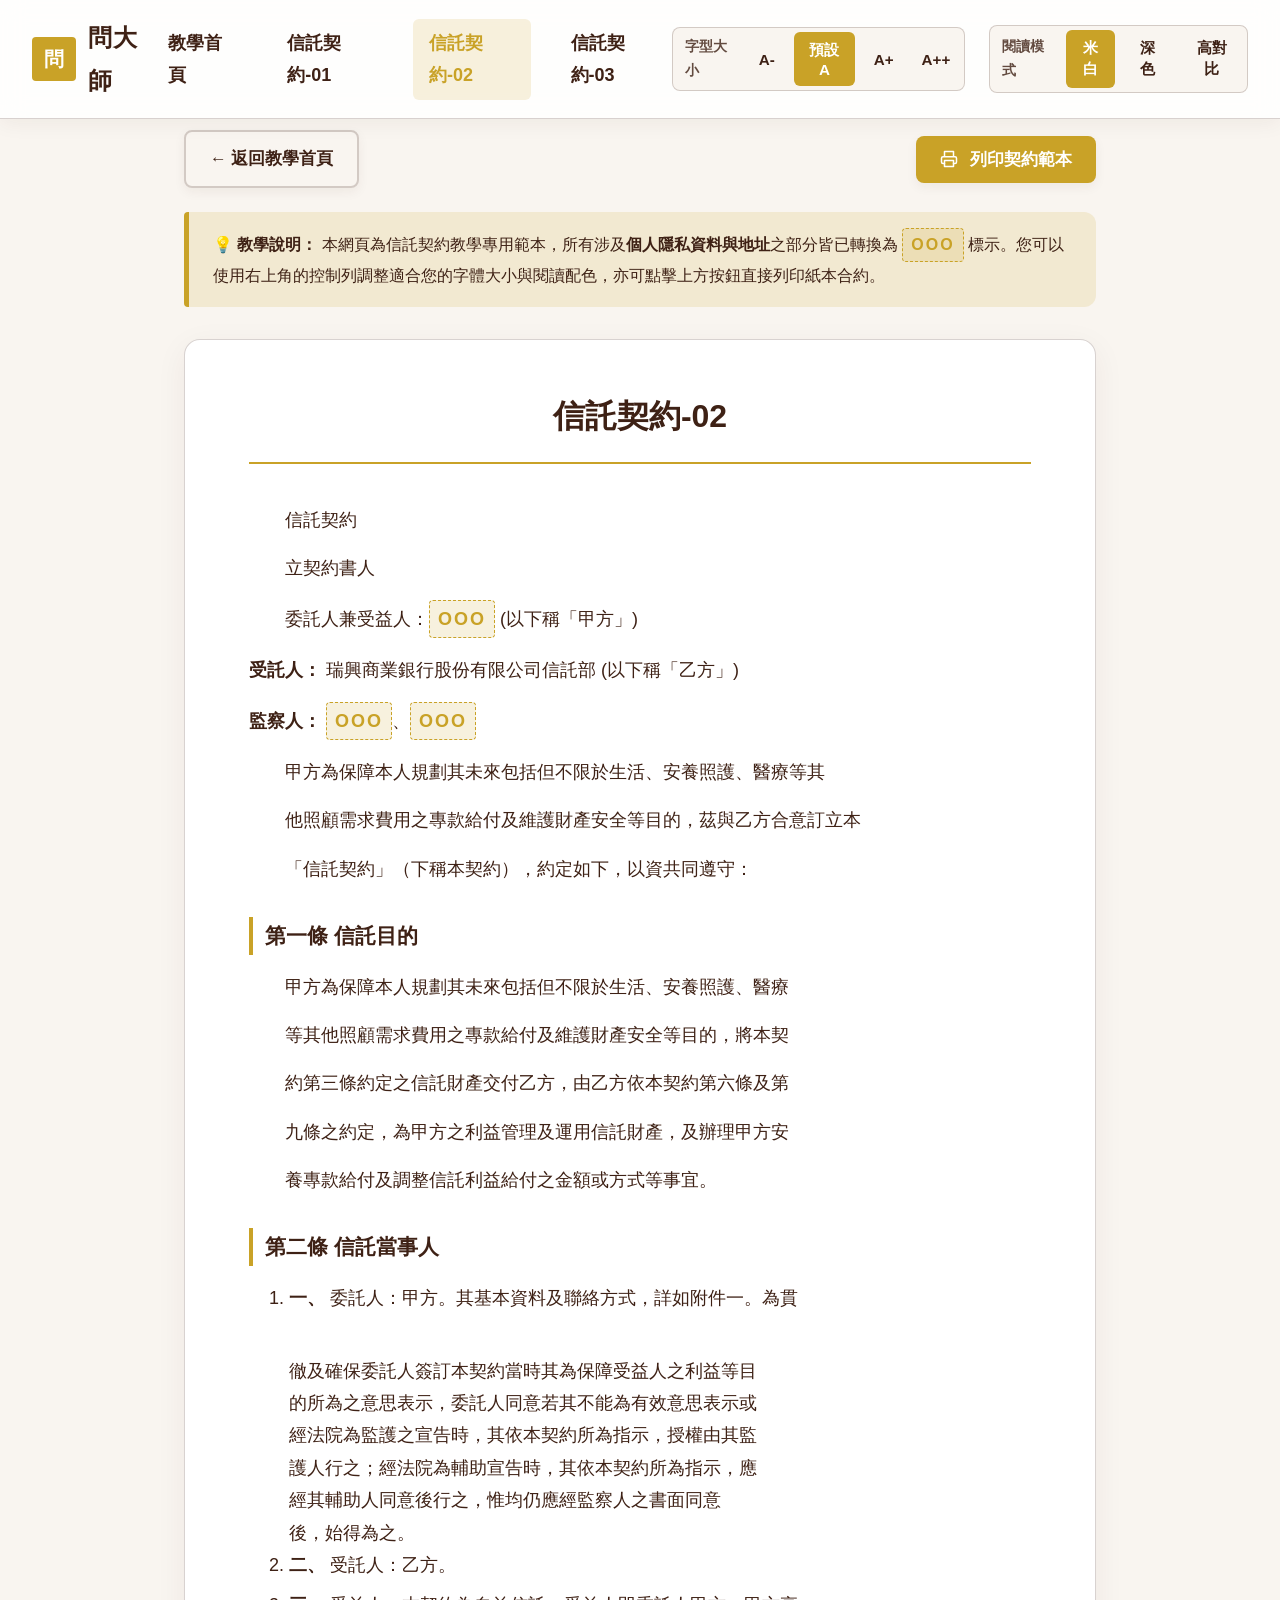
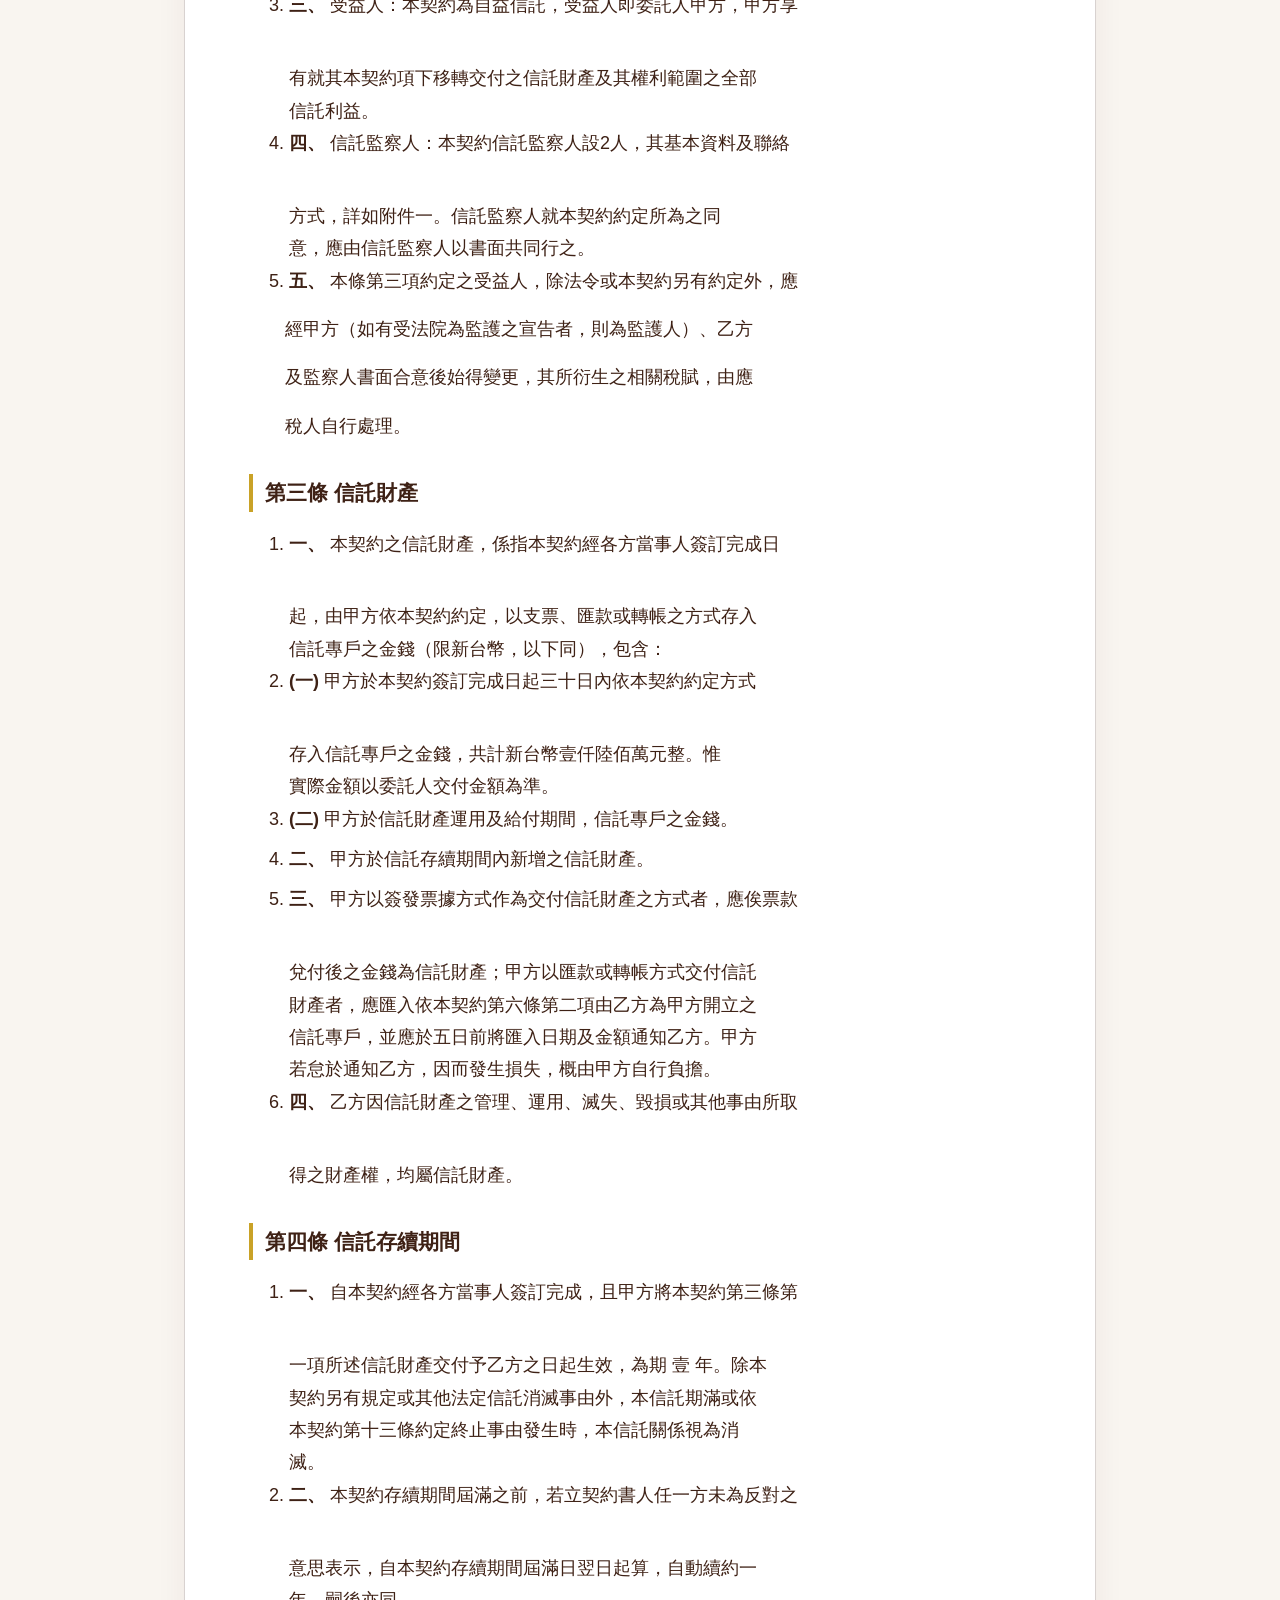
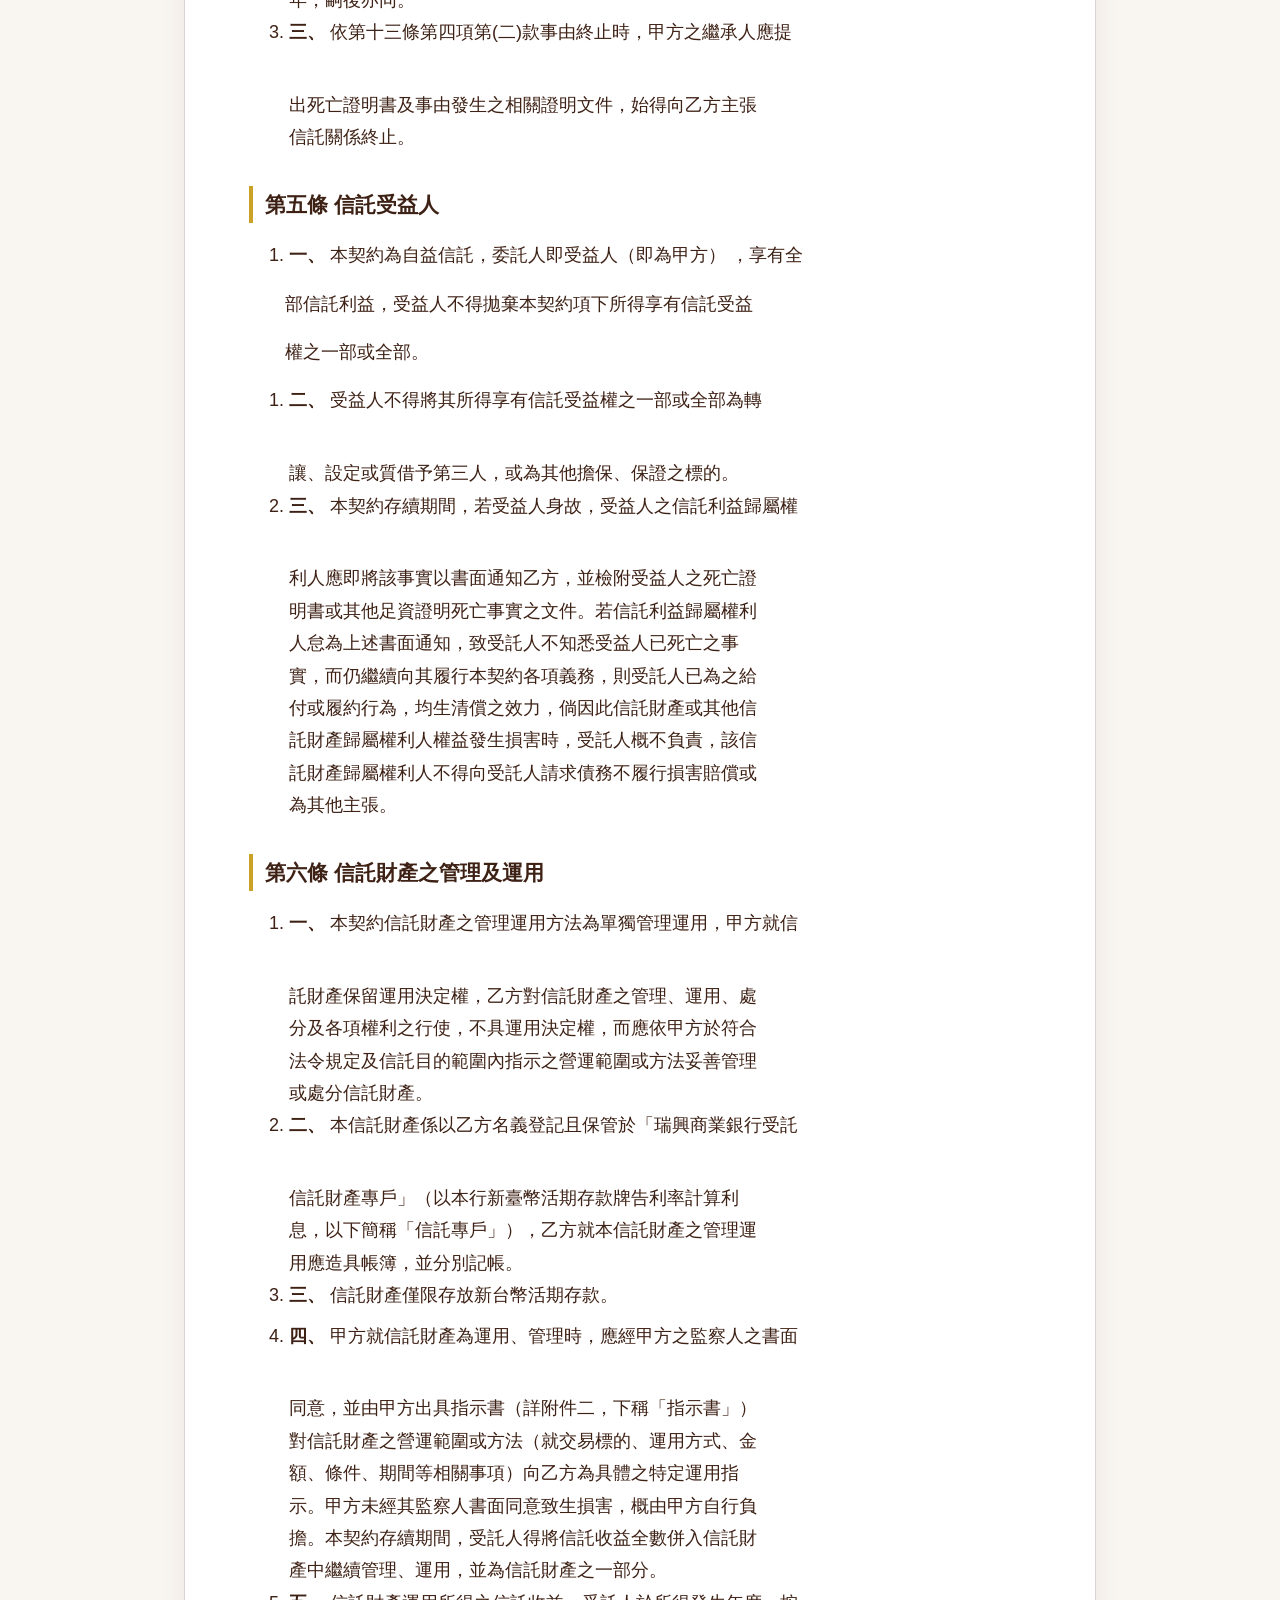
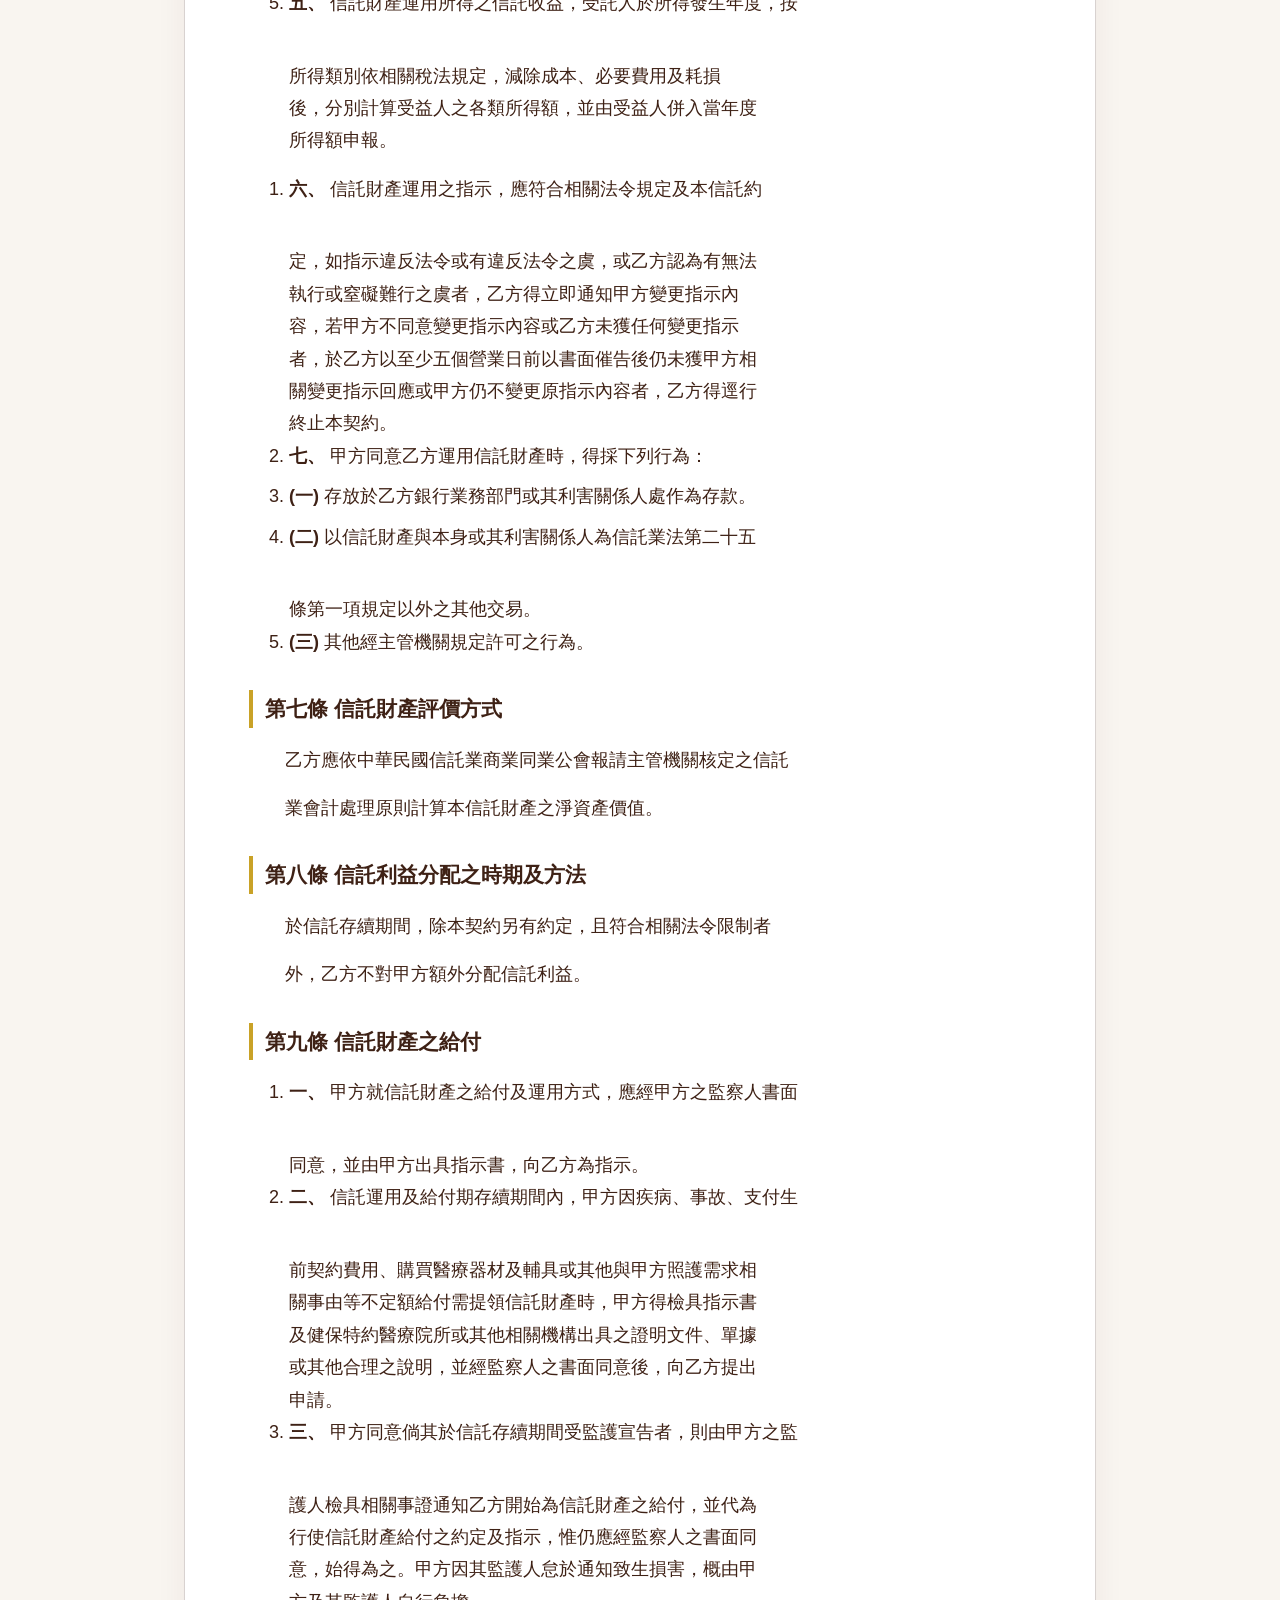
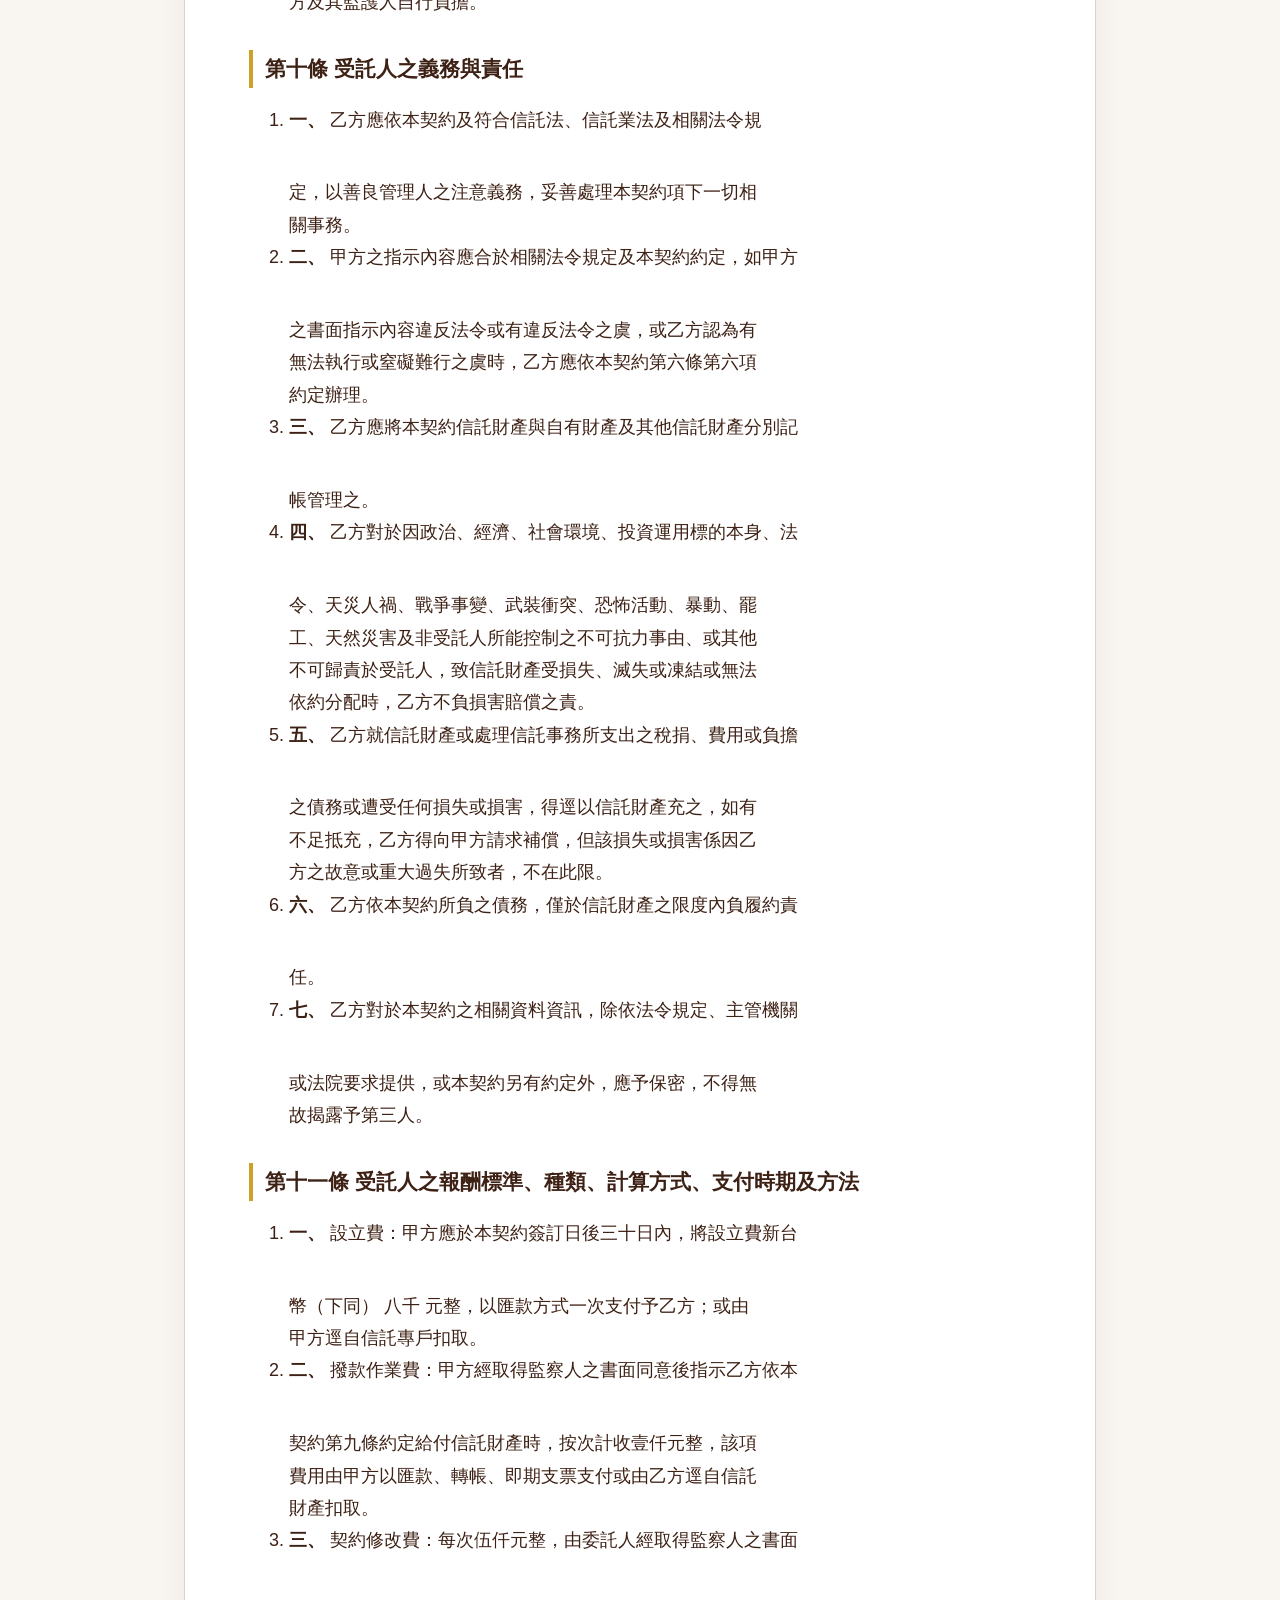
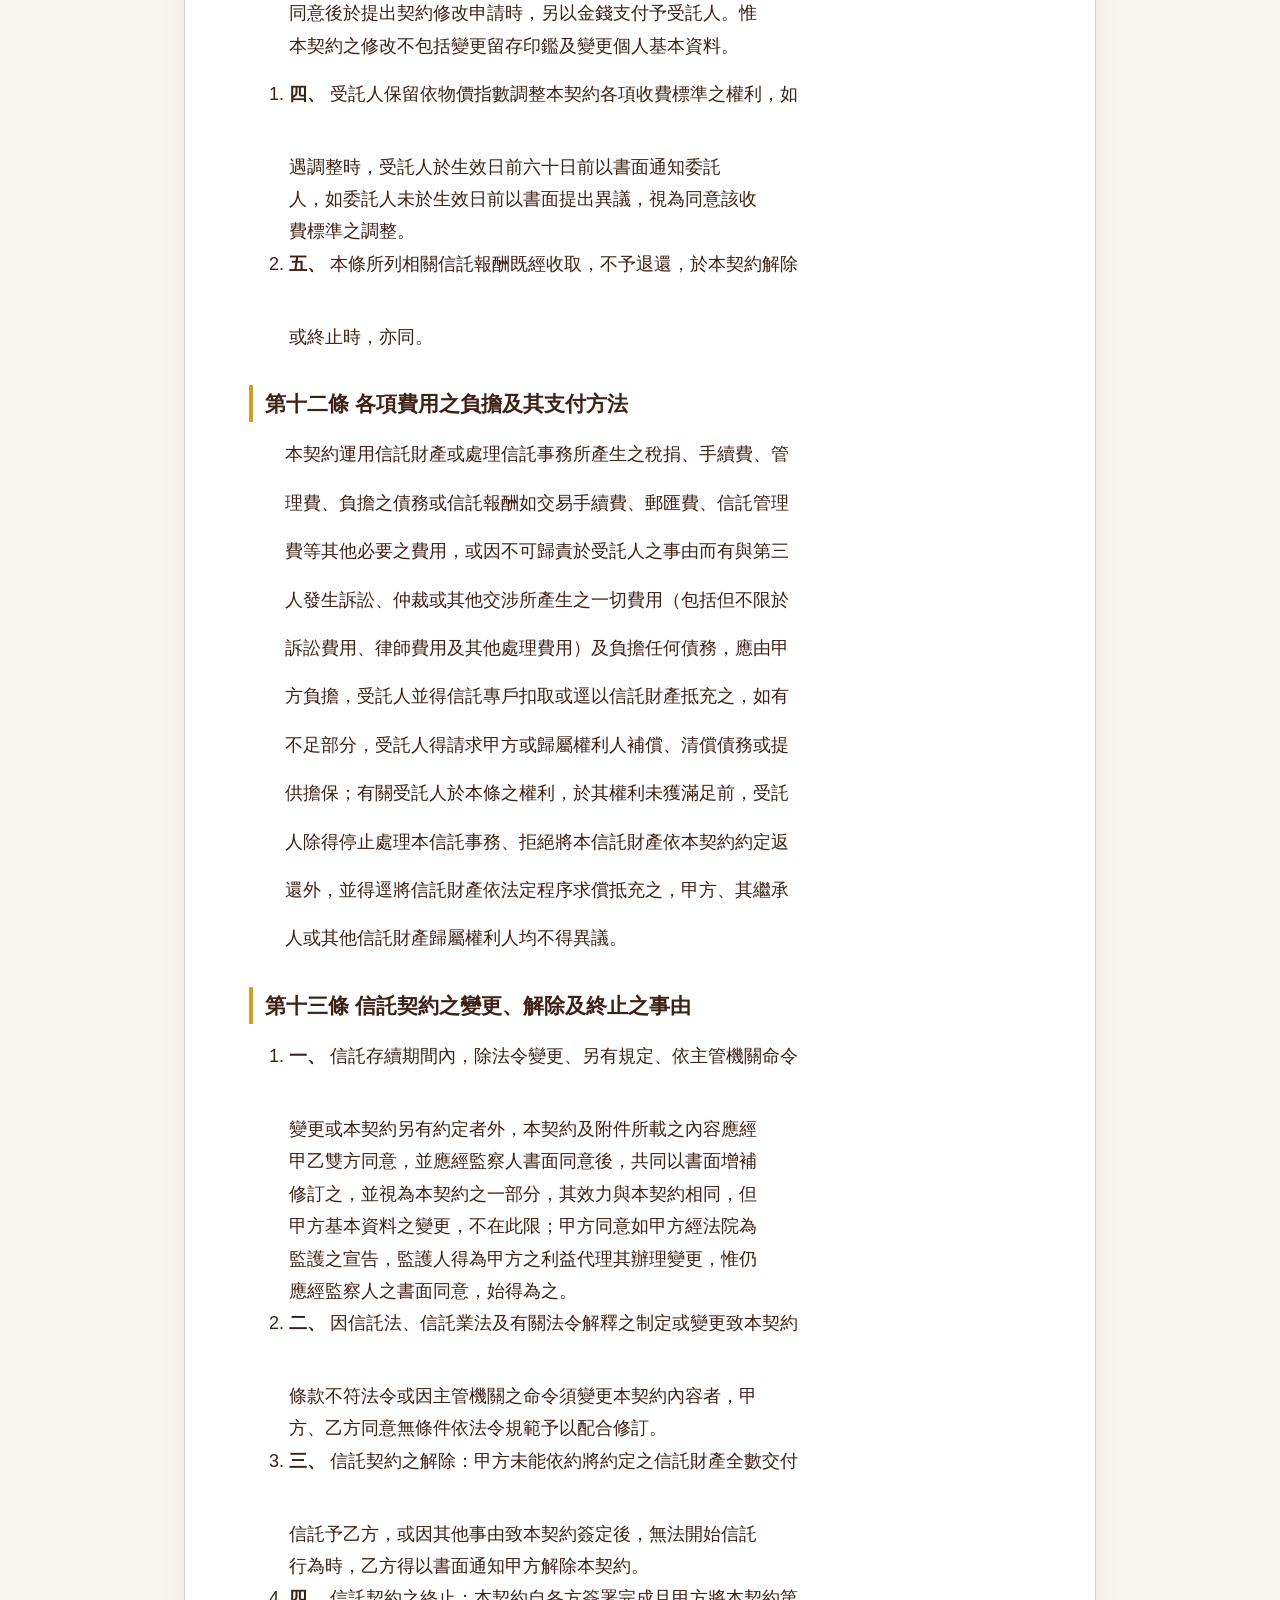
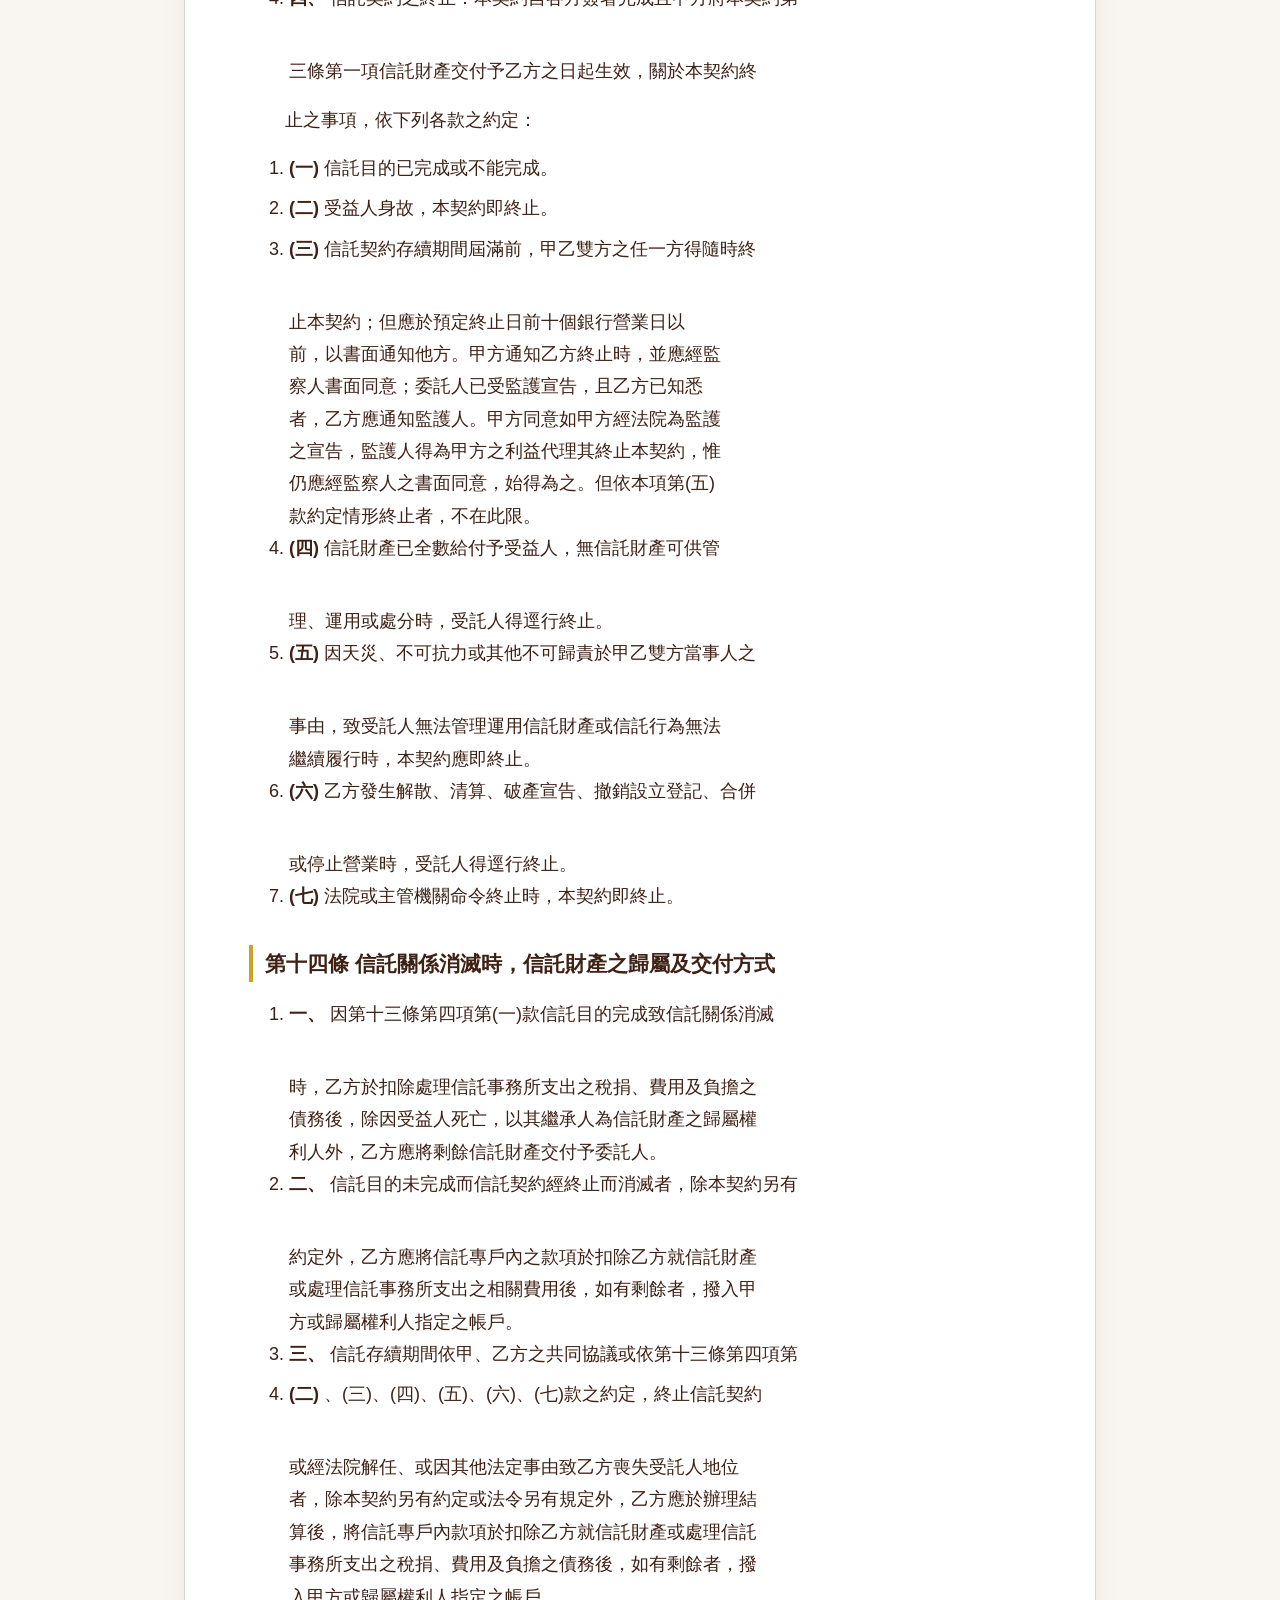
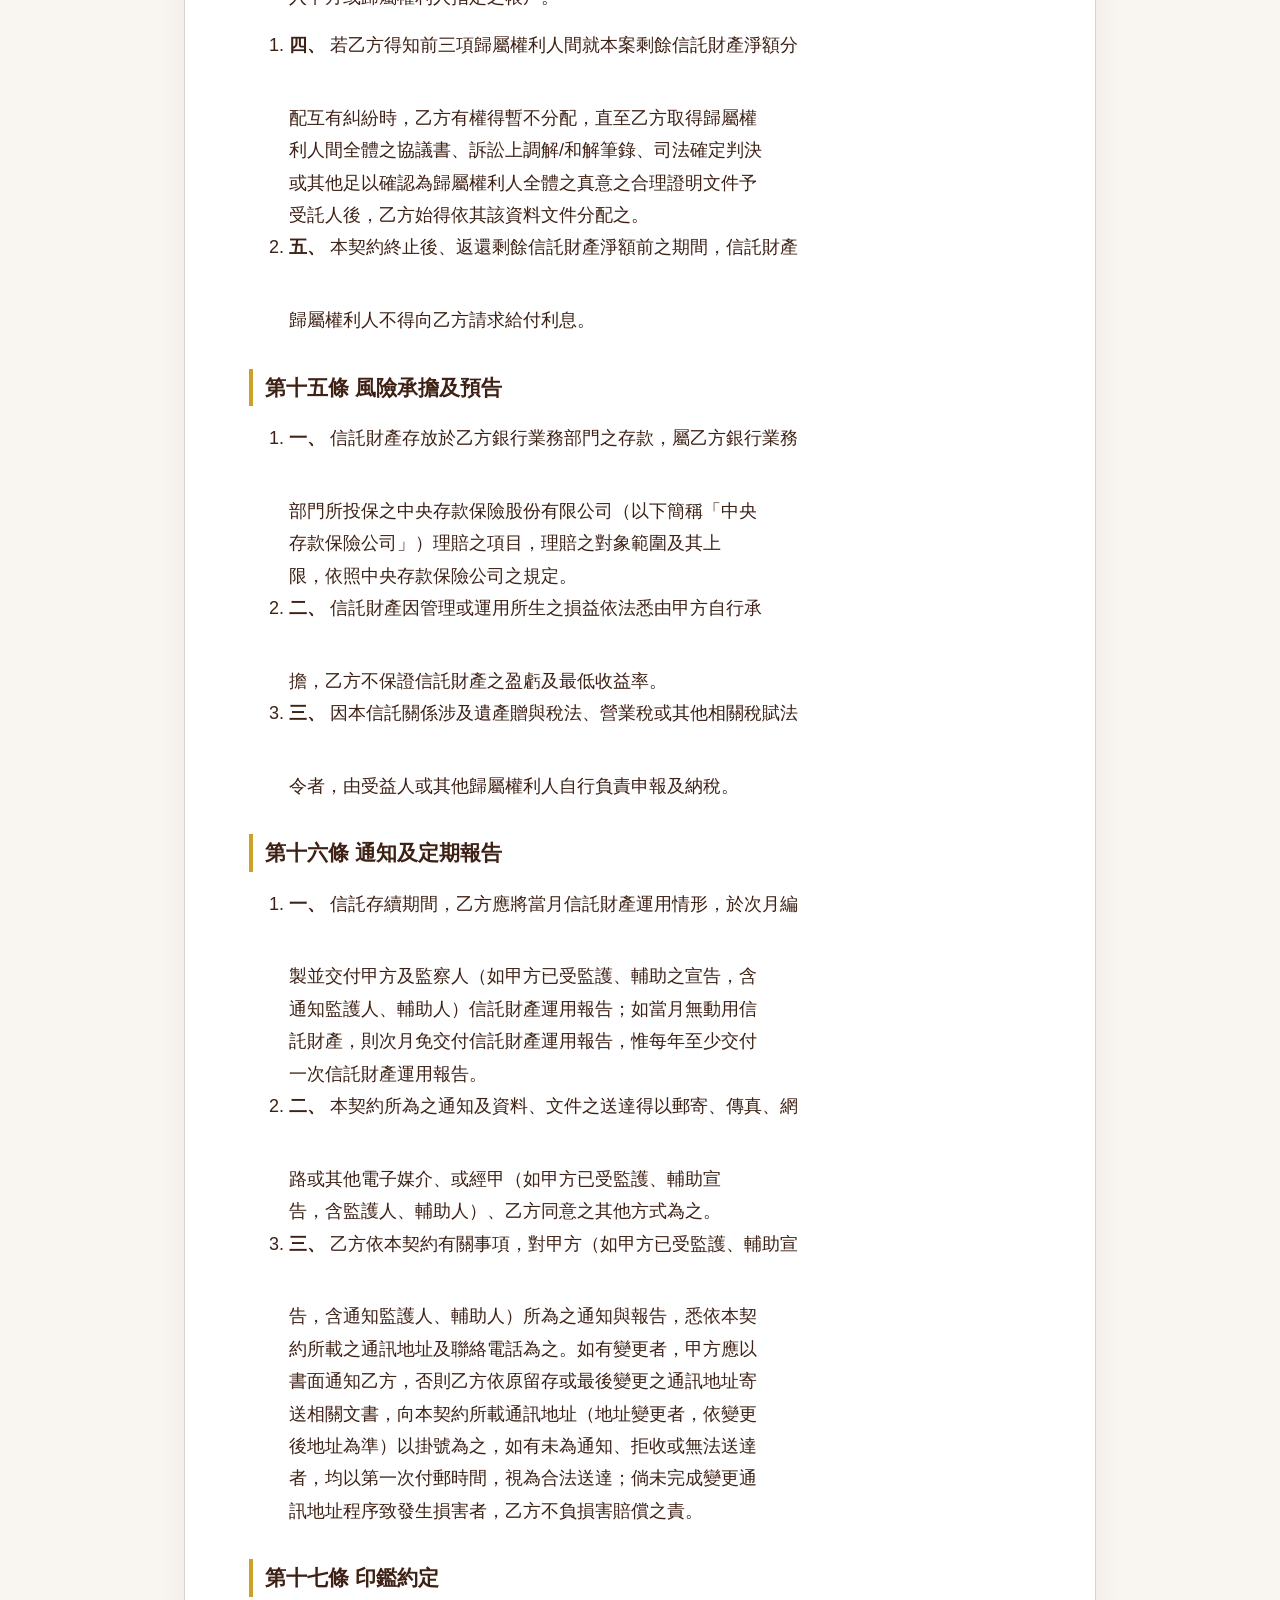
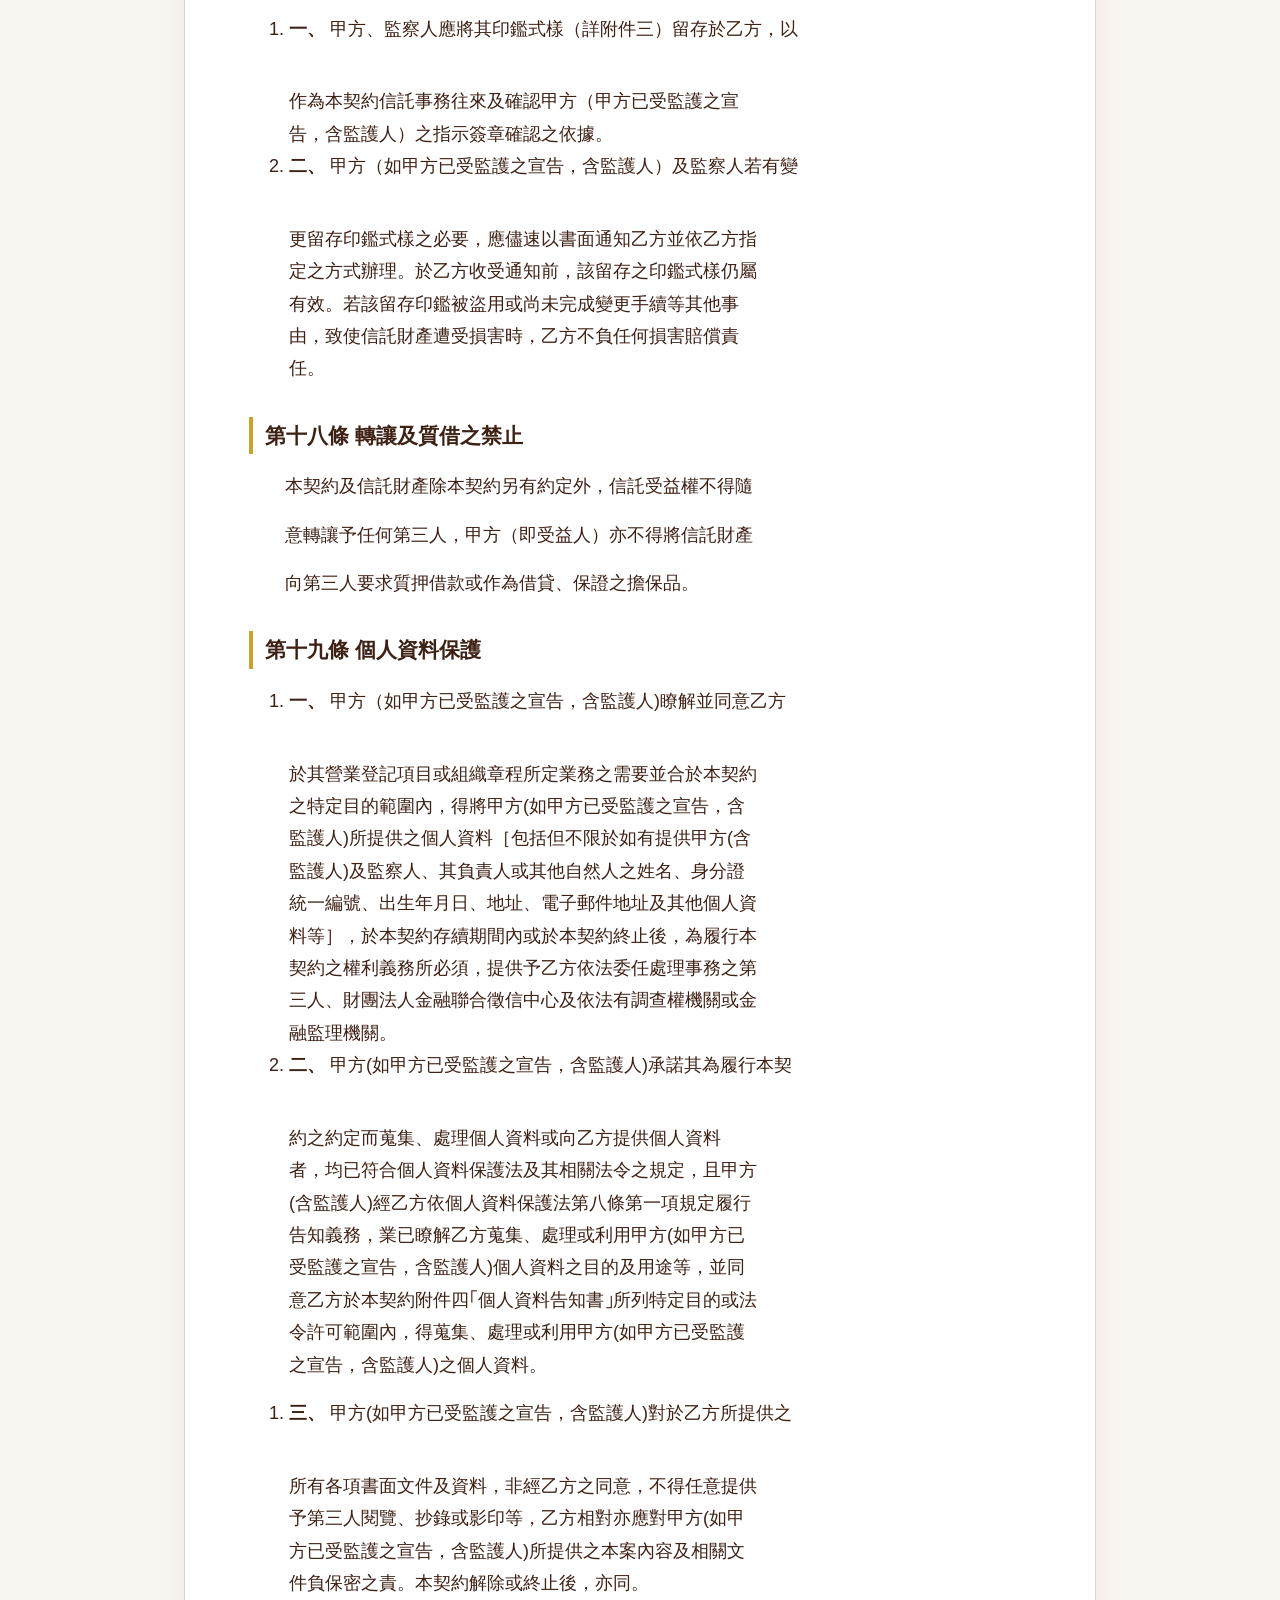
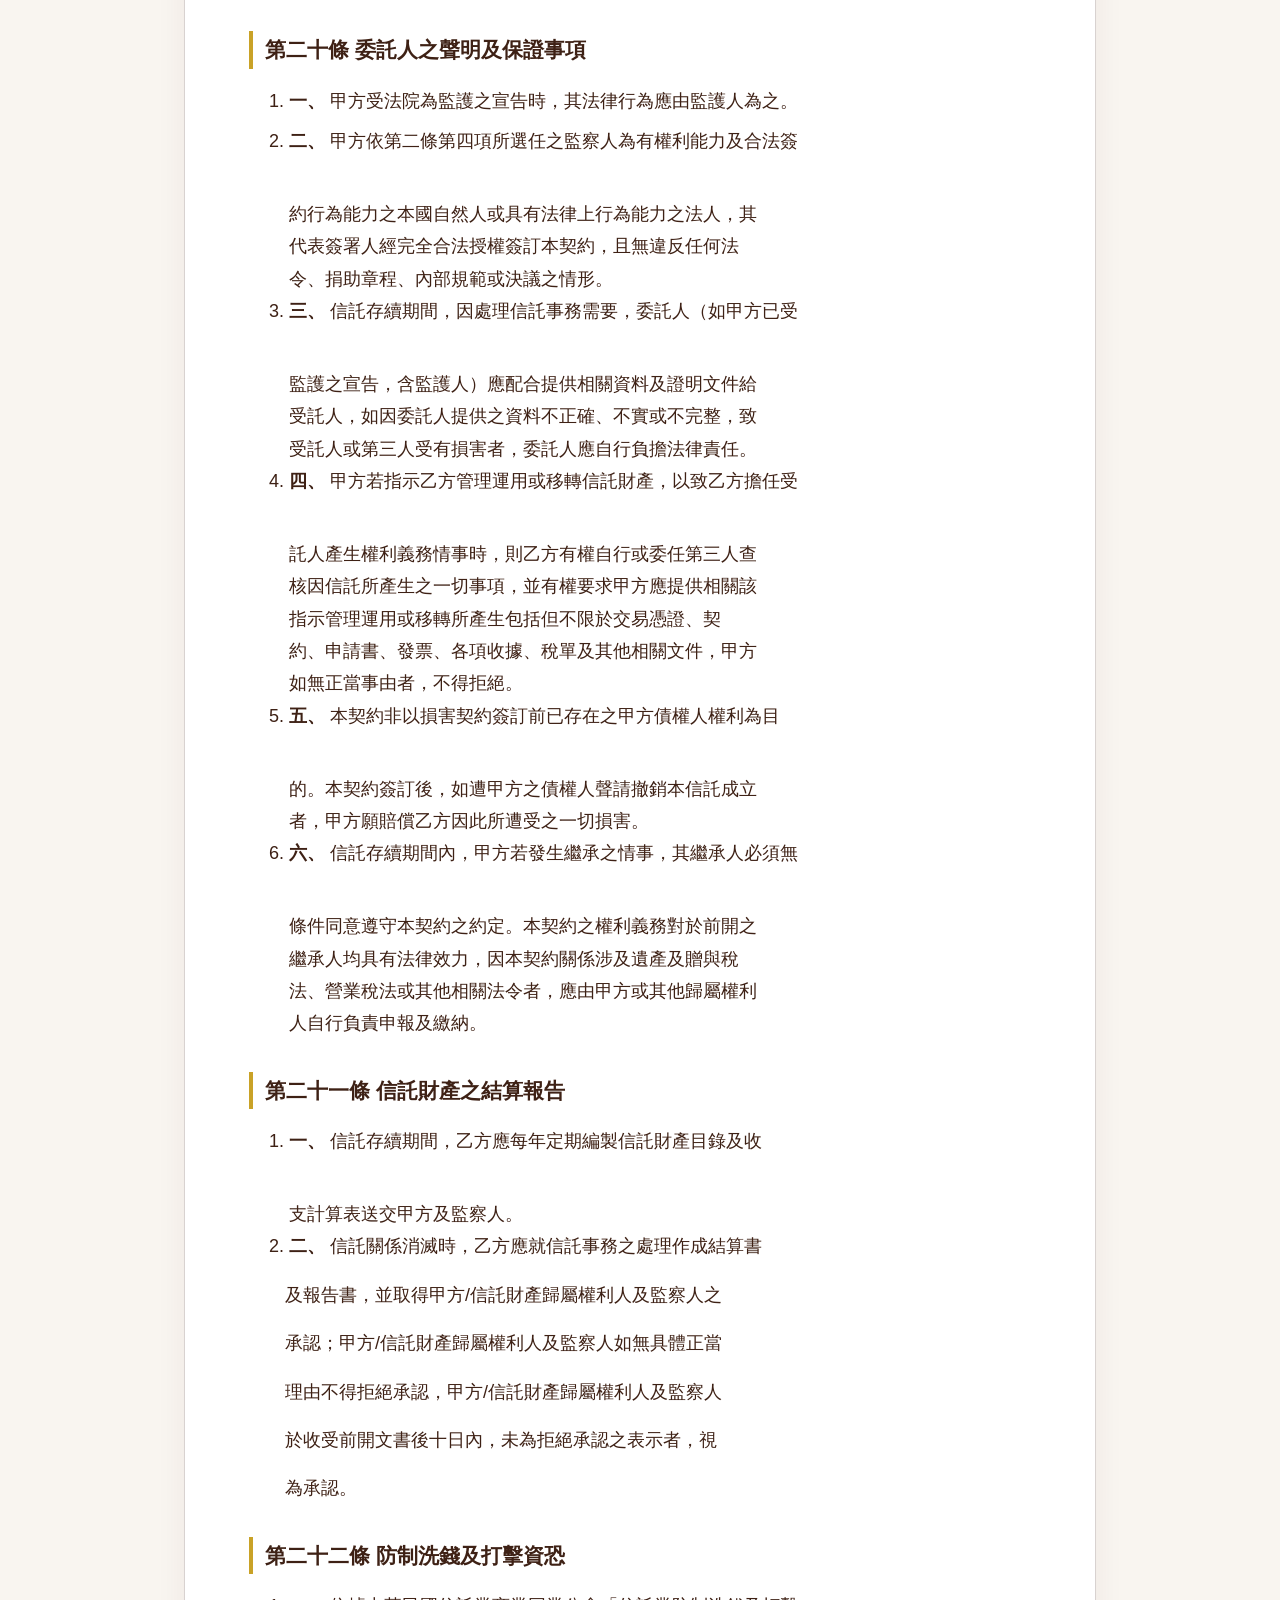
==== 信託契約-02.html @ 3332a733 "feat: initial commit of trust contract templates for teaching" ====
<!DOCTYPE html>
<html lang="zh-TW">
<head>
  <meta charset="UTF-8">
  <meta name="viewport" content="width=device-width, initial-scale=1.0">
  <title>信託契約-02 - 問大師信託契約教學網</title>
  <meta name="description" content="提供最清晰、無障礙的信託契約範本教學，專為熟齡及高齡學生設計，字型加大、對比清晰、支援列印。">
  <link rel="stylesheet" href="style.css">
</head>
<body>

  <!-- 頂部無障礙導覽列 -->
  <header class="top-bar">
    <a href="index.html" class="brand">
      <span class="brand-logo">問</span>
      <span class="brand-name">問大師</span>
    </a>
    <nav class="nav-links">
      <a href="index.html" id="nav-home" class="">教學首頁</a>
      <a href="信託契約-01.html" id="nav-c1" class="">信託契約-01</a>
      <a href="信託契約-02.html" id="nav-c2" class="active">信託契約-02</a>
      <a href="信託契約-03.html" id="nav-c3" class="">信託契約-03</a>
    </nav>
    <div class="accessibility-bar">
      <div class="control-group" id="font-controls">
        <span class="control-label">字型大小</span>
        <button class="btn-acc" id="btn-font-sm" title="小字級">A-</button>
        <button class="btn-acc" id="btn-font-md" title="預設字級">預設 A</button>
        <button class="btn-acc" id="btn-font-lg" title="大字級">A+</button>
        <button class="btn-acc" id="btn-font-xl" title="超大字級">A++</button>
      </div>
      <div class="control-group" id="theme-controls">
        <span class="control-label">閱讀模式</span>
        <button class="btn-acc" id="btn-theme-cream" title="護眼米白">米白</button>
        <button class="btn-acc" id="btn-theme-dark" title="護眼深色">深色</button>
        <button class="btn-acc" id="btn-theme-contrast" title="高對比度">高對比</button>
      </div>
    </div>
  </header>

  <main class="container">
    <div class="action-bar">
      <a href="index.html" class="btn-action btn-secondary">&larr; 返回教學首頁</a>
      <button class="btn-action" id="btn-print">
        <svg width="18" height="18" viewBox="0 0 24 24" fill="none" stroke="currentColor" stroke-width="2" stroke-linecap="round" stroke-linejoin="round" style="margin-right: 4px;"><path d="M6 9V2h12v7M6 18H4a2 2 0 0 1-2-2v-5a2 2 0 0 1 2-2h16a2 2 0 0 1 2 2v5a2 2 0 0 1-2 2h-2"/><path d="M6 14h12v8H6z"/></svg>
        列印契約範本
      </button>
    </div>

    <div class="info-alert">
      <strong>💡 教學說明：</strong> 本網頁為信託契約教學專用範本，所有涉及<strong>個人隱私資料與地址</strong>之部分皆已轉換為 <span class="redacted">OOO</span> 標示。您可以使用右上角的控制列調整適合您的字體大小與閱讀配色，亦可點擊上方按鈕直接列印紙本合約。
    </div>

    <article class="contract-paper">
      <h1 class="contract-title">信託契約-02</h1>
      <p class="contract-p">信託契約</p>
<p class="contract-p">立契約書人</p>
<p class="contract-p">委託人兼受益人：<span class="redacted">OOO</span>                                                (以下稱「甲方」)</p>
<p class="contract-p no-indent"><strong>受託人：</strong> 瑞興商業銀行股份有限公司信託部               (以下稱「乙方」)</p>
<p class="contract-p no-indent"><strong>監察人：</strong> <span class="redacted">OOO</span>、<span class="redacted">OOO</span></p>
<p class="contract-p">甲方為保障本人規劃其未來包括但不限於生活、安養照護、醫療等其</p>
<p class="contract-p">他照顧需求費用之專款給付及維護財產安全等目的，茲與乙方合意訂立本</p>
<p class="contract-p">「信託契約」（下稱本契約），約定如下，以資共同遵守：</p>
<div class="contract-section"><h3>第一條 信託目的</h3></div>
<p class="contract-p">甲方為保障本人規劃其未來包括但不限於生活、安養照護、醫療</p>
<p class="contract-p">等其他照顧需求費用之專款給付及維護財產安全等目的，將本契</p>
<p class="contract-p">約第三條約定之信託財產交付乙方，由乙方依本契約第六條及第</p>
<p class="contract-p">九條之約定，為甲方之利益管理及運用信託財產，及辦理甲方安</p>
<p class="contract-p">養專款給付及調整信託利益給付之金額或方式等事宜。</p>
<div class="contract-section"><h3>第二條 信託當事人</h3></div>
<ol class="contract-list"><li><strong>一、</strong> 委託人：甲方。其基本資料及聯絡方式，詳如附件一。為貫</li><br>徹及確保委託人簽訂本契約當時其為保障受益人之利益等目<br>的所為之意思表示，委託人同意若其不能為有效意思表示或<br>經法院為監護之宣告時，其依本契約所為指示，授權由其監<br>護人行之；經法院為輔助宣告時，其依本契約所為指示，應<br>經其輔助人同意後行之，惟均仍應經監察人之書面同意<br>後，始得為之。<li><strong>二、</strong> 受託人：乙方。</li><li><strong>三、</strong> 受益人：本契約為自益信託，受益人即委託人甲方，甲方享</li><br>有就其本契約項下移轉交付之信託財產及其權利範圍之全部<br>信託利益。<li><strong>四、</strong> 信託監察人：本契約信託監察人設2人，其基本資料及聯絡</li><br>方式，詳如附件一。信託監察人就本契約約定所為之同<br>意，應由信託監察人以書面共同行之。<li><strong>五、</strong> 本條第三項約定之受益人，除法令或本契約另有約定外，應</li></ol>
<p class="contract-p">經甲方（如有受法院為監護之宣告者，則為監護人）、乙方</p>
<p class="contract-p">及監察人書面合意後始得變更，其所衍生之相關稅賦，由應</p>
<p class="contract-p">稅人自行處理。</p>
<div class="contract-section"><h3>第三條 信託財產</h3></div>
<ol class="contract-list"><li><strong>一、</strong> 本契約之信託財產，係指本契約經各方當事人簽訂完成日</li><br>起，由甲方依本契約約定，以支票、匯款或轉帳之方式存入<br>信託專戶之金錢（限新台幣，以下同），包含：<li><strong>(一)</strong> 甲方於本契約簽訂完成日起三十日內依本契約約定方式</li><br>存入信託專戶之金錢，共計新台幣壹仟陸佰萬元整。惟<br>實際金額以委託人交付金額為準。<li><strong>(二)</strong> 甲方於信託財產運用及給付期間，信託專戶之金錢。</li><li><strong>二、</strong> 甲方於信託存續期間內新增之信託財產。</li><li><strong>三、</strong> 甲方以簽發票據方式作為交付信託財產之方式者，應俟票款</li><br>兌付後之金錢為信託財產；甲方以匯款或轉帳方式交付信託<br>財產者，應匯入依本契約第六條第二項由乙方為甲方開立之<br>信託專戶，並應於五日前將匯入日期及金額通知乙方。甲方<br>若怠於通知乙方，因而發生損失，概由甲方自行負擔。<li><strong>四、</strong> 乙方因信託財產之管理、運用、滅失、毀損或其他事由所取</li><br>得之財產權，均屬信託財產。</ol>
<div class="contract-section"><h3>第四條 信託存續期間</h3></div>
<ol class="contract-list"><li><strong>一、</strong> 自本契約經各方當事人簽訂完成，且甲方將本契約第三條第</li><br>一項所述信託財產交付予乙方之日起生效，為期 壹 年。除本<br>契約另有規定或其他法定信託消滅事由外，本信託期滿或依<br>本契約第十三條約定終止事由發生時，本信託關係視為消<br>滅。<li><strong>二、</strong> 本契約存續期間屆滿之前，若立契約書人任一方未為反對之</li><br>意思表示，自本契約存續期間屆滿日翌日起算，自動續約一<br>年，嗣後亦同。<li><strong>三、</strong> 依第十三條第四項第(二)款事由終止時，甲方之繼承人應提</li><br>出死亡證明書及事由發生之相關證明文件，始得向乙方主張<br>信託關係終止。</ol>
<div class="contract-section"><h3>第五條 信託受益人</h3></div>
<ol class="contract-list"><li><strong>一、</strong> 本契約為自益信託，委託人即受益人（即為甲方） ，享有全</li></ol>
<p class="contract-p">部信託利益，受益人不得拋棄本契約項下所得享有信託受益</p>
<p class="contract-p">權之一部或全部。</p>
<ol class="contract-list"><li><strong>二、</strong> 受益人不得將其所得享有信託受益權之一部或全部為轉</li><br>讓、設定或質借予第三人，或為其他擔保、保證之標的。<li><strong>三、</strong> 本契約存續期間，若受益人身故，受益人之信託利益歸屬權</li><br>利人應即將該事實以書面通知乙方，並檢附受益人之死亡證<br>明書或其他足資證明死亡事實之文件。若信託利益歸屬權利<br>人怠為上述書面通知，致受託人不知悉受益人已死亡之事<br>實，而仍繼續向其履行本契約各項義務，則受託人已為之給<br>付或履約行為，均生清償之效力，倘因此信託財產或其他信<br>託財產歸屬權利人權益發生損害時，受託人概不負責，該信<br>託財產歸屬權利人不得向受託人請求債務不履行損害賠償或<br>為其他主張。</ol>
<div class="contract-section"><h3>第六條 信託財產之管理及運用</h3></div>
<ol class="contract-list"><li><strong>一、</strong> 本契約信託財產之管理運用方法為單獨管理運用，甲方就信</li><br>託財產保留運用決定權，乙方對信託財產之管理、運用、處<br>分及各項權利之行使，不具運用決定權，而應依甲方於符合<br>法令規定及信託目的範圍內指示之營運範圍或方法妥善管理<br>或處分信託財產。<li><strong>二、</strong> 本信託財產係以乙方名義登記且保管於「瑞興商業銀行受託</li><br>信託財產專戶」（以本行新臺幣活期存款牌告利率計算利<br>息，以下簡稱「信託專戶」），乙方就本信託財產之管理運<br>用應造具帳簿，並分別記帳。<li><strong>三、</strong> 信託財產僅限存放新台幣活期存款。</li><li><strong>四、</strong> 甲方就信託財產為運用、管理時，應經甲方之監察人之書面</li><br>同意，並由甲方出具指示書（詳附件二，下稱「指示書」）<br>對信託財產之營運範圍或方法（就交易標的、運用方式、金<br>額、條件、期間等相關事項）向乙方為具體之特定運用指<br>示。甲方未經其監察人書面同意致生損害，概由甲方自行負<br>擔。本契約存續期間，受託人得將信託收益全數併入信託財<br>產中繼續管理、運用，並為信託財產之一部分。<li><strong>五、</strong> 信託財產運用所得之信託收益，受託人於所得發生年度，按</li><br>所得類別依相關稅法規定，減除成本、必要費用及耗損<br>後，分別計算受益人之各類所得額，並由受益人併入當年度<br>所得額申報。</ol>
<ol class="contract-list"><li><strong>六、</strong> 信託財產運用之指示，應符合相關法令規定及本信託約</li><br>定，如指示違反法令或有違反法令之虞，或乙方認為有無法<br>執行或窒礙難行之虞者，乙方得立即通知甲方變更指示內<br>容，若甲方不同意變更指示內容或乙方未獲任何變更指示<br>者，於乙方以至少五個營業日前以書面催告後仍未獲甲方相<br>關變更指示回應或甲方仍不變更原指示內容者，乙方得逕行<br>終止本契約。<li><strong>七、</strong> 甲方同意乙方運用信託財產時，得採下列行為：</li><li><strong>(一)</strong> 存放於乙方銀行業務部門或其利害關係人處作為存款。</li><li><strong>(二)</strong> 以信託財產與本身或其利害關係人為信託業法第二十五</li><br>條第一項規定以外之其他交易。<li><strong>(三)</strong> 其他經主管機關規定許可之行為。</li></ol>
<div class="contract-section"><h3>第七條 信託財產評價方式</h3></div>
<p class="contract-p">乙方應依中華民國信託業商業同業公會報請主管機關核定之信託</p>
<p class="contract-p">業會計處理原則計算本信託財產之淨資產價值。</p>
<div class="contract-section"><h3>第八條 信託利益分配之時期及方法</h3></div>
<p class="contract-p">於信託存續期間，除本契約另有約定，且符合相關法令限制者</p>
<p class="contract-p">外，乙方不對甲方額外分配信託利益。</p>
<div class="contract-section"><h3>第九條 信託財產之給付</h3></div>
<ol class="contract-list"><li><strong>一、</strong> 甲方就信託財產之給付及運用方式，應經甲方之監察人書面</li><br>同意，並由甲方出具指示書，向乙方為指示。<li><strong>二、</strong> 信託運用及給付期存續期間內，甲方因疾病、事故、支付生</li><br>前契約費用、購買醫療器材及輔具或其他與甲方照護需求相<br>關事由等不定額給付需提領信託財產時，甲方得檢具指示書<br>及健保特約醫療院所或其他相關機構出具之證明文件、單據<br>或其他合理之說明，並經監察人之書面同意後，向乙方提出<br>申請。<li><strong>三、</strong> 甲方同意倘其於信託存續期間受監護宣告者，則由甲方之監</li><br>護人檢具相關事證通知乙方開始為信託財產之給付，並代為<br>行使信託財產給付之約定及指示，惟仍應經監察人之書面同<br>意，始得為之。甲方因其監護人怠於通知致生損害，概由甲<br>方及其監護人自行負擔。</ol>
<div class="contract-section"><h3>第十條 受託人之義務與責任</h3></div>
<ol class="contract-list"><li><strong>一、</strong> 乙方應依本契約及符合信託法、信託業法及相關法令規</li><br>定，以善良管理人之注意義務，妥善處理本契約項下一切相<br>關事務。<li><strong>二、</strong> 甲方之指示內容應合於相關法令規定及本契約約定，如甲方</li><br>之書面指示內容違反法令或有違反法令之虞，或乙方認為有<br>無法執行或窒礙難行之虞時，乙方應依本契約第六條第六項<br>約定辦理。<li><strong>三、</strong> 乙方應將本契約信託財產與自有財產及其他信託財產分別記</li><br>帳管理之。<li><strong>四、</strong> 乙方對於因政治、經濟、社會環境、投資運用標的本身、法</li><br>令、天災人禍、戰爭事變、武裝衝突、恐怖活動、暴動、罷<br>工、天然災害及非受託人所能控制之不可抗力事由、或其他<br>不可歸責於受託人，致信託財產受損失、滅失或凍結或無法<br>依約分配時，乙方不負損害賠償之責。<li><strong>五、</strong> 乙方就信託財產或處理信託事務所支出之稅捐、費用或負擔</li><br>之債務或遭受任何損失或損害，得逕以信託財產充之，如有<br>不足抵充，乙方得向甲方請求補償，但該損失或損害係因乙<br>方之故意或重大過失所致者，不在此限。<li><strong>六、</strong> 乙方依本契約所負之債務，僅於信託財產之限度內負履約責</li><br>任。<li><strong>七、</strong> 乙方對於本契約之相關資料資訊，除依法令規定、主管機關</li><br>或法院要求提供，或本契約另有約定外，應予保密，不得無<br>故揭露予第三人。</ol>
<div class="contract-section"><h3>第十一條 受託人之報酬標準、種類、計算方式、支付時期及方法</h3></div>
<ol class="contract-list"><li><strong>一、</strong> 設立費：甲方應於本契約簽訂日後三十日內，將設立費新台</li><br>幣（下同） 八千  元整，以匯款方式一次支付予乙方；或由<br>甲方逕自信託專戶扣取。<li><strong>二、</strong> 撥款作業費：甲方經取得監察人之書面同意後指示乙方依本</li><br>契約第九條約定給付信託財產時，按次計收壹仟元整，該項<br>費用由甲方以匯款、轉帳、即期支票支付或由乙方逕自信託<br>財產扣取。<li><strong>三、</strong> 契約修改費：每次伍仟元整，由委託人經取得監察人之書面</li><br>同意後於提出契約修改申請時，另以金錢支付予受託人。惟<br>本契約之修改不包括變更留存印鑑及變更個人基本資料。</ol>
<ol class="contract-list"><li><strong>四、</strong> 受託人保留依物價指數調整本契約各項收費標準之權利，如</li><br>遇調整時，受託人於生效日前六十日前以書面通知委託<br>人，如委託人未於生效日前以書面提出異議，視為同意該收<br>費標準之調整。<li><strong>五、</strong> 本條所列相關信託報酬既經收取，不予退還，於本契約解除</li><br>或終止時，亦同。</ol>
<div class="contract-section"><h3>第十二條 各項費用之負擔及其支付方法</h3></div>
<p class="contract-p">本契約運用信託財產或處理信託事務所產生之稅捐、手續費、管</p>
<p class="contract-p">理費、負擔之債務或信託報酬如交易手續費、郵匯費、信託管理</p>
<p class="contract-p">費等其他必要之費用，或因不可歸責於受託人之事由而有與第三</p>
<p class="contract-p">人發生訴訟、仲裁或其他交涉所產生之一切費用（包括但不限於</p>
<p class="contract-p">訴訟費用、律師費用及其他處理費用）及負擔任何債務，應由甲</p>
<p class="contract-p">方負擔，受託人並得信託專戶扣取或逕以信託財產抵充之，如有</p>
<p class="contract-p">不足部分，受託人得請求甲方或歸屬權利人補償、清償債務或提</p>
<p class="contract-p">供擔保；有關受託人於本條之權利，於其權利未獲滿足前，受託</p>
<p class="contract-p">人除得停止處理本信託事務、拒絕將本信託財產依本契約約定返</p>
<p class="contract-p">還外，並得逕將信託財產依法定程序求償抵充之，甲方、其繼承</p>
<p class="contract-p">人或其他信託財產歸屬權利人均不得異議。</p>
<div class="contract-section"><h3>第十三條 信託契約之變更、解除及終止之事由</h3></div>
<ol class="contract-list"><li><strong>一、</strong> 信託存續期間內，除法令變更、另有規定、依主管機關命令</li><br>變更或本契約另有約定者外，本契約及附件所載之內容應經<br>甲乙雙方同意，並應經監察人書面同意後，共同以書面增補<br>修訂之，並視為本契約之一部分，其效力與本契約相同，但<br>甲方基本資料之變更，不在此限；甲方同意如甲方經法院為<br>監護之宣告，監護人得為甲方之利益代理其辦理變更，惟仍<br>應經監察人之書面同意，始得為之。<li><strong>二、</strong> 因信託法、信託業法及有關法令解釋之制定或變更致本契約</li><br>條款不符法令或因主管機關之命令須變更本契約內容者，甲<br>方、乙方同意無條件依法令規範予以配合修訂。<li><strong>三、</strong> 信託契約之解除：甲方未能依約將約定之信託財產全數交付</li><br>信託予乙方，或因其他事由致本契約簽定後，無法開始信託<br>行為時，乙方得以書面通知甲方解除本契約。<li><strong>四、</strong> 信託契約之終止：本契約自各方簽署完成且甲方將本契約第</li><br>三條第一項信託財產交付予乙方之日起生效，關於本契約終</ol>
<p class="contract-p">止之事項，依下列各款之約定：</p>
<ol class="contract-list"><li><strong>(一)</strong> 信託目的已完成或不能完成。</li><li><strong>(二)</strong> 受益人身故，本契約即終止。</li><li><strong>(三)</strong> 信託契約存續期間屆滿前，甲乙雙方之任一方得隨時終</li><br>止本契約；但應於預定終止日前十個銀行營業日以<br>前，以書面通知他方。甲方通知乙方終止時，並應經監<br>察人書面同意；委託人已受監護宣告，且乙方已知悉<br>者，乙方應通知監護人。甲方同意如甲方經法院為監護<br>之宣告，監護人得為甲方之利益代理其終止本契約，惟<br>仍應經監察人之書面同意，始得為之。但依本項第(五)<br>款約定情形終止者，不在此限。<li><strong>(四)</strong> 信託財產已全數給付予受益人，無信託財產可供管</li><br>理、運用或處分時，受託人得逕行終止。<li><strong>(五)</strong> 因天災、不可抗力或其他不可歸責於甲乙雙方當事人之</li><br>事由，致受託人無法管理運用信託財產或信託行為無法<br>繼續履行時，本契約應即終止。<li><strong>(六)</strong> 乙方發生解散、清算、破產宣告、撤銷設立登記、合併</li><br>或停止營業時，受託人得逕行終止。<li><strong>(七)</strong> 法院或主管機關命令終止時，本契約即終止。</li></ol>
<div class="contract-section"><h3>第十四條 信託關係消滅時，信託財產之歸屬及交付方式</h3></div>
<ol class="contract-list"><li><strong>一、</strong> 因第十三條第四項第(一)款信託目的完成致信託關係消滅</li><br>時，乙方於扣除處理信託事務所支出之稅捐、費用及負擔之<br>債務後，除因受益人死亡，以其繼承人為信託財產之歸屬權<br>利人外，乙方應將剩餘信託財產交付予委託人。<li><strong>二、</strong> 信託目的未完成而信託契約經終止而消滅者，除本契約另有</li><br>約定外，乙方應將信託專戶內之款項於扣除乙方就信託財產<br>或處理信託事務所支出之相關費用後，如有剩餘者，撥入甲<br>方或歸屬權利人指定之帳戶。<li><strong>三、</strong> 信託存續期間依甲、乙方之共同協議或依第十三條第四項第</li><li><strong>(二)</strong> 、(三)、(四)、(五)、(六)、(七)款之約定，終止信託契約</li><br>或經法院解任、或因其他法定事由致乙方喪失受託人地位<br>者，除本契約另有約定或法令另有規定外，乙方應於辦理結<br>算後，將信託專戶內款項於扣除乙方就信託財產或處理信託<br>事務所支出之稅捐、費用及負擔之債務後，如有剩餘者，撥<br>入甲方或歸屬權利人指定之帳戶。</ol>
<ol class="contract-list"><li><strong>四、</strong> 若乙方得知前三項歸屬權利人間就本案剩餘信託財產淨額分</li><br>配互有糾紛時，乙方有權得暫不分配，直至乙方取得歸屬權<br>利人間全體之協議書、訴訟上調解/和解筆錄、司法確定判決<br>或其他足以確認為歸屬權利人全體之真意之合理證明文件予<br>受託人後，乙方始得依其該資料文件分配之。<li><strong>五、</strong> 本契約終止後、返還剩餘信託財產淨額前之期間，信託財產</li><br>歸屬權利人不得向乙方請求給付利息。</ol>
<div class="contract-section"><h3>第十五條 風險承擔及預告</h3></div>
<ol class="contract-list"><li><strong>一、</strong> 信託財產存放於乙方銀行業務部門之存款，屬乙方銀行業務</li><br>部門所投保之中央存款保險股份有限公司（以下簡稱「中央<br>存款保險公司」）理賠之項目，理賠之對象範圍及其上<br>限，依照中央存款保險公司之規定。<li><strong>二、</strong> 信託財產因管理或運用所生之損益依法悉由甲方自行承</li><br>擔，乙方不保證信託財產之盈虧及最低收益率。<li><strong>三、</strong> 因本信託關係涉及遺產贈與稅法、營業稅或其他相關稅賦法</li><br>令者，由受益人或其他歸屬權利人自行負責申報及納稅。</ol>
<div class="contract-section"><h3>第十六條 通知及定期報告</h3></div>
<ol class="contract-list"><li><strong>一、</strong> 信託存續期間，乙方應將當月信託財產運用情形，於次月編</li><br>製並交付甲方及監察人（如甲方已受監護、輔助之宣告，含<br>通知監護人、輔助人）信託財產運用報告；如當月無動用信<br>託財產，則次月免交付信託財產運用報告，惟每年至少交付<br>一次信託財產運用報告。<li><strong>二、</strong> 本契約所為之通知及資料、文件之送達得以郵寄、傳真、網</li><br>路或其他電子媒介、或經甲（如甲方已受監護、輔助宣<br>告，含監護人、輔助人）、乙方同意之其他方式為之。<li><strong>三、</strong> 乙方依本契約有關事項，對甲方（如甲方已受監護、輔助宣</li><br>告，含通知監護人、輔助人）所為之通知與報告，悉依本契<br>約所載之通訊地址及聯絡電話為之。如有變更者，甲方應以<br>書面通知乙方，否則乙方依原留存或最後變更之通訊地址寄<br>送相關文書，向本契約所載通訊地址（地址變更者，依變更<br>後地址為準）以掛號為之，如有未為通知、拒收或無法送達<br>者，均以第一次付郵時間，視為合法送達；倘未完成變更通<br>訊地址程序致發生損害者，乙方不負損害賠償之責。</ol>
<div class="contract-section"><h3>第十七條 印鑑約定</h3></div>
<ol class="contract-list"><li><strong>一、</strong> 甲方、監察人應將其印鑑式樣（詳附件三）留存於乙方，以</li><br>作為本契約信託事務往來及確認甲方（甲方已受監護之宣<br>告，含監護人）之指示簽章確認之依據。<li><strong>二、</strong> 甲方（如甲方已受監護之宣告，含監護人）及監察人若有變</li><br>更留存印鑑式樣之必要，應儘速以書面通知乙方並依乙方指<br>定之方式辦理。於乙方收受通知前，該留存之印鑑式樣仍屬<br>有效。若該留存印鑑被盜用或尚未完成變更手續等其他事<br>由，致使信託財產遭受損害時，乙方不負任何損害賠償責<br>任。</ol>
<div class="contract-section"><h3>第十八條 轉讓及質借之禁止</h3></div>
<p class="contract-p">本契約及信託財產除本契約另有約定外，信託受益權不得隨</p>
<p class="contract-p">意轉讓予任何第三人，甲方（即受益人）亦不得將信託財產</p>
<p class="contract-p">向第三人要求質押借款或作為借貸、保證之擔保品。</p>
<div class="contract-section"><h3>第十九條 個人資料保護</h3></div>
<ol class="contract-list"><li><strong>一、</strong> 甲方（如甲方已受監護之宣告，含監護人)瞭解並同意乙方</li><br>於其營業登記項目或組織章程所定業務之需要並合於本契約<br>之特定目的範圍內，得將甲方(如甲方已受監護之宣告，含<br>監護人)所提供之個人資料［包括但不限於如有提供甲方(含<br>監護人)及監察人、其負責人或其他自然人之姓名、身分證<br>統一編號、出生年月日、地址、電子郵件地址及其他個人資<br>料等］，於本契約存續期間內或於本契約終止後，為履行本<br>契約之權利義務所必須，提供予乙方依法委任處理事務之第<br>三人、財團法人金融聯合徵信中心及依法有調查權機關或金<br>融監理機關。<li><strong>二、</strong> 甲方(如甲方已受監護之宣告，含監護人)承諾其為履行本契</li><br>約之約定而蒐集、處理個人資料或向乙方提供個人資料<br>者，均已符合個人資料保護法及其相關法令之規定，且甲方<br>(含監護人)經乙方依個人資料保護法第八條第一項規定履行<br>告知義務，業已瞭解乙方蒐集、處理或利用甲方(如甲方已<br>受監護之宣告，含監護人)個人資料之目的及用途等，並同<br>意乙方於本契約附件四｢個人資料告知書｣所列特定目的或法<br>令許可範圍內，得蒐集、處理或利用甲方(如甲方已受監護<br>之宣告，含監護人)之個人資料。</ol>
<ol class="contract-list"><li><strong>三、</strong> 甲方(如甲方已受監護之宣告，含監護人)對於乙方所提供之</li><br>所有各項書面文件及資料，非經乙方之同意，不得任意提供<br>予第三人閱覽、抄錄或影印等，乙方相對亦應對甲方(如甲<br>方已受監護之宣告，含監護人)所提供之本案內容及相關文<br>件負保密之責。本契約解除或終止後，亦同。</ol>
<div class="contract-section"><h3>第二十條 委託人之聲明及保證事項</h3></div>
<ol class="contract-list"><li><strong>一、</strong> 甲方受法院為監護之宣告時，其法律行為應由監護人為之。</li><li><strong>二、</strong> 甲方依第二條第四項所選任之監察人為有權利能力及合法簽</li><br>約行為能力之本國自然人或具有法律上行為能力之法人，其<br>代表簽署人經完全合法授權簽訂本契約，且無違反任何法<br>令、捐助章程、內部規範或決議之情形。<li><strong>三、</strong> 信託存續期間，因處理信託事務需要，委託人（如甲方已受</li><br>監護之宣告，含監護人）應配合提供相關資料及證明文件給<br>受託人，如因委託人提供之資料不正確、不實或不完整，致<br>受託人或第三人受有損害者，委託人應自行負擔法律責任。<li><strong>四、</strong> 甲方若指示乙方管理運用或移轉信託財產，以致乙方擔任受</li><br>託人產生權利義務情事時，則乙方有權自行或委任第三人查<br>核因信託所產生之一切事項，並有權要求甲方應提供相關該<br>指示管理運用或移轉所產生包括但不限於交易憑證、契<br>約、申請書、發票、各項收據、稅單及其他相關文件，甲方<br>如無正當事由者，不得拒絕。<li><strong>五、</strong> 本契約非以損害契約簽訂前已存在之甲方債權人權利為目</li><br>的。本契約簽訂後，如遭甲方之債權人聲請撤銷本信託成立<br>者，甲方願賠償乙方因此所遭受之一切損害。<li><strong>六、</strong> 信託存續期間內，甲方若發生繼承之情事，其繼承人必須無</li><br>條件同意遵守本契約之約定。本契約之權利義務對於前開之<br>繼承人均具有法律效力，因本契約關係涉及遺產及贈與稅<br>法、營業稅法或其他相關法令者，應由甲方或其他歸屬權利<br>人自行負責申報及繳納。</ol>
<div class="contract-section"><h3>第二十一條 信託財產之結算報告</h3></div>
<ol class="contract-list"><li><strong>一、</strong> 信託存續期間，乙方應每年定期編製信託財產目錄及收</li><br>支計算表送交甲方及監察人。<li><strong>二、</strong> 信託關係消滅時，乙方應就信託事務之處理作成結算書</li></ol>
<p class="contract-p">及報告書，並取得甲方/信託財產歸屬權利人及監察人之</p>
<p class="contract-p">承認；甲方/信託財產歸屬權利人及監察人如無具體正當</p>
<p class="contract-p">理由不得拒絕承認，甲方/信託財產歸屬權利人及監察人</p>
<p class="contract-p">於收受前開文書後十日內，未為拒絕承認之表示者，視</p>
<p class="contract-p">為承認。</p>
<div class="contract-section"><h3>第二十二條 防制洗錢及打擊資恐</h3></div>
<ol class="contract-list"><li><strong>一、</strong> 依據中華民國信託業商業同業公會「信託業防制洗錢及打擊</li><br>資恐注意事項範本」規定，委託人同意受託人為控管風<br>險，執行洗錢防制作業及配合全球打擊犯罪之目的，委託人<br>如有下列情事發生時，委託人同意受託人得依法令（包括但<br>不限於「洗錢防制法」、「資恐防制法」、「金融機構防制<br>洗錢辦法」、「銀行業及其他經金融監督管理委員會指定之<br>金融機構防制洗錢及打擊資恐內部控制與稽核制度實施辦<br>法」、「中華民國銀行公會銀行防制洗錢及打擊資恐注意事<br>項範本」、「信託業防制洗錢及打擊資恐注意事項範本」等<br>相關規定）、本契約條款或受託人規範進行以下措施，受託<br>人依本條辦理，若致委託人因此發生任何損失、損害或任何<br>不利益者，均應由委託人自行承擔，受託人不負賠償或補償<br>之責：<li><strong>(一)</strong> 為配合聯合國決議或國際合作有必要時，金融監督管理</li><br>委員會會同中央銀行報請行政院核定後，得對危害國際<br>安全之國家、地區或恐怖組織相關之個人、法人，於委<br>託人之帳戶為禁止提款、轉帳付款、交付、轉讓或其他<br>必要處置。<li><strong>(二)</strong> 受託人受理開立帳戶程序，得請委託人提供審查所須之</li><br>資料，若委託人拒絕提供，受託人得拒絕建立業務關<br>係。<li><strong>(三)</strong> 受託人發現委託人為資恐防制法指定制裁之個人、法人</li><br>或團體，以及外國政府或國際洗錢防制組織認定或追查<br>之恐怖份子或團體者，受託人得拒絕業務往來或逕行終<br>止業務關係（但依資恐防制法第六條第一項第一款至第<br>三款所為支付，不在此限）。<li><strong>(四)</strong> 信託期間，受託人於定期審查委託人身分作業或認為必</li><br>要時（包括但不限於懷疑委託人涉及非法活動、懷疑洗<br>錢、資助恐怖主義活動或媒體報導涉及違法之特殊案件</ol>
<p class="contract-p">等），得要求委託人於接獲受託人通知後30天內提供</p>
<p class="contract-p">審查所需之必要個人、公司、實質受益人或對委託人行</p>
<p class="contract-p">使控制權之人等資料、或對交易性質與目的或資金來源</p>
<p class="contract-p">進行說明，委託人不願配合說明或不同意或拒絕提供前</p>
<p class="contract-p">開必要之資料者，受託人得暫時停止、終止本契約或各</p>
<p class="contract-p">項業務與交易（包含設定帳戶為止付或凍結），並調整</p>
<p class="contract-p">帳戶或逕行關戶。</p>
<ol class="contract-list"><li><strong>(五)</strong> 本契約經解除或終止時，應依本契約之相關規定辦理。</li></ol>
<div class="contract-section"><h3>第二十三條 FATCA法案遵循事項及我國「金融機構執行共同申報及盡職</h3></div>
<p class="contract-p">審查作業辦法」遵循事項</p>
<ol class="contract-list"><li><strong>一、</strong> 甲方瞭解並同意，受託人因遵循國內外稅收法令，包含但不</li><br>限於美國「海外帳戶稅收遵從法」（Foreign Account Tax<br>Compliance Act，以下簡稱「FATCA法案」）、與美國所簽<br>署之相關協議（以下簡稱「協議」）及中華民國主管機關所<br>簽署之跨政府協議（Intergovernmental Agreement,以下簡稱<br>「IGA」）之相關規定，或受美國國稅局或其他主管機關要<br>求，須提供受託人客戶中屬於美國公民、綠卡持有人或其他<br>美國稅法定義之稅務居民之相關資訊，包含但不限於姓<br>名、地址、美國稅籍編號、美國實質股東資訊、帳號、帳戶<br>餘額及交易明細等資訊時，甲方依受託人之請求，有義務立<br>即向受託人提供相關資訊及文件。<li><strong>二、</strong> 甲方瞭解並同意就其FATCA法案身分類別應主動據實告知</li><br>並提供或依受託人要求提供其FATCA法案身分類別之相關<br>文件及資訊予受託人。嗣後甲方之FATCA法案身分類別倘<br>有變更，應主動於30天內以書面告知並提供變更後之資料<br>及證明文件予受託人。<li><strong>三、</strong> 甲方未履行前二項約定之據實告知義務或未配合提供代表甲</li><br>方身分類別之相關文件，甲方同意受託人得依FATCA法<br>案、協議或IGA之相關規定辦理採取必要之措施。其包括<br>但不限於依FATCA及其相關規定，得自甲方扣繳百分之三<br>十（30%）之美國稅捐或逕自終止服務。<li><strong>四、</strong> 甲方拒絕提供表示其FATCA法案身分類別之相關文件或配</li><br>合受託人之FATCA法案規定申報而被列為FATCA法案<br>「不合作帳戶」時，甲方同意受託人得依FATCA法案、協<br>議或IGA規定採取必要之措施。</ol>
<ol class="contract-list"><li><strong>五、</strong> 本約定條款如有未盡事宜，悉依FATCA法案、協議、IGA</li><br>相關規定及相關法令辦理。<li><strong>六、</strong> 乙方依我國「金融機構執行共同申報及盡職審查作業辦法」</li><br>（Common Standard on Reporting and Due Diligence for<br>Financial Account Information,下稱「CRS」），應蒐集及申<br>報有關委託人稅務居住者身分之特定資訊，並進行相關措施<br>以符合CRS(CRS相關資訊，請詳財政部網站專區［首頁><br>服務園地>國際財政服務資訊>稅務用途資訊交換］。如對<br>判定委託人稅務居民身分有任何疑問，請瀏覽OECD網站<br>(www.oecd.org/tax/automatic-Exchange)或諮詢稅務顧問。為<br>遵循CRS，受託人得請委託人提供必要之個人、公司、實<br>質受益人或對委託人行使控制權之人等資料(如「FATCA聲<br>明/CRS自我聲明書暨個資申報同意書【個人戶】、FATCA<br>聲明/CRS自我聲明書暨個資申報同意書【實體(法人)<br>戶】、「自我證明表-具控制權之人」），以辨識委託人是<br>否為其他國家之稅務居民身分，以作自動交換金融帳戶資訊<br>用途。若委託人屬應申報國家稅務居民身分，受託人將依我<br>國主管機關之要求，將委託人相關資訊轉交予我國主管機<br>關，我國主管機關會將資料轉交至委託人所屬稅務居民國之<br>稅務機關。</ol>
<div class="contract-section"><h3>第二十四條 違約及損害賠償</h3></div>
<ol class="contract-list"><li><strong>一、</strong> 委託人或受託人之任一方違反本契約之約定且未於他方</li><br>以書面通知期限內補正時，應賠償他方所受之損害。<li><strong>二、</strong> 如因委託人之行為致生受託人受損害或第三人向受託人</li><br>請求損害賠償時，委託人應賠償受託人之一切損害。</ol>
<div class="contract-section"><h3>第二十五條 爭議處理及法律約定事項</h3></div>
<ol class="contract-list"><li><strong>一、</strong> 如有因本契約發生爭議無法協議解決時，各方同意以臺灣臺</li><br>北地方法院為第一審管轄法院。<li><strong>二、</strong> 如對本契約之內容有任何疑問或就受託人辦理信託財產之管</li><br>理運用有任何紛爭或爭議時，可洽詢受託人(電話：02-<br>77293900)或洽受託人申訴電話<span class="redacted">OOO</span>；傳真：02-<br>23895650 ； 電 子 信 箱 ： ebank.service<br>@taipeistarbank.com.tw或依受託人公告於營業場所或網站<br>(https://www.taipeistarbank.com.tw/)之信託業務紛爭受理方</ol>
<p class="contract-p">式與處理流程向受託人提出申訴，上述資訊如有變更，以受</p>
<p class="contract-p">託人之營業場所或網站公告為準。</p>
<ol class="contract-list"><li><strong>三、</strong> 本契約如有未盡事宜，悉依中華民國法令及國內外金融慣</li><br>例，由甲、乙方本於誠信原則協議之。</ol>
<div class="contract-section"><h3>第二十六條 其他約定事項</h3></div>
<ol class="contract-list"><li><strong>一、</strong> 甲方欲就乙方處理本契約所訂信託事務及其結果或報告，刊</li><br>載或揭示於任何廣告媒體時，應事先徵得乙方之書面同<br>意，尚未取得乙方同意之文義刊載，甲方應負一切法律責<br>任。<li><strong>二、</strong> 本契約各立契約人若有更名之行為，將不影響本契約之效</li><br>力，更名後之主體仍沿承原更名前主體所應負之權利義務。<li><strong>三、</strong> 本契約之附表、附件及修、增訂條款以及其他指示、協</li><br>議、確認、同意等文書，均為本契約之一部分，與本契約之<br>約定具有同一效力。但與本契約內容衝突者，以本契約為<br>準。<li><strong>四、</strong> 本契約部分條款依法被認定為無效者，不影響本契約之效</li><br>力，其他條款在合理之最大限度內仍應有效存在。全體立契<br>約書人並同意，應依各方之最大善意修訂本契約。<li><strong>五、</strong> 本契約正本壹式貳份，由甲、乙方各收執正本壹份為憑。</li></ol>
<p class="contract-p">(以下無正文)</p>
<p class="contract-p">(本頁為簽署頁)</p>
<p class="contract-p">立契約書人</p>
<p class="contract-p">委託人兼受益人： <span class="redacted">OOO</span></p>
<p class="contract-p no-indent"><strong>身分證統一編號：</strong> <span class="redacted">OOO</span></p>
<p class="contract-p no-indent"><strong>通訊地址:</strong> <span class="redacted">OOO</span></p>
<p class="contract-p no-indent"><strong>監察人：</strong> <span class="redacted">OOO</span></p>
<p class="contract-p no-indent"><strong>身分證統一編號：</strong> <span class="redacted">OOO</span></p>
<p class="contract-p no-indent"><strong>監察人：</strong> <span class="redacted">OOO</span></p>
<p class="contract-p no-indent"><strong>身分證統一編號：</strong> <span class="redacted">OOO</span></p>
<p class="contract-p no-indent"><strong>受託人：</strong> 瑞興商業銀行股份有限公司信託部</p>
<p class="contract-p no-indent"><strong>負責人：</strong> <span class="redacted">OOO</span></p>
<p class="contract-p no-indent"><strong>統一編號：</strong> <span class="redacted">OOO</span></p>
<p class="contract-p no-indent"><strong>地址：</strong> <span class="redacted">OOO</span></p>
<p class="contract-p no-indent"><strong>電話：</strong> <span class="redacted">OOO</span></p>
<p class="contract-p">核對立約人親簽無誤</p>
<p class="contract-p">中 華 民 國 年 月 日</p>
<p class="contract-p">附件一              委託人、受益人暨信託關係人基本資料</p>
<ol class="contract-list"><li><strong>一、</strong> 委託人基本資料</li><br>姓名 <span class="redacted">OOO</span> 身分證 字號 <span class="redacted">OOO</span> 出生年月日<br>民國72年05月<br>08日<br>戶籍地址 □□□□□  <span class="redacted">OOO</span><br>通訊地址 □□□□□  <span class="redacted">OOO</span><br>連絡電話 <span class="redacted">OOO</span></ol>
<ol class="contract-list"><li><strong>二、</strong> 信託監察人基本資料</li><br>姓名 <span class="redacted">OOO</span> 身分證 字號 <span class="redacted">OOO</span> 出生年月日<br>民國47年03月<br>05日<br>戶籍地址 □□□□□  <span class="redacted">OOO</span><br>通訊地址 同戶籍<br>□□□□□<br>連絡電話 <span class="redacted">OOO</span></ol>
<p class="contract-p">姓名 <span class="redacted">OOO</span> 身分證 字號 <span class="redacted">OOO</span> 出生年月日</p>
<p class="contract-p">民國75年02月</p>
<p class="contract-p">02日</p>
<p class="contract-p">戶籍地址 □□□□□  <span class="redacted">OOO</span></p>
<p class="contract-p">通訊地址 同戶籍</p>
<p class="contract-p">□□□□□</p>
<p class="contract-p">連絡電話 <span class="redacted">OOO</span></p>
<p class="contract-p">附件二                信託財產運用指示書(範本)</p>
<p class="contract-p">本指示書為            （委託人）與瑞興商業銀行股份有限公司信託部（受託</p>
<p class="contract-p">人）於民國   年   月   日所簽訂之「信託契約」，信託編號：    ，現</p>
<p class="contract-p">委託人指示受託人行使下述信託事務運用之書面指示：</p>
<p class="contract-p">信託運用指示說明</p>
<p class="contract-p">內容詳述：</p>
<p class="contract-p">聯絡人姓名：           聯絡電話：</p>
<p class="contract-p">※委託人已充分瞭解，受託人不擔保信託財產之運用績效，委託人或受益人應自負指示內容相關責</p>
<p class="contract-p">任。信託財產經運用於存款以外之標的者，不受存款保險之保障。</p>
<p class="contract-p">※本指示書須依信託契約約定經委託人同意並加蓋｢留存信託印鑑式樣｣(附件三)為之，始生效</p>
<p class="contract-p">力，變更時亦同；但原指示若已執行者，則不得指示變更。若送達時已逾營業時間將於次一營業</p>
<p class="contract-p">日依指示說明作業。</p>
<p class="contract-p">此致</p>
<p class="contract-p">瑞興商業銀行股份有限公司信託部</p>
<p class="contract-p"><span class="redacted">OOO</span></p>
<p class="contract-p">Tel：<span class="redacted">OOO</span>；Fax：<span class="redacted">OOO</span></p>
<p class="contract-p no-indent"><strong>運用指示簽章：</strong> （留存信託印鑑簽章處）</p>
<p class="contract-p">中 華 民 國 年 月 日</p>
<p class="contract-p">銀行信託部經辦:                  主管：</p>
<p class="contract-p">附件三</p>
<p class="contract-p">留存信託印鑑式樣</p>
<p class="contract-p">本留存信託印鑑式樣係甲方及監察人依本契約第十七條之規定交付予乙方，相</p>
<p class="contract-p">關依本契約信託財產之運用、管理及處分之往來指示或用印事項，均以該留存</p>
<p class="contract-p">信託印鑑為之，並不得作為其他用途。</p>
<p class="contract-p">啟用日期：</p>
<p class="contract-p">※任何關於本留存信託印鑑式樣之撤回、變更或修正，於乙方確實收受甲方之正式書</p>
<p class="contract-p">面，始生效力。</p>
<p class="contract-p no-indent"><strong>委託人：</strong> <span class="redacted">OOO</span></p>
<p class="contract-p no-indent"><strong>身分證統一編號：</strong> <span class="redacted">OOO</span></p>
<p class="contract-p">簽 章：</p>
<p class="contract-p no-indent"><strong>監察人：</strong> <span class="redacted">OOO</span></p>
<p class="contract-p no-indent"><strong>身分證統一編號：</strong> <span class="redacted">OOO</span></p>
<p class="contract-p">簽 章：</p>
<p class="contract-p no-indent"><strong>監察人：</strong> <span class="redacted">OOO</span></p>
<p class="contract-p no-indent"><strong>身分證統一編號：</strong> <span class="redacted">OOO</span></p>
<p class="contract-p">簽 章：</p>
<p class="contract-p">中 華 民 國             年             月            日</p>
<p class="contract-p">附件四</p>
<p class="contract-p">個人資料告知書</p>
<p class="contract-p">親愛的客戶您好，由於個人資料之蒐集、處理、利用及國際傳輸，涉及台端隱私權益，為同時符合國內外稅</p>
<p class="contract-p">捐稽徵、洗錢防制、金融機構監理規範及保障您依個人資料保護法（以下稱「個資法」）所享有之權利，瑞</p>
<p class="contract-p">興商業銀行股份有限公司（以下稱「本行」）向台端蒐集個人資料時，依據個資法第8條第1項（如為間接</p>
<p class="contract-p">蒐集之個人資料則為第9條第1項）規定，應明確告知台端下列事項：（一）非公務機關名稱：瑞興商業銀</p>
<p class="contract-p">行股份有限公司；（二）蒐集之目的（三）個人資料之類別（四）個人資料利用之期間、地區、對象及方式</p>
<p class="contract-p">（五）當事人依個資法第三條規定得行使之權利及方式（六）當事人得自由選擇提供個人資料時，不提供將</p>
<p class="contract-p">對其權益之影響。</p>
<ol class="contract-list"><li><strong>一、</strong> 有關本行蒐集台端個人資料之目的、個人資料類別及個人資料利用之期間、地區、對象及方式等內</li><br>容，請台端詳閱如後附表。<li><strong>二、</strong> 個人資料來源：與第三人共同行銷、交互運用客戶資料、合作推廣等關係、或於本行各項業務內所委託</li><br>往來之第三人、個人化資料自主運用（MyData）平臺等。（本項於間接蒐集個資之情形適用，並依台端<br>實際與本行往來之業務情形為限）。<li><strong>三、</strong> 依據個資法第3條規定，台端就本行保有台端之個人資料，得行使下列權利：</li><li><strong>(一)</strong> 除有個資法第10條但書所規定之例外情形外，得向本行查詢、請求閱覽或請求製給複製本，惟本</li><br>行依個資法第14條規定得酌收必要成本費用。<li><strong>(二)</strong> 得向本行請求補充或更正，惟依個資法施行細則第19條規定，台端應適當釋明其原因及事實。</li><li><strong>(三)</strong> 本行如有違反個資法規定蒐集、處理或利用台端之個人資料，依個資法第11條第4項規定，台端</li><br>得向本行請求刪除、停止蒐集、處理或利用。<li><strong>(四)</strong> 依個資法第11條第2項規定，個人資料正確性有爭議者，得向本行請求停止處理或利用台端之個</li><br>人資料。惟本行因執行業務所必須或經台端書面同意，並註明其爭議者，不在此限。<li><strong>(五)</strong> 依個資法第11條第3項規定，個人資料蒐集之特定目的消失或期限屆滿時，得向本行請求刪</li><br>除、停止處理或利用台端之個人資料。惟依該項但書規定，本行因執行業務所必須或經台端書面<br>同意者，不在此限。<li><strong>四、</strong> 台端於申請資料中有向本行提供第三人個人資料之情形時，應向該個資當事人說明所提供之內容係依銀</li><br>行法等法令規定而填報；並應向該個資當事人告知，瑞興銀行於必要時得依相關法令規定，於聯徵中心<br>查詢其個人相關資訊。<li><strong>五、</strong> 台端得自由選擇是否提供相關個人資料及類別，惟台端就提供予本行為遵循國內外法令規範或辦理業務</li><br>所必需之個人資料，有未能提供、拒絕提供、提供不足，或有於嗣後撤回、撤銷同意之情形者，本行將<br>無法進行必要之業務審核及處理作業，致無法提供台端相關服務，本行並得於符合法令規定範圍內採取<br>必要之措施，包含但不限於暫停或提前終止所有與前開規範相關金融商品之契約、帳戶、往來業務關係<br>及所提供之服務，可能影響台端權益，敬請見諒。<li><strong>六、</strong> 台端得隨時透過本行之服務管道（客服專線0800-818-101、書面或親洽往來營業據點等）查詢或要求停</li><br>止對相關個人資料進行行銷。<br>附表<li><strong>一、</strong> 特定目的說明</li><br>業務類別 業務特定目的及代號 共通特定目的及代號<br>（一）存匯業務<br>022 外匯業務<br>036 存款與匯款<br>067 信用卡、現金卡、轉帳卡或電子票證業務<br>082 借款戶與存款戶存借作業綜合管理<br>112 票據交換業務<br>181 其他經營合於營業登記項目或組織章程所定之業務<br>040 行銷<br>059 金融服務業依法令規定<br>及金融監理需要，所為<br>之蒐集處理及利用<br>060 金融爭議處理<br>061 金融監理、管理與檢查<br>063 非公務機關依法定義務</ol>
<p class="contract-p">（二）授信業務</p>
<p class="contract-p">022 外匯業務</p>
<p class="contract-p">067 信用卡、現金卡、轉帳卡或電子票證業務</p>
<p class="contract-p">082 借款戶與存款戶存借作業綜合管理</p>
<p class="contract-p">088 核貸與授信業務</p>
<p class="contract-p">106 授信業務</p>
<p class="contract-p">111 票券業務</p>
<p class="contract-p">126 債權整貼現及收買業務</p>
<p class="contract-p">154 徵信</p>
<p class="contract-p">181 其他經營合於營業登記項目或組織章程所定之業務</p>
<p class="contract-p">所進行個人資料之蒐集</p>
<p class="contract-p">處理及利用</p>
<p class="contract-p">069 契約、類似契約或其他</p>
<p class="contract-p">法律關係管理之事務</p>
<p class="contract-p">090 消費者、客戶管理與服</p>
<p class="contract-p">務</p>
<p class="contract-p">091 消費者保護</p>
<p class="contract-p">098 商業與技術資訊</p>
<p class="contract-p">104 帳務管理及債權交易業</p>
<p class="contract-p">務</p>
<p class="contract-p">136 資(通)訊與資料庫管理</p>
<p class="contract-p">137 資通安全與管理</p>
<p class="contract-p">157 調查、統計與研究分析</p>
<p class="contract-p">182 其他諮詢與顧問服務 （三）外匯業務</p>
<p class="contract-p">022 外匯業務</p>
<p class="contract-p">036 存款與匯款業務</p>
<p class="contract-p">082 借款戶與存款戶存借作業綜合管理</p>
<p class="contract-p">088 核貸與授信業務</p>
<p class="contract-p">106 授信業務</p>
<p class="contract-p">154 徵信</p>
<p class="contract-p">181 其他經營合於營業登記項目或組織章程所定之業務</p>
<p class="contract-p">（四）有價證券業務</p>
<p class="contract-p">044 投資管理</p>
<p class="contract-p">082 借款戶與存款戶存借作業綜合管理</p>
<p class="contract-p">088 核貸與授信業務</p>
<p class="contract-p">106 授信業務</p>
<p class="contract-p">111 票券業務</p>
<p class="contract-p">154 徵信</p>
<p class="contract-p">181 其他經營合於營業登記項目或組織章程所定之業務</p>
<p class="contract-p">（五）財富管理業務</p>
<p class="contract-p">022 外匯業務</p>
<p class="contract-p">036 存款與匯款</p>
<p class="contract-p">044 投資管理</p>
<p class="contract-p">068 信託業務</p>
<p class="contract-p">082 借款戶與存款戶存借作業綜合管理</p>
<p class="contract-p">094 財產管理</p>
<p class="contract-p">166 證券、期貨、證券投資信託及顧問相關業務</p>
<p class="contract-p">181 其他經營合於營業登記項目或組織章程所定之業務</p>
<p class="contract-p">（六）其他經營合於營業登記項目或組織章程所定之業務，或經中央主管機關核准辦理之其他有關業務（例</p>
<p class="contract-p">如：保管箱、黃金存摺、電子金融、代理收付、共同行銷或合作推廣業務等）。</p>
<p class="contract-p">（七）為辨識帳戶持有者之FATCA身分，於必要時須申報美國帳戶持有者之資訊予美國國稅局（註：所稱「美國</p>
<p class="contract-p">帳戶」，係指由一個或多個特定美國人或具實質美國股東之特定外國法人所持有之任何金融帳戶）。</p>
<p class="contract-p">（八）為遵循CRS規範，進行稅務用途金融帳戶資訊交換盡職審查及申報。</p>
<p class="contract-p">（九）為遵循美國洗錢防制法（Anti-Money Laundry Act）第6308條規範，於美國財政部或司法部以傳票命令方式</p>
<p class="contract-p">要求調閱時，提供通匯往來銀行帳戶或在本行之任何帳戶相關紀錄。</p>
<ol class="contract-list"><li><strong>二、</strong> 蒐集之個人資料類</li><br>別<br>姓名、身分證統一編號、性別、出生年月日、出生地、國籍、稅務居民身分、戶籍地<br>址、住址及工作地址、電話號碼、通訊方式、稅籍編號、帳戶號碼及帳戶餘額、帳戶總收<br>益金額、交易明細及其他詳如相關業務申請書或契約書之內容，並以本行與客戶往來之相<br>關業務、帳戶或服務及自客戶或第三人處（例如：財團法人金融聯合徵信中心、財金資訊<br>股份有限公司、往來金融機構等）所實際蒐集之個人資料為準。<li><strong>三、</strong> 個人資料利用之期</li><br>間<br>（ㄧ）特定目的存續期間；或<br>（二）依相關法令所定（例如商業會計法等)或因執行業務所必須之保存期間或依個別契<br>約就資料之保存所定之保存年限。（以期限最長者為準）<li><strong>四、</strong> 個人資料利用之地</li><br>區 下列「個人資料利用之對象」欄位所列之利用對象其國內及國外所在地。<li><strong>五、</strong> 個人資料利用之對</li><br>象<br>（一）本行（含受本行委託處理事務之委外機構）。<br>（二）依法令規定利用之機構。<br>（三）其他業務相關之機構（例如：通匯行、財團法人金融聯合徵信中心、台灣票據交換<br>所、財金資訊股份有限公司、信用保證機構、信用卡國際組織等）。<br>（四）依國內外法令規範之有權機關、金融監理機關、稅務機關或其他主管機關。<br>（五）客戶所同意之對象（例如本行共同行銷或交互運用客戶資料之公司、與本行合作推<br>廣業務之公司等）。<br>（六）環球銀行財務電信協會(swift)。<br>（七）台灣集中保管結算所。<br>（八）未受中央目的事業主管機關限制之國際傳輸個人資料之接收者。<li><strong>六、</strong> 個人資料利用之方</li><br>式<br>（一）符合個人資料保護相關法令以自動化機器或其他非自動化之利用方式。<br>（二）國際傳輸。</ol>
<p class="contract-p">契約重要內容暨風險告知確認書</p>
<p class="contract-p">勾選 重要內容 項目</p>
<p class="contract-p">□</p>
<ol class="contract-list"><li><strong>一、</strong> 金融消費者對該金融商品</li><br>或服務之權利行使、變<br>更、解除及終止之方式及<br>限制</ol>
<div class="contract-section"><h3>第一條 ：信託目的</h3></div>
<div class="contract-section"><h3>第二條 ：信託當事人</h3></div>
<div class="contract-section"><h3>第四條 ：信託存續期間</h3></div>
<div class="contract-section"><h3>第六條 ：信託財產之管理及運用</h3></div>
<div class="contract-section"><h3>第八條 ：信託利益分配之時期及方法</h3></div>
<div class="contract-section"><h3>第九條 ：信託財產之給付</h3></div>
<div class="contract-section"><h3>第十三條 ：信託契約之變更、解除及</h3></div>
<p class="contract-p">終止之事由</p>
<div class="contract-section"><h3>第十八條 ：轉讓及質借之禁止</h3></div>
<div class="contract-section"><h3>第二十六條 ：其他約定事項</h3></div>
<p class="contract-p">□</p>
<ol class="contract-list"><li><strong>二、</strong> 金融服務業對該金融商品</li><br>或服務之重要權利、義務<br>及責任</ol>
<div class="contract-section"><h3>第七條 ：信託財產評價方式</h3></div>
<div class="contract-section"><h3>第十條 ：受託人之義務與責任</h3></div>
<div class="contract-section"><h3>第十四條 ：信託關係消滅時，信託財</h3></div>
<p class="contract-p">產之歸屬及交付方式</p>
<div class="contract-section"><h3>第十六條 ：通知及定期報告</h3></div>
<div class="contract-section"><h3>第十九條 ：個人資料保護</h3></div>
<div class="contract-section"><h3>第二十二條 ：防制洗錢及打擊資恐</h3></div>
<div class="contract-section"><h3>第二十三條 ：FATCA法案遵循事項及</h3></div>
<p class="contract-p">我國「金融機構執行共同申報及盡職</p>
<p class="contract-p">審查作業辦法」遵循事項</p>
<p class="contract-p">□</p>
<ol class="contract-list"><li><strong>三、</strong> 金融消費者應負擔之費用</li><br>及違約金，包括收取時<br>點、計算及收取方式</ol>
<div class="contract-section"><h3>第十一條 ：受託人之報酬標準、種</h3></div>
<p class="contract-p">類、計算方式、支付時期及方法</p>
<div class="contract-section"><h3>第十二條 ：各項費用之負擔及其支付</h3></div>
<p class="contract-p">方法</p>
<p class="contract-p">□</p>
<ol class="contract-list"><li><strong>四、</strong> 金融商品或服務有無受存</li><br>款保險、保險安定基金或<br>其他</ol>
<div class="contract-section"><h3>第十五條 ：風險承擔及預告</h3></div>
<p class="contract-p">勾選 重要內容 項目</p>
<p class="contract-p">□</p>
<ol class="contract-list"><li><strong>五、</strong> 因金融服務業所提充之金</li><br>融商品或服務所生紛爭之<br>處理及申訴管道</ol>
<div class="contract-section"><h3>第二十五條 ：爭議處理及法律約定事</h3></div>
<p class="contract-p">項</p>
<p class="contract-p">如對本契約之內容有任何疑問或就受</p>
<p class="contract-p">託人辦理信託財產之管理運用有任何</p>
<p class="contract-p">紛爭或爭議時，可洽詢受託人(電</p>
<p class="contract-p">話：<span class="redacted">OOO</span>)或洽受託人申訴電話</p>
<p class="contract-p"><span class="redacted">OOO</span>； 傳 真 ：02-</p>
<p class="contract-p">23895650；電子信箱：ebank.service</p>
<p class="contract-p">@taipeistarbank.com.tw或依受託人公</p>
<p class="contract-p">告 於 營 業 場 所 或 網 站</p>
<p class="contract-p">(https://www.taipeistarbank.com.tw/)之</p>
<p class="contract-p">信託業務紛爭受理方式與處理流程向</p>
<p class="contract-p">受託人提出申訴，上述資訊如有變</p>
<p class="contract-p">更，以受託人之營業場所或網站公告</p>
<p class="contract-p">為準。</p>
<p class="contract-p">□ 六、其他法令就各該金融商品</p>
<p class="contract-p">或服務所定應說明之事項</p>
<p class="contract-p"> 審閱期間條款</p>
<p class="contract-p"> 個人資料告知書</p>
<p class="contract-p">□</p>
<ol class="contract-list"><li><strong>七、</strong> 委託人 □同意 □不同意 受託人依原業務約定所蒐集、處理之資</li><br>料，得為行銷之目的利用或提供予受託人其他業務（包括銀行授<br>信、理財、保險等金融服務）共同行銷，惟經委託人為拒絕之通知<br>者，受託人應立即停止為行銷之目的而利用委託人之個人資料。<br>委託人特此聲明，本信託契約業經委託人本人於合理期間（審閱期至少五<br>日）審閱，並已完全明瞭且同意本契約所載各約定條款及其他相關內容；並<br>確認受託人已依「金融消費者保護法」及「金融服務業提供金融商品或服務<br>前說明契約重要內容及揭露風險辦法」規定，業經受託人人員說明上列事<br>項，委託人確已知悉並充分瞭解所有條款內容、相關風險、應負擔之一切費<br>用及其他義務，並同意以此書面確認紀錄為準。</ol>
<p class="contract-p">此致</p>
<p class="contract-p">瑞興商業銀行股份有限公司信託部</p>
<p class="contract-p no-indent"><strong>立約人簽章處：</strong> </p>
    </article>
  </main>

  <footer>
    <p>&copy; 2026 問大師品牌系列簡報 - 信託契約教學網。僅供教學研究使用，正式契約請諮詢專業法律及金融機構。</p>
  </footer>

  <script src="script.js"></script>
</body>
</html>
---- style.css ----
/*
 * 問大師信託契約教學網 - 共用樣式表
 * 專為 50 歲以上中高齡學生設計，注重高對比度、加大字型與無障礙閱讀
 */

/* 變數定義 */
:root {
  --bg-color: #F9F5F0;          /* 問大師米白底色 */
  --text-color: #3E2115;        /* 問大師深褐文字色 */
  --accent-color: #C9A227;      /* 問大師金色 */
  --accent-light: rgba(201, 162, 39, 0.15);
  --border-color: rgba(62, 33, 21, 0.2);
  --card-bg: #FFFFFF;
  --shadow-color: rgba(62, 33, 21, 0.06);
  --button-text: #FFFFFF;
  --topbar-bg: rgba(255, 255, 255, 0.85); /* 米白模式半透明背景 */
  
  /* 預設字型大小 (18px) */
  --base-font-size: 1.125rem;
}

/* 深色模式變數 */
[data-theme="dark"] {
  --bg-color: #1F1510;          /* 深褐黑色 */
  --text-color: #F5EBE6;        /* 淺米色 */
  --accent-color: #E5B830;      /* 亮金色 */
  --accent-light: rgba(229, 184, 48, 0.2);
  --border-color: rgba(245, 235, 230, 0.2);
  --card-bg: #2C1E17;
  --shadow-color: rgba(0, 0, 0, 0.2);
  --button-text: #1F1510;
  --topbar-bg: rgba(44, 30, 23, 0.85);   /* 深色模式半透明背景 */
}

/* 高對比模式變數 */
[data-theme="high-contrast"] {
  --bg-color: #000000;          /* 純黑 */
  --text-color: #FFFFFF;        /* 純白 */
  --accent-color: #FFFF00;      /* 純黃 */
  --accent-light: rgba(255, 255, 0, 0.25);
  --border-color: #FFFFFF;
  --card-bg: #000000;
  --shadow-color: transparent;
  --button-text: #000000;
  --topbar-bg: #000000;                 /* 高對比不透明背景 */
}

/* 基本設定 */
* {
  box-sizing: border-box;
  margin: 0;
  padding: 0;
  transition: background-color 0.3s, color 0.3s, border-color 0.3s;
}

body {
  font-family: -apple-system, BlinkMacSystemFont, "Segoe UI", Roboto, "Helvetica Neue", Arial, "Microsoft JhengHei", sans-serif;
  background-color: var(--bg-color);
  color: var(--text-color);
  line-height: 1.8;
  font-size: var(--base-font-size);
  padding-top: 90px;             /* 預留空間給固定在頂部的標題列 */
  padding-bottom: 4rem;
}

/* 學生字型級別控制 */
body.font-size-sm {
  --base-font-size: 0.95rem; /* ~15px */
}
body.font-size-md {
  --base-font-size: 1.125rem; /* ~18px (預設) */
}
body.font-size-lg {
  --base-font-size: 1.375rem; /* ~22px */
}
body.font-size-xl {
  --base-font-size: 1.625rem; /* ~26px */
}

/* 網頁頂部控制列 */
.top-bar {
  background-color: var(--topbar-bg);
  backdrop-filter: blur(12px);
  -webkit-backdrop-filter: blur(12px);
  border-bottom: 1px solid var(--border-color);
  padding: 1rem 2rem;
  display: flex;
  justify-content: space-between;
  align-items: center;
  position: fixed;
  top: 0;
  left: 0;
  width: 100%;
  z-index: 100;
  box-shadow: 0 4px 20px var(--shadow-color);
  transition: transform 0.3s cubic-bezier(0.4, 0, 0.2, 1), opacity 0.3s ease-in-out;
}

/* 浮動式標題列隱藏狀態 */
.top-bar.hidden {
  transform: translateY(-100%);
  opacity: 0;
  pointer-events: none;
}

.brand {
  display: flex;
  align-items: center;
  gap: 0.75rem;
  text-decoration: none;
}

.brand-logo {
  background-color: var(--accent-color);
  color: var(--button-text);
  font-weight: bold;
  padding: 0.25rem 0.75rem;
  border-radius: 4px;
  font-size: 1.25rem;
}

.brand-name {
  color: var(--text-color);
  font-weight: 800;
  font-size: 1.5rem;
  letter-spacing: 1px;
}

.nav-links {
  display: flex;
  gap: 1.5rem;
  align-items: center;
}

.nav-links a {
  color: var(--text-color);
  text-decoration: none;
  font-weight: 600;
  padding: 0.5rem 1rem;
  border-radius: 6px;
  transition: all 0.2s;
}

.nav-links a:hover, .nav-links a.active {
  background-color: var(--accent-light);
  color: var(--accent-color);
}

/* 無障礙工具列 */
.accessibility-bar {
  display: flex;
  gap: 1.5rem;
  align-items: center;
}

.control-group {
  display: flex;
  align-items: center;
  gap: 0.5rem;
  background-color: var(--bg-color);
  padding: 0.25rem;
  border-radius: 8px;
  border: 1px solid var(--border-color);
}

.control-label {
  font-size: 0.85rem;
  padding: 0 0.5rem;
  font-weight: 600;
  opacity: 0.8;
}

.btn-acc {
  background: transparent;
  border: none;
  color: var(--text-color);
  padding: 0.5rem 0.75rem;
  font-size: 0.95rem;
  font-weight: bold;
  border-radius: 6px;
  cursor: pointer;
  transition: all 0.2s;
  min-width: 32px;
  display: inline-flex;
  justify-content: center;
  align-items: center;
}

.btn-acc:hover, .btn-acc.active {
  background-color: var(--accent-color);
  color: var(--button-text);
}

/* 網頁主容器 */
.container {
  max-width: 960px;
  margin: 2.5rem auto;
  padding: 0 1.5rem;
}

/* 首頁英雄區 */
.hero-section {
  text-align: center;
  padding: 3rem 1.5rem;
  background: linear-gradient(135deg, var(--card-bg) 0%, var(--bg-color) 100%);
  border-radius: 16px;
  border: 1px solid var(--border-color);
  margin-bottom: 3rem;
  box-shadow: 0 8px 30px var(--shadow-color);
}

.hero-section h1 {
  font-size: 2.25rem;
  margin-bottom: 1rem;
  color: var(--text-color);
  font-weight: 800;
}

.hero-section p {
  font-size: 1.2rem;
  max-width: 700px;
  margin: 0 auto 1.5rem;
  opacity: 0.85;
}

/* 契約卡片列表 */
.card-grid {
  display: grid;
  grid-template-columns: repeat(auto-fit, minmax(280px, 1fr));
  gap: 2rem;
  margin-top: 1.5rem;
}

.contract-card {
  background-color: var(--card-bg);
  border: 1px solid var(--border-color);
  border-radius: 14px;
  padding: 2rem;
  display: flex;
  flex-direction: column;
  box-shadow: 0 6px 18px var(--shadow-color);
  transition: transform 0.2s, box-shadow 0.2s;
  text-decoration: none;
  color: var(--text-color);
}

.contract-card:hover {
  transform: translateY(-4px);
  box-shadow: 0 12px 28px rgba(62, 33, 21, 0.12);
  border-color: var(--accent-color);
}

.card-tag {
  background-color: var(--accent-light);
  color: var(--accent-color);
  padding: 0.25rem 0.75rem;
  border-radius: 4px;
  font-weight: bold;
  font-size: 0.85rem;
  align-self: flex-start;
  margin-bottom: 1rem;
}

.contract-card h2 {
  font-size: 1.5rem;
  margin-bottom: 0.75rem;
  font-weight: 700;
}

.contract-card p {
  font-size: 1rem;
  opacity: 0.8;
  margin-bottom: 1.5rem;
  flex-grow: 1;
}

.card-link {
  color: var(--accent-color);
  font-weight: bold;
  display: flex;
  align-items: center;
  gap: 0.5rem;
  margin-top: auto;
}

/* 契約內容區 */
.contract-paper {
  background-color: var(--card-bg);
  border: 1px solid var(--border-color);
  border-radius: 16px;
  padding: 3rem 4rem;
  box-shadow: 0 8px 32px var(--shadow-color);
  margin-top: 2rem;
}

.contract-title {
  text-align: center;
  font-size: 2rem;
  margin-bottom: 2.5rem;
  color: var(--text-color);
  border-bottom: 2px solid var(--accent-color);
  padding-bottom: 1rem;
  font-weight: 800;
}

.contract-section {
  margin-top: 2rem;
}

.contract-section h3 {
  font-size: 1.3rem;
  margin-bottom: 1rem;
  color: var(--text-color);
  border-left: 4px solid var(--accent-color);
  padding-left: 0.75rem;
  font-weight: 700;
}

.contract-p {
  margin-bottom: 1rem;
  text-indent: 2em;
  text-align: justify;
}

.contract-p.no-indent {
  text-indent: 0;
}

.contract-list {
  margin-left: 2.5rem;
  margin-bottom: 1rem;
}

.contract-list li {
  margin-bottom: 0.5rem;
  text-align: justify;
}

/* 個資去識別化標示 */
.redacted {
  background-color: var(--accent-light);
  border: 1px dashed var(--accent-color);
  color: var(--accent-color);
  padding: 0.1rem 0.5rem;
  border-radius: 4px;
  font-weight: bold;
  letter-spacing: 2px;
  display: inline-block;
  text-indent: 0 !important;
}

/* 契約表格 */
.contract-table {
  width: 100%;
  border-collapse: collapse;
  margin: 1.5rem 0;
  font-size: 0.95em;
}

.contract-table th, .contract-table td {
  border: 1px solid var(--text-color);
  padding: 0.75rem 1rem;
  text-align: left;
}

.contract-table th {
  background-color: var(--accent-light);
  font-weight: bold;
}

/* 列印及操作按鈕 */
.action-bar {
  display: flex;
  justify-content: space-between;
  align-items: center;
  margin-bottom: 1.5rem;
}

.btn-action {
  background-color: var(--accent-color);
  color: var(--button-text);
  border: none;
  padding: 0.75rem 1.5rem;
  border-radius: 8px;
  font-weight: bold;
  font-size: 1.05rem;
  cursor: pointer;
  display: inline-flex;
  align-items: center;
  gap: 0.5rem;
  text-decoration: none;
  box-shadow: 0 4px 12px var(--shadow-color);
  transition: all 0.2s;
}

.btn-action:hover {
  transform: translateY(-2px);
  box-shadow: 0 6px 16px rgba(201, 162, 39, 0.3);
  opacity: 0.9;
}

.btn-secondary {
  background-color: transparent;
  color: var(--text-color);
  border: 2px solid var(--border-color);
}

.btn-secondary:hover {
  background-color: var(--accent-light);
  border-color: var(--accent-color);
  color: var(--accent-color);
}

/* 提示卡片 */
.info-alert {
  background-color: var(--accent-light);
  border-left: 5px solid var(--accent-color);
  padding: 1rem 1.5rem;
  border-radius: 4px 12px 12px 4px;
  margin-bottom: 2rem;
  font-size: 1rem;
}

/* 頁尾 */
footer {
  text-align: center;
  padding: 3rem 1.5rem;
  font-size: 0.9rem;
  opacity: 0.7;
  border-top: 1px solid var(--border-color);
  margin-top: 4rem;
}

/* RWD 響應式調整 */
@media (max-width: 768px) {
  body {
    padding-top: 195px;          /* 手機版標題列折行，增加頂部間距 */
  }
  .top-bar {
    flex-direction: column;
    gap: 1rem;
    padding: 1rem;
  }
  .nav-links {
    flex-wrap: wrap;
    justify-content: center;
  }
  .contract-paper {
    padding: 2rem;
  }
  .accessibility-bar {
    flex-direction: column;
    width: 100%;
    gap: 0.75rem;
  }
  .control-group {
    width: 100%;
    justify-content: space-between;
  }
}

/* 列印專用樣式 */
@media print {
  body {
    background-color: #FFFFFF !important;
    color: #000000 !important;
    font-size: 12pt !important;
  }
  
  .top-bar, .accessibility-bar, .action-bar, footer, .info-alert {
    display: none !important;
  }
  
  .container {
    max-width: 100% !important;
    margin: 0 !important;
    padding: 0 !important;
  }
  
  .contract-paper {
    border: none !important;
    box-shadow: none !important;
    padding: 0 !important;
    background-color: transparent !important;
  }
  
  .contract-title {
    border-bottom: 2px solid #000000 !important;
    color: #000000 !important;
  }
  
  .redacted {
    background-color: transparent !important;
    border: 1px solid #000000 !important;
    color: #000000 !important;
  }
  
  .contract-table th {
    background-color: #F0F0F0 !important;
    color: #000000 !important;
  }
  
  .contract-table th, .contract-table td {
    border: 1px solid #000000 !important;
  }
}
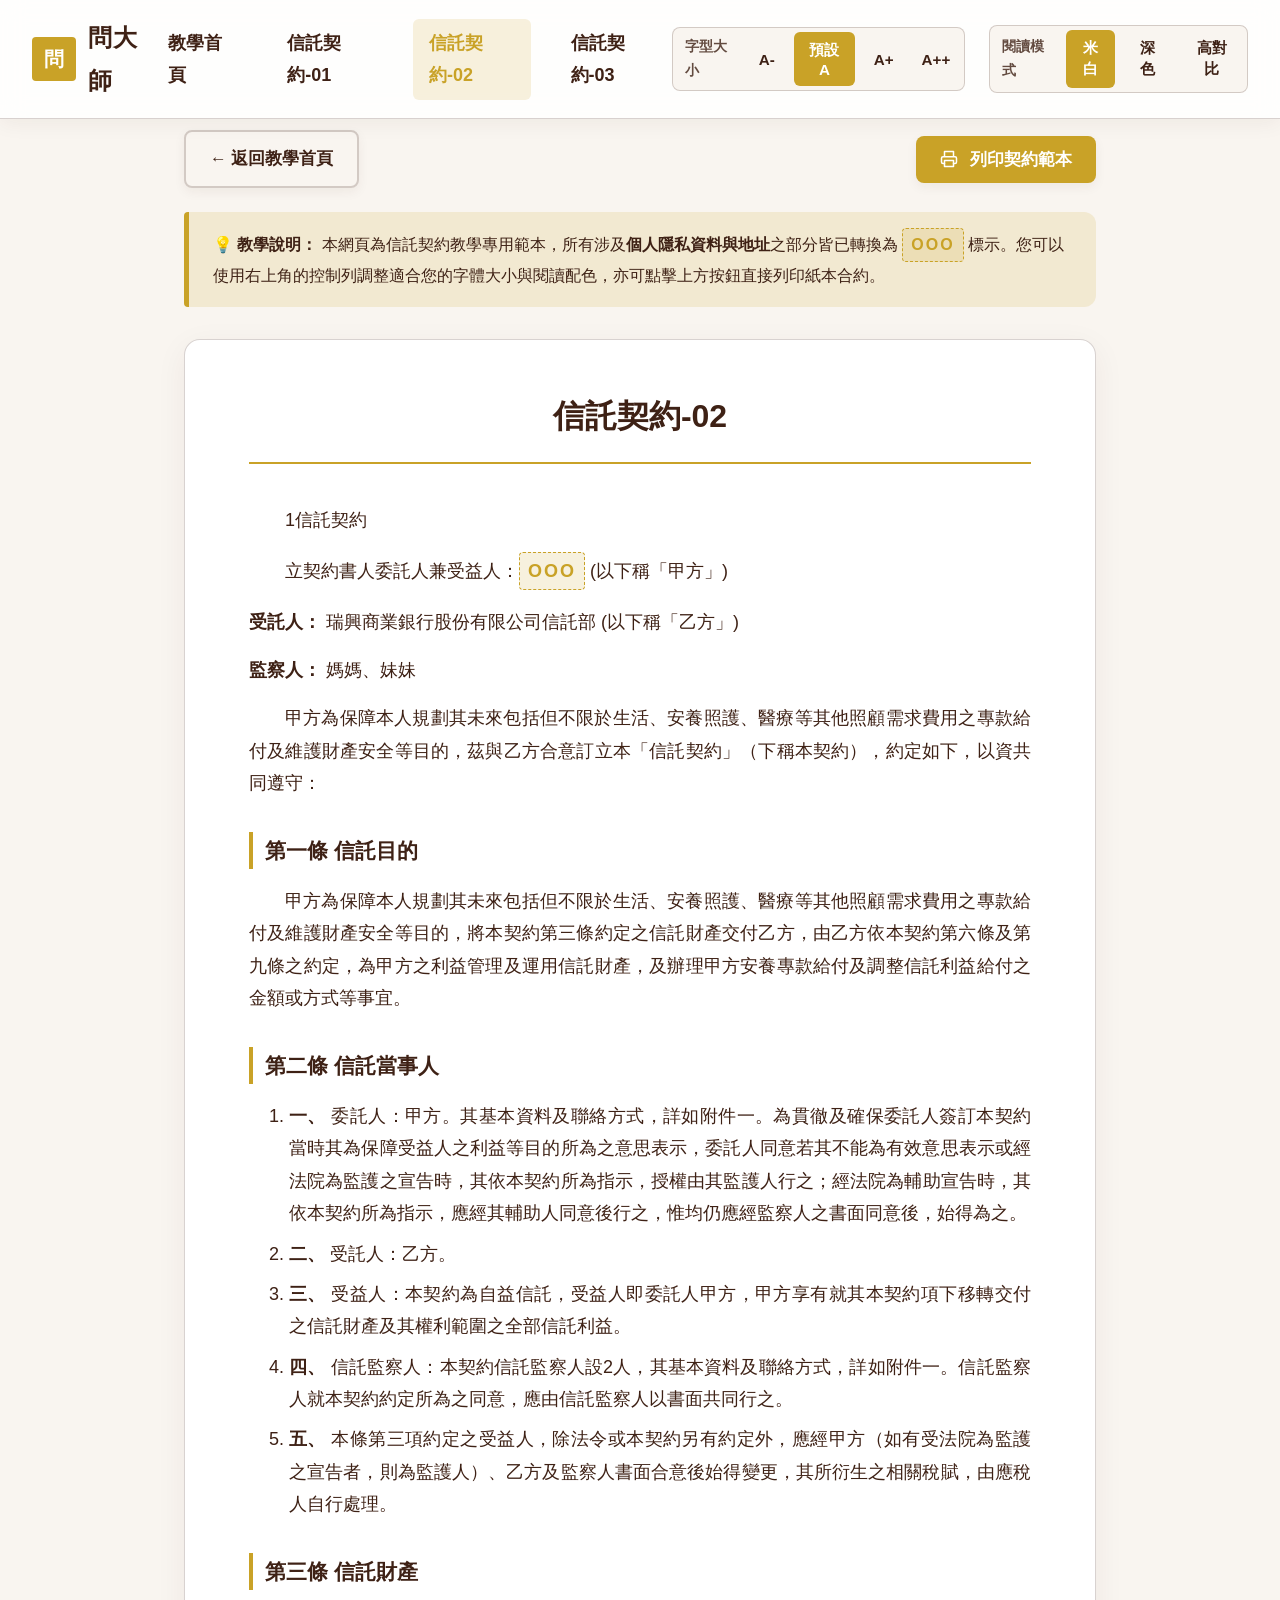
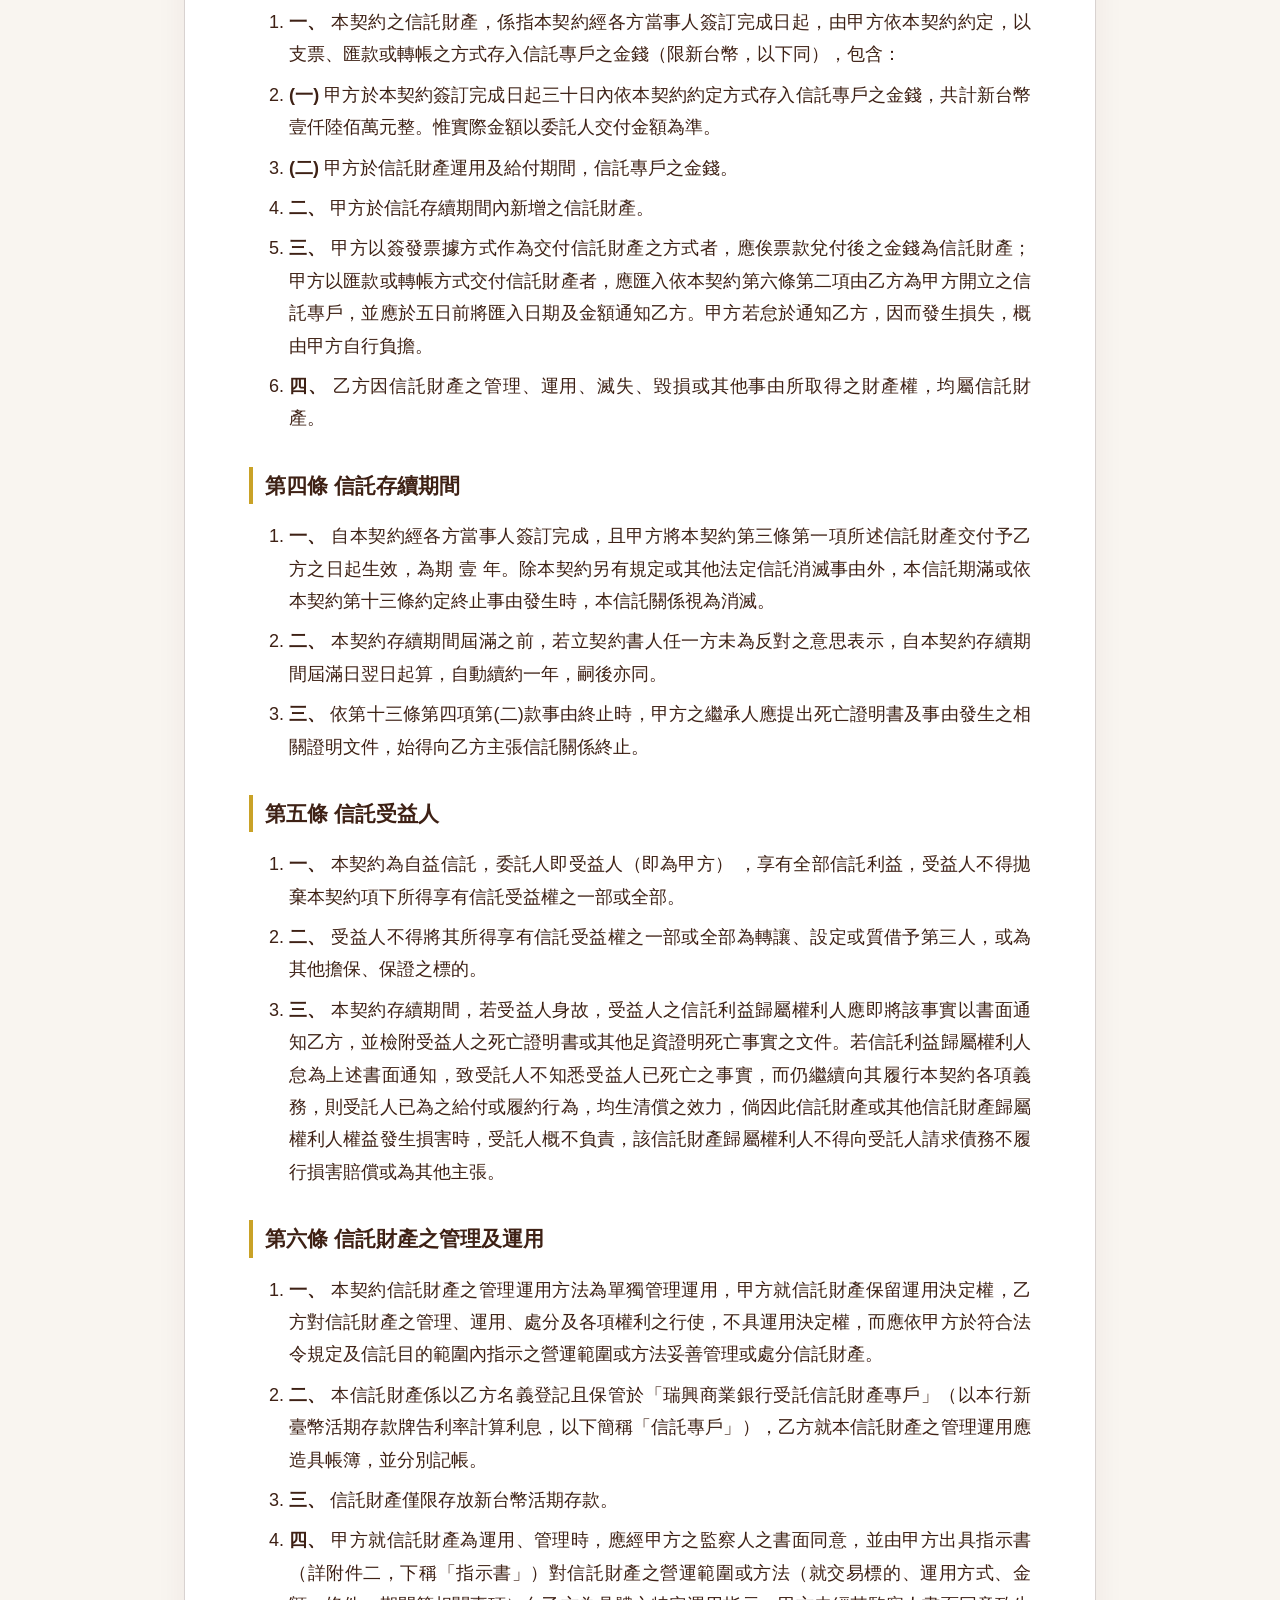
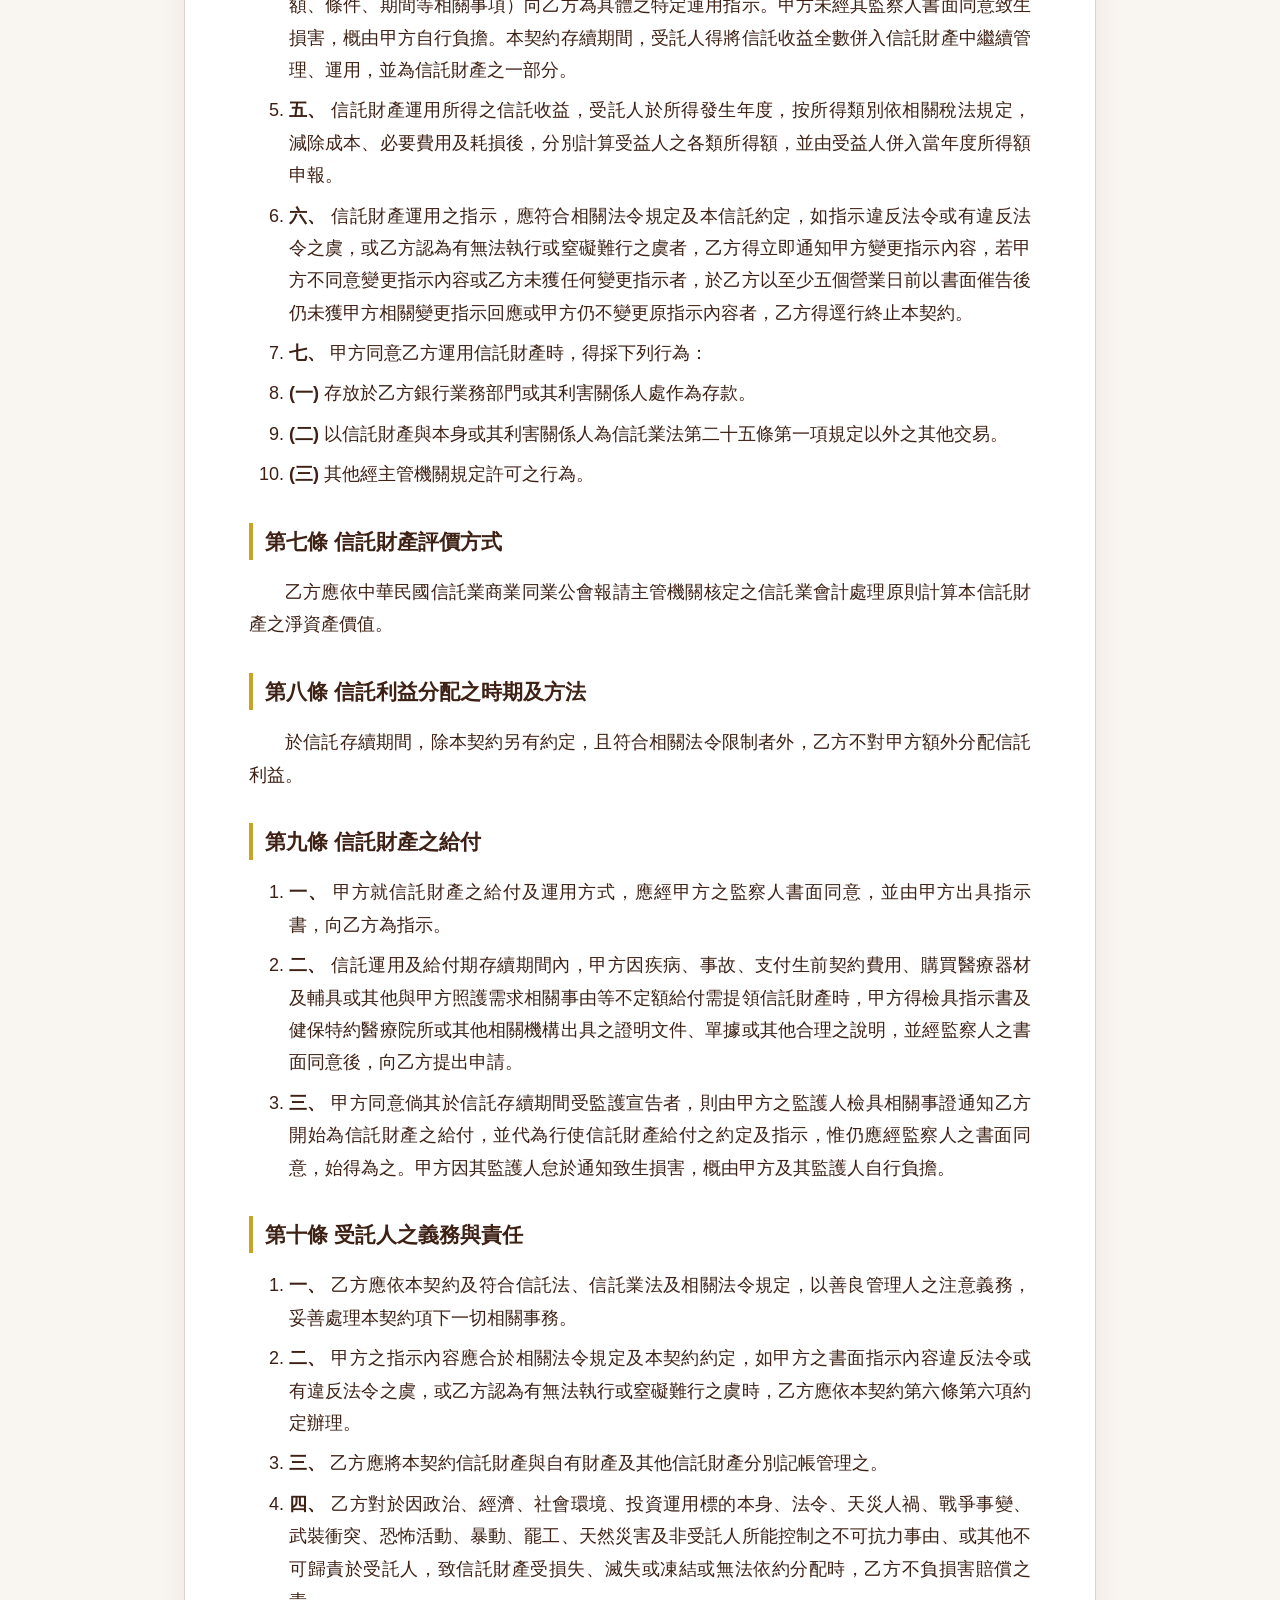
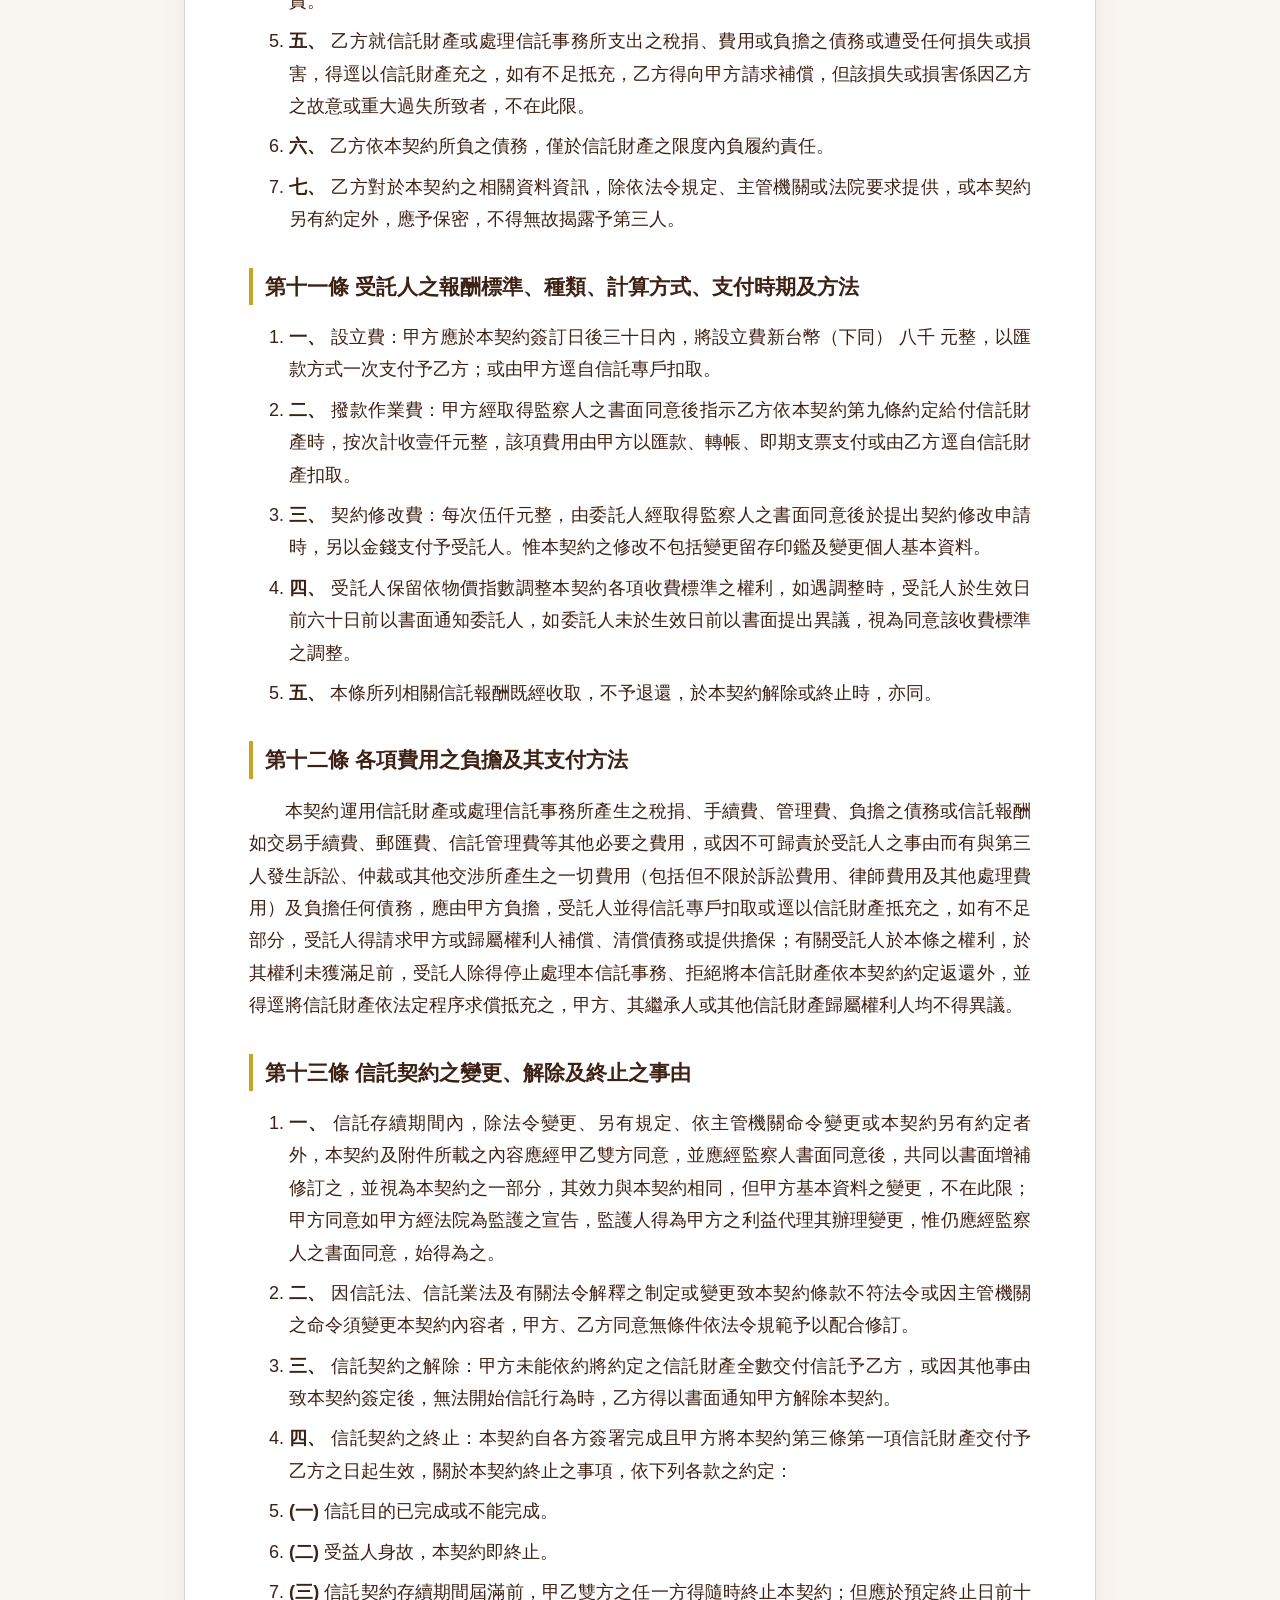
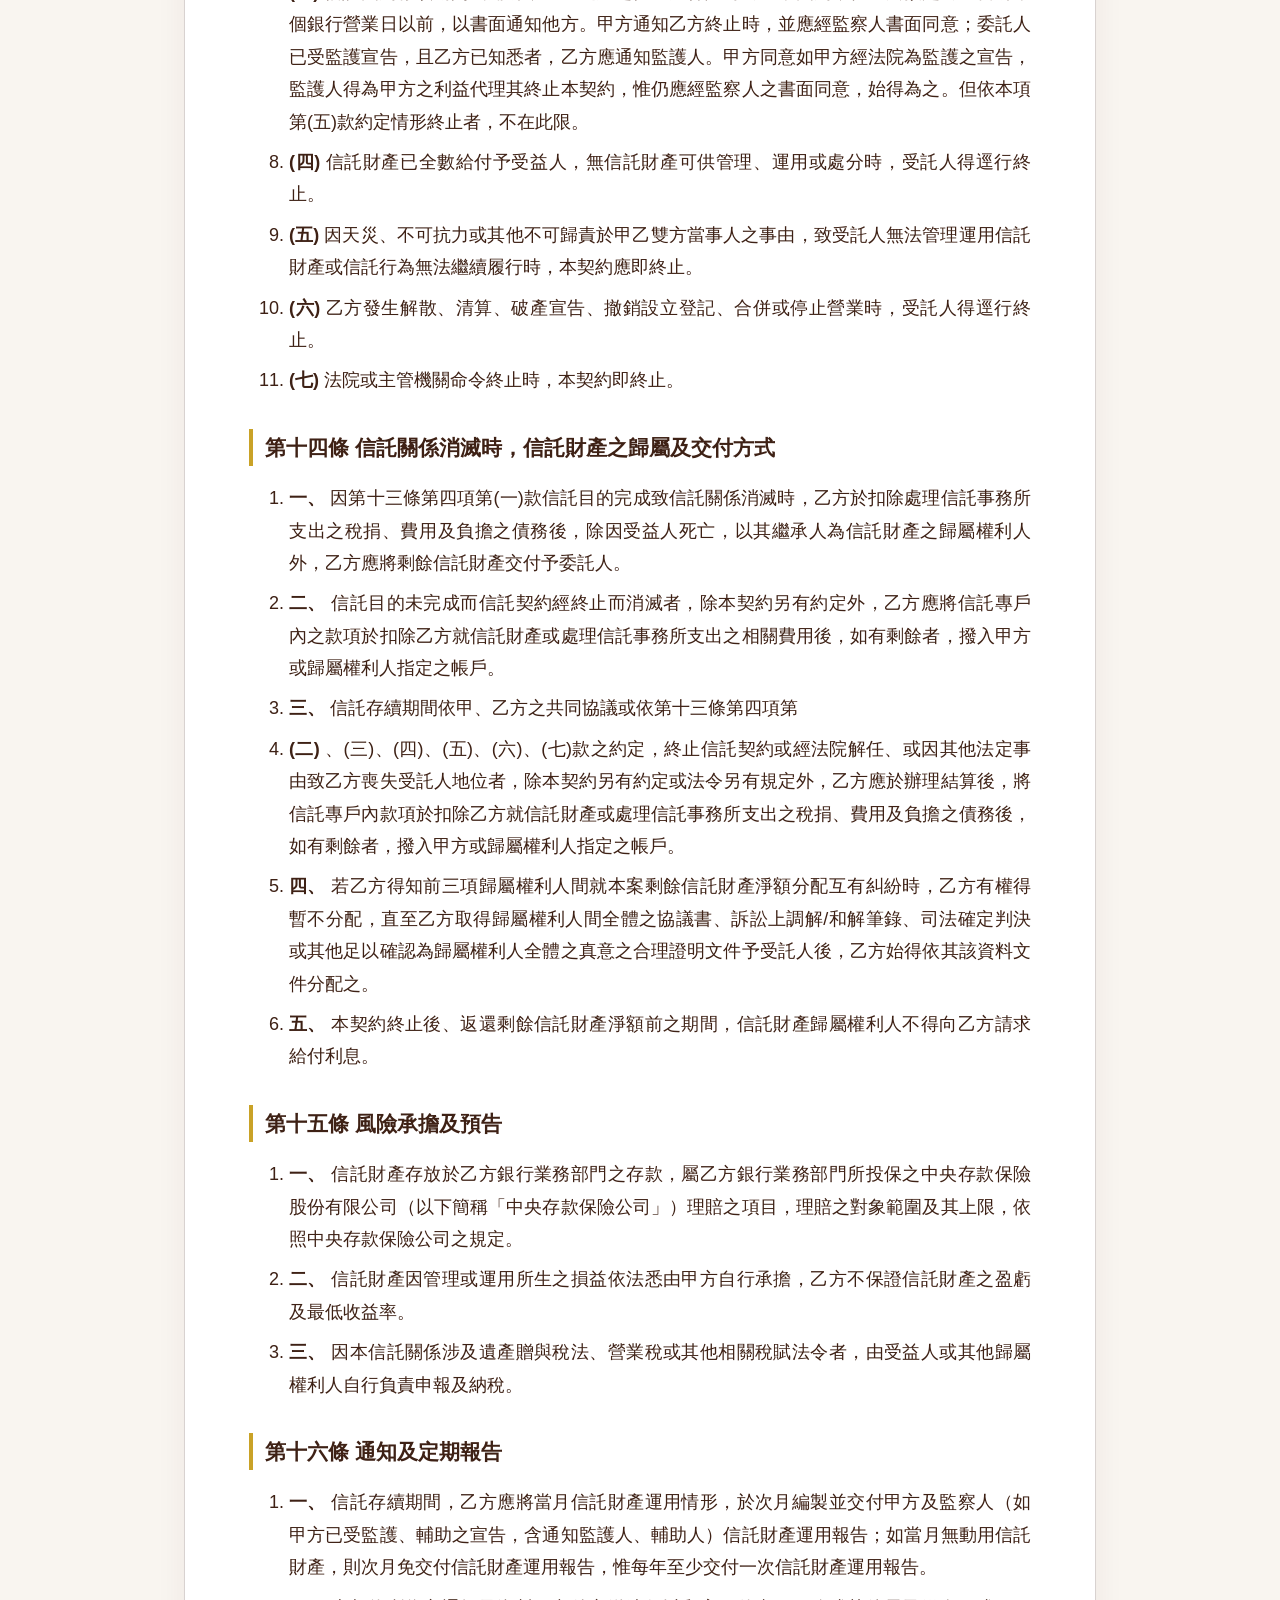
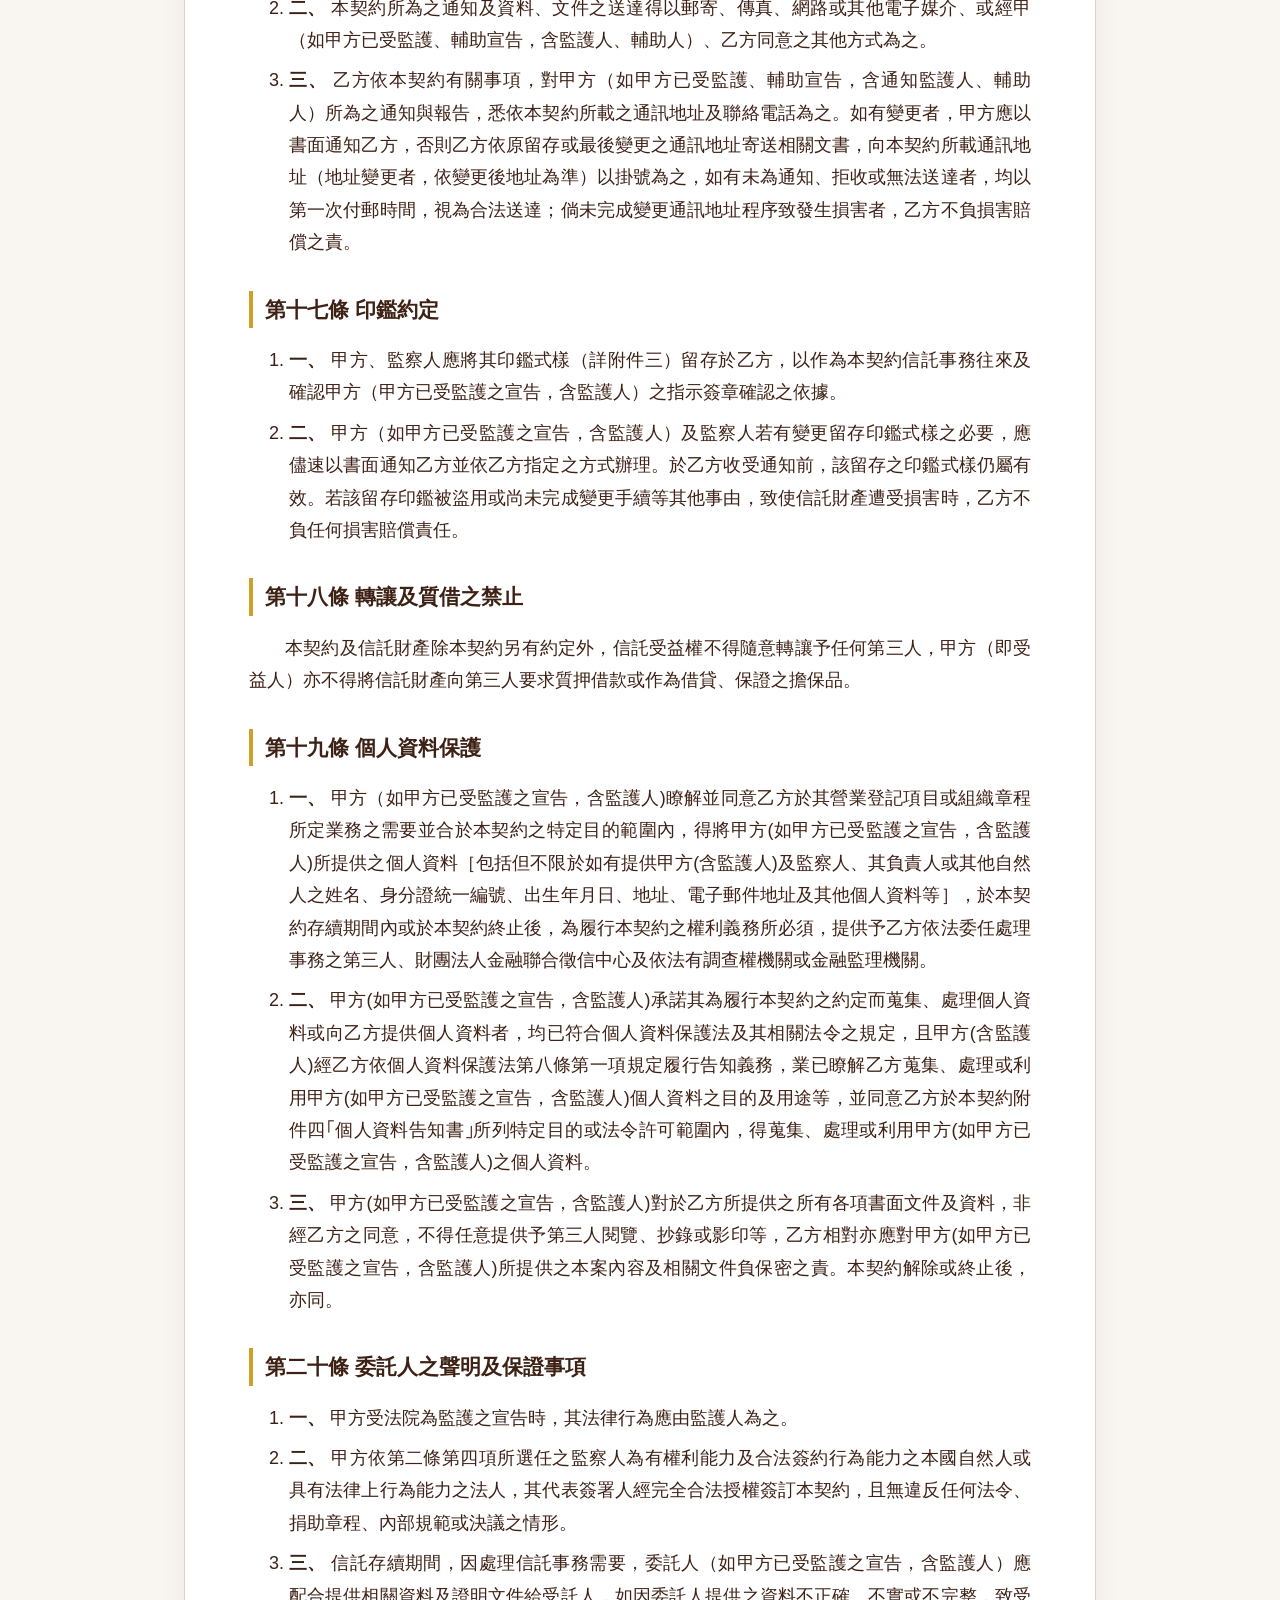
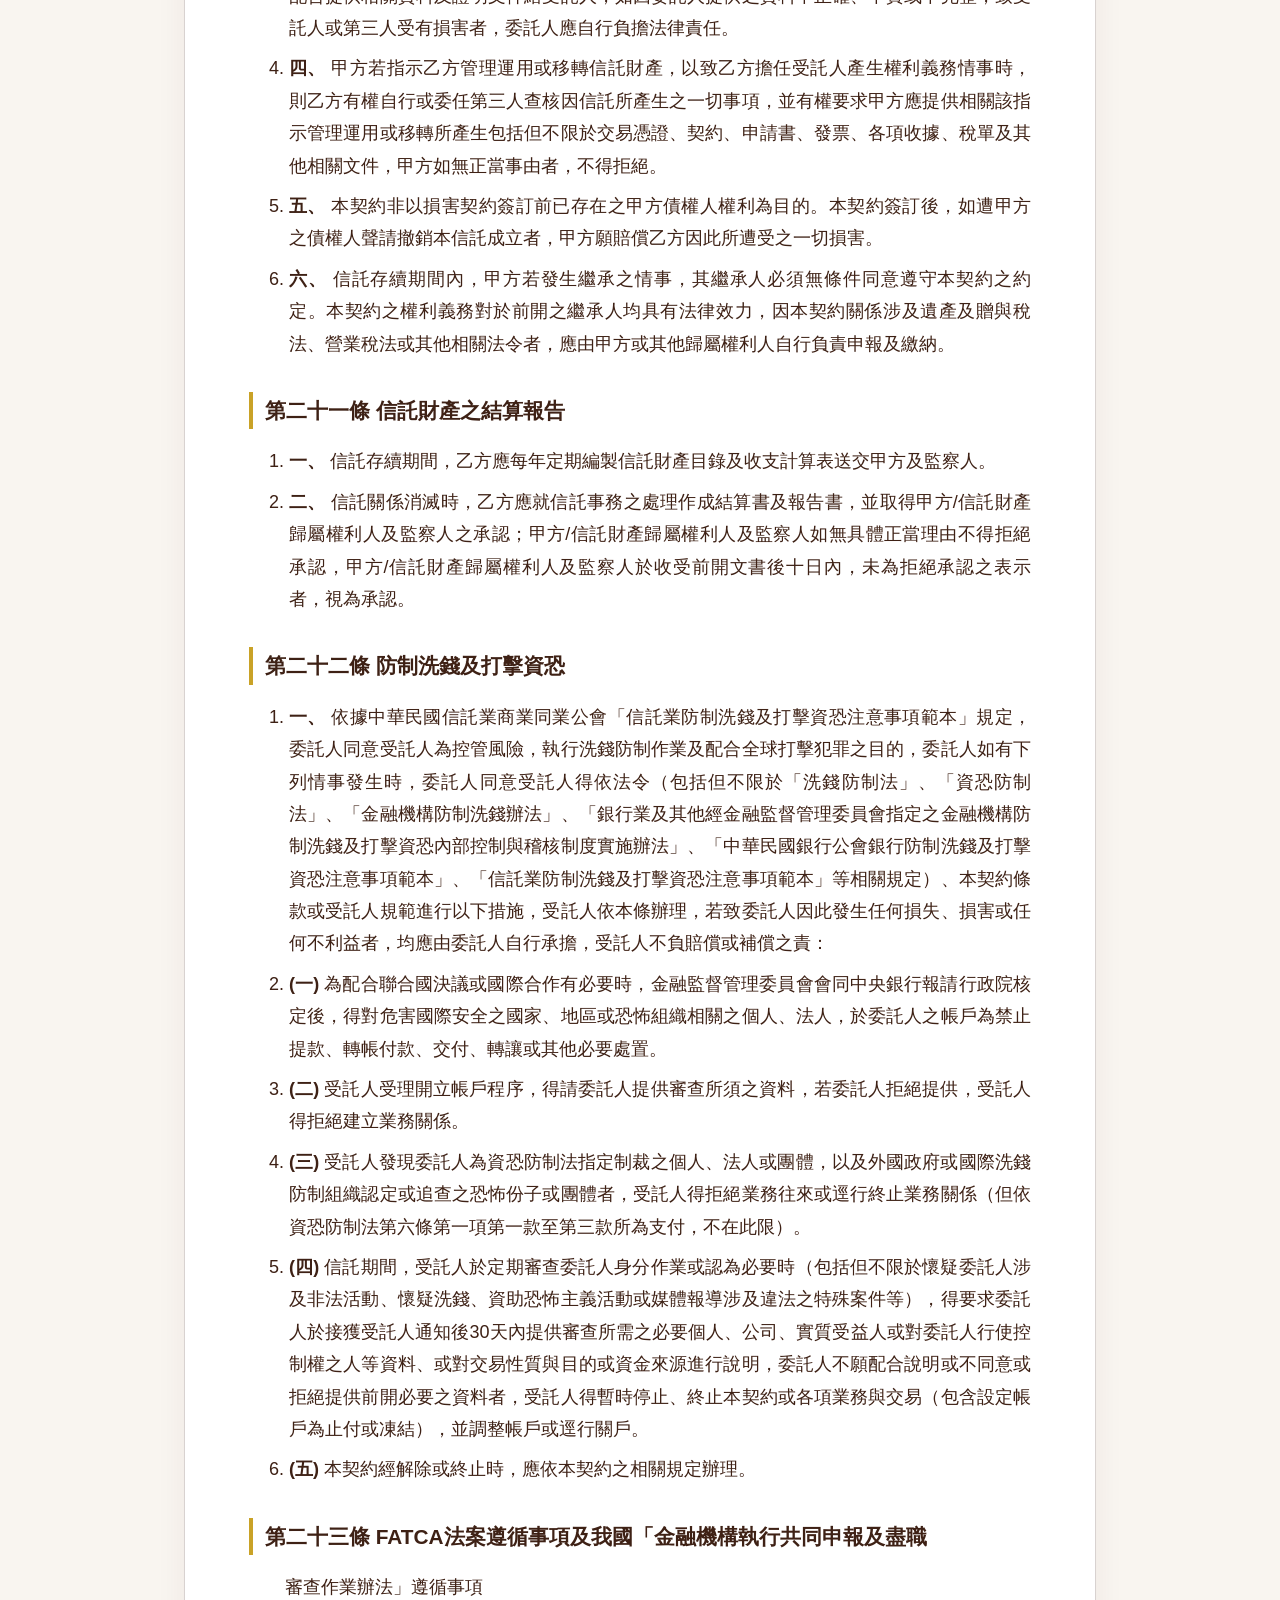
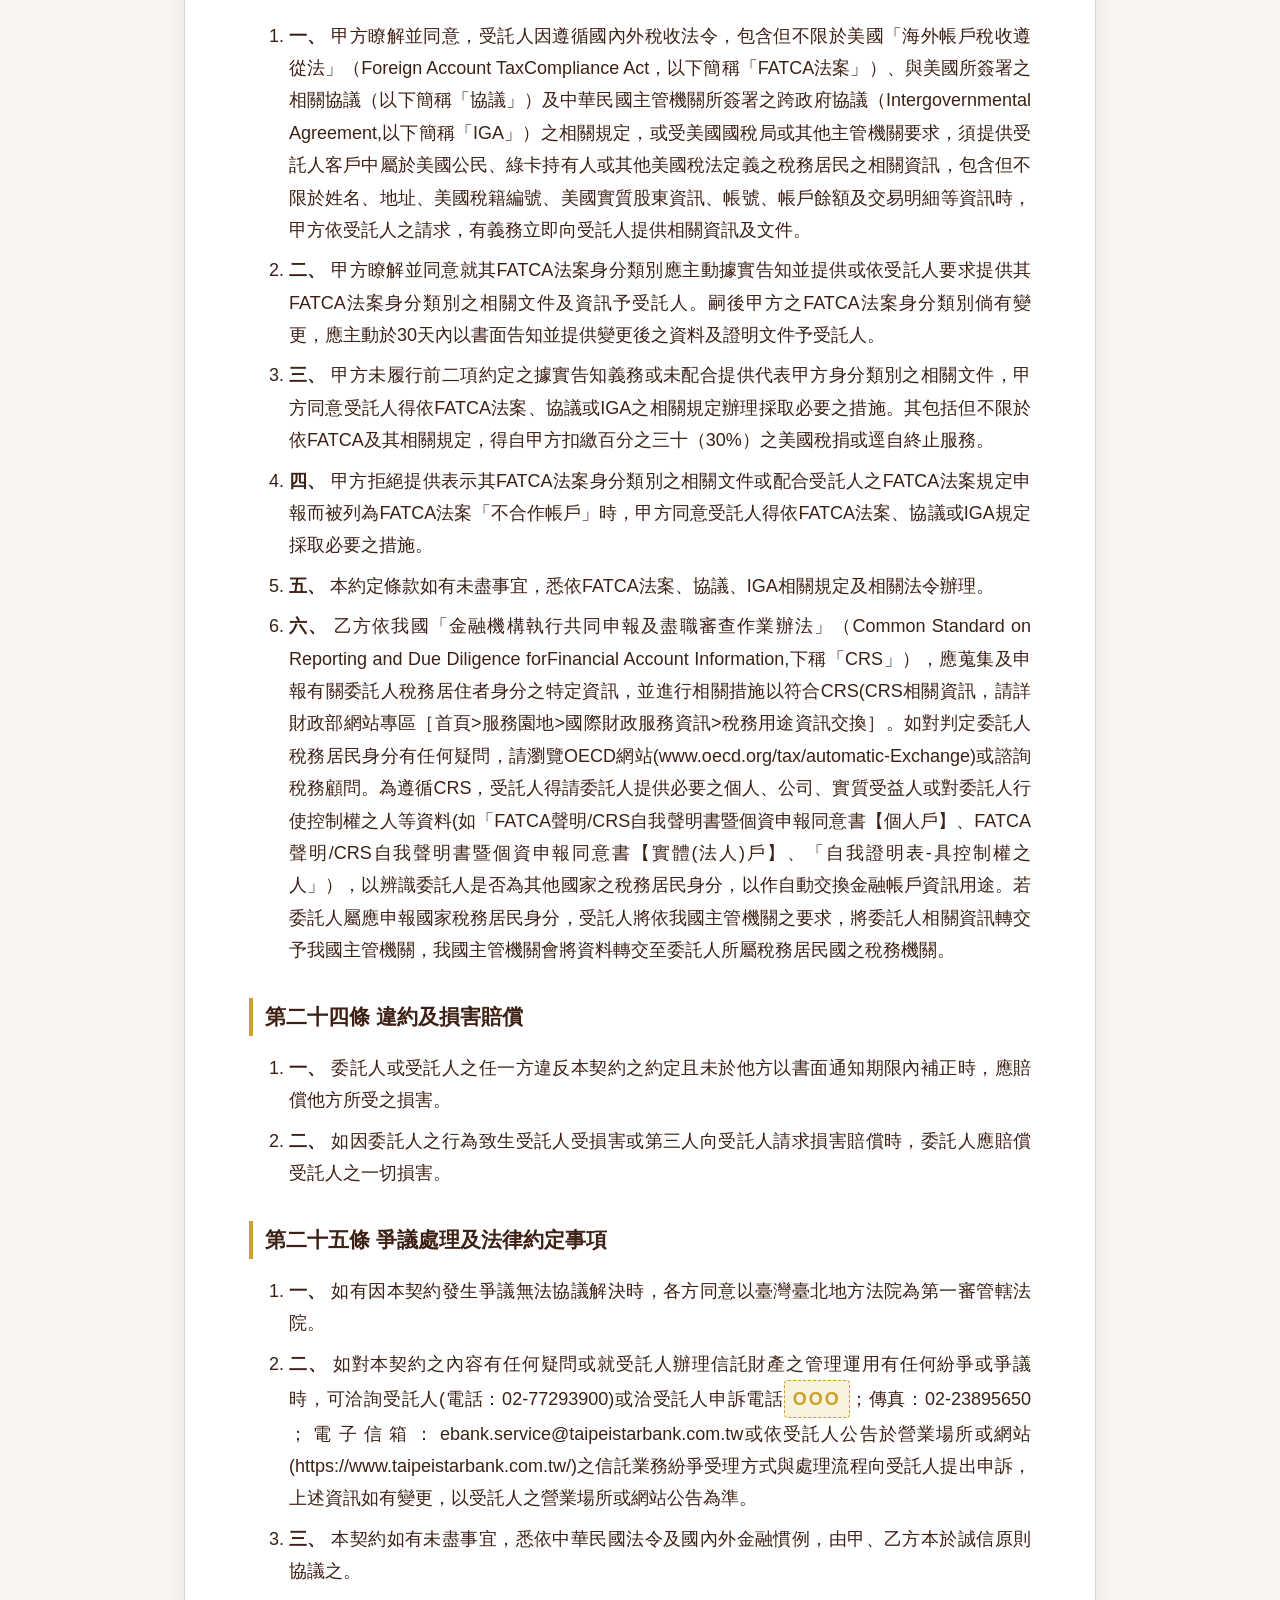
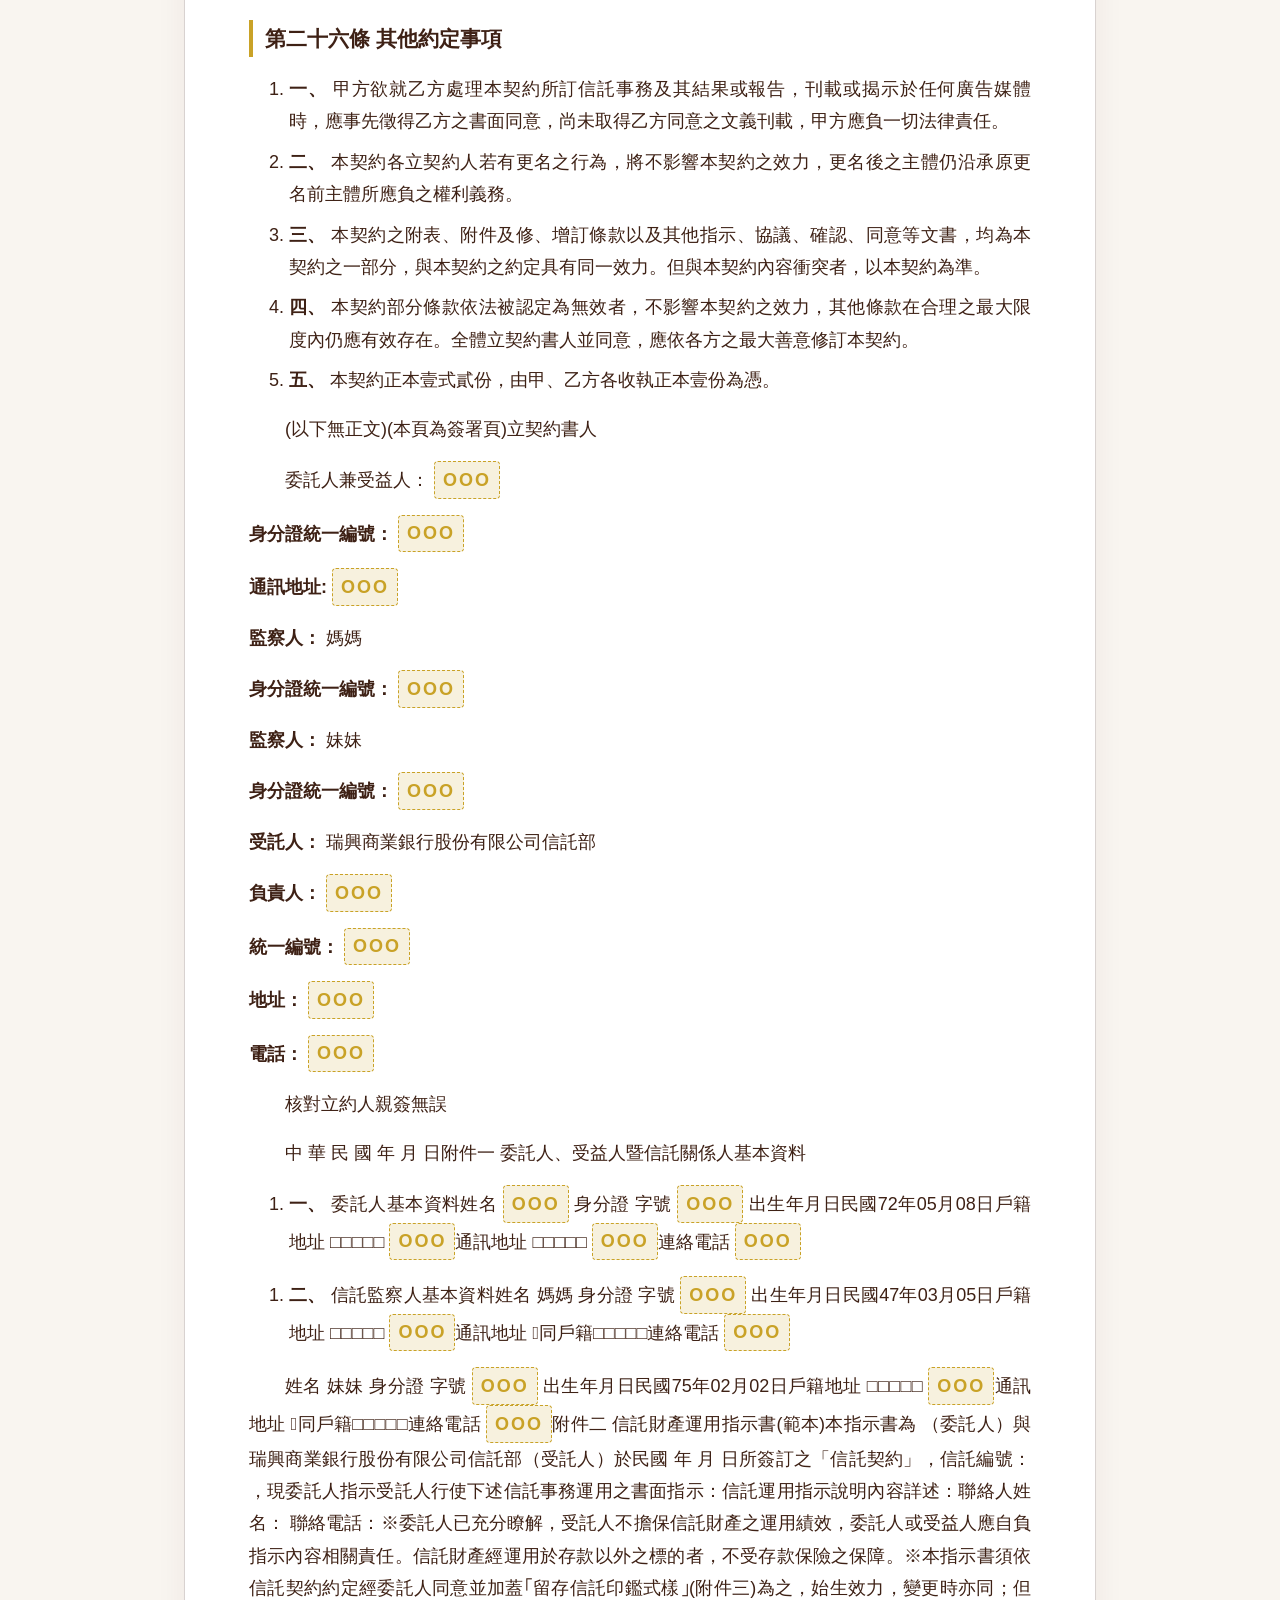
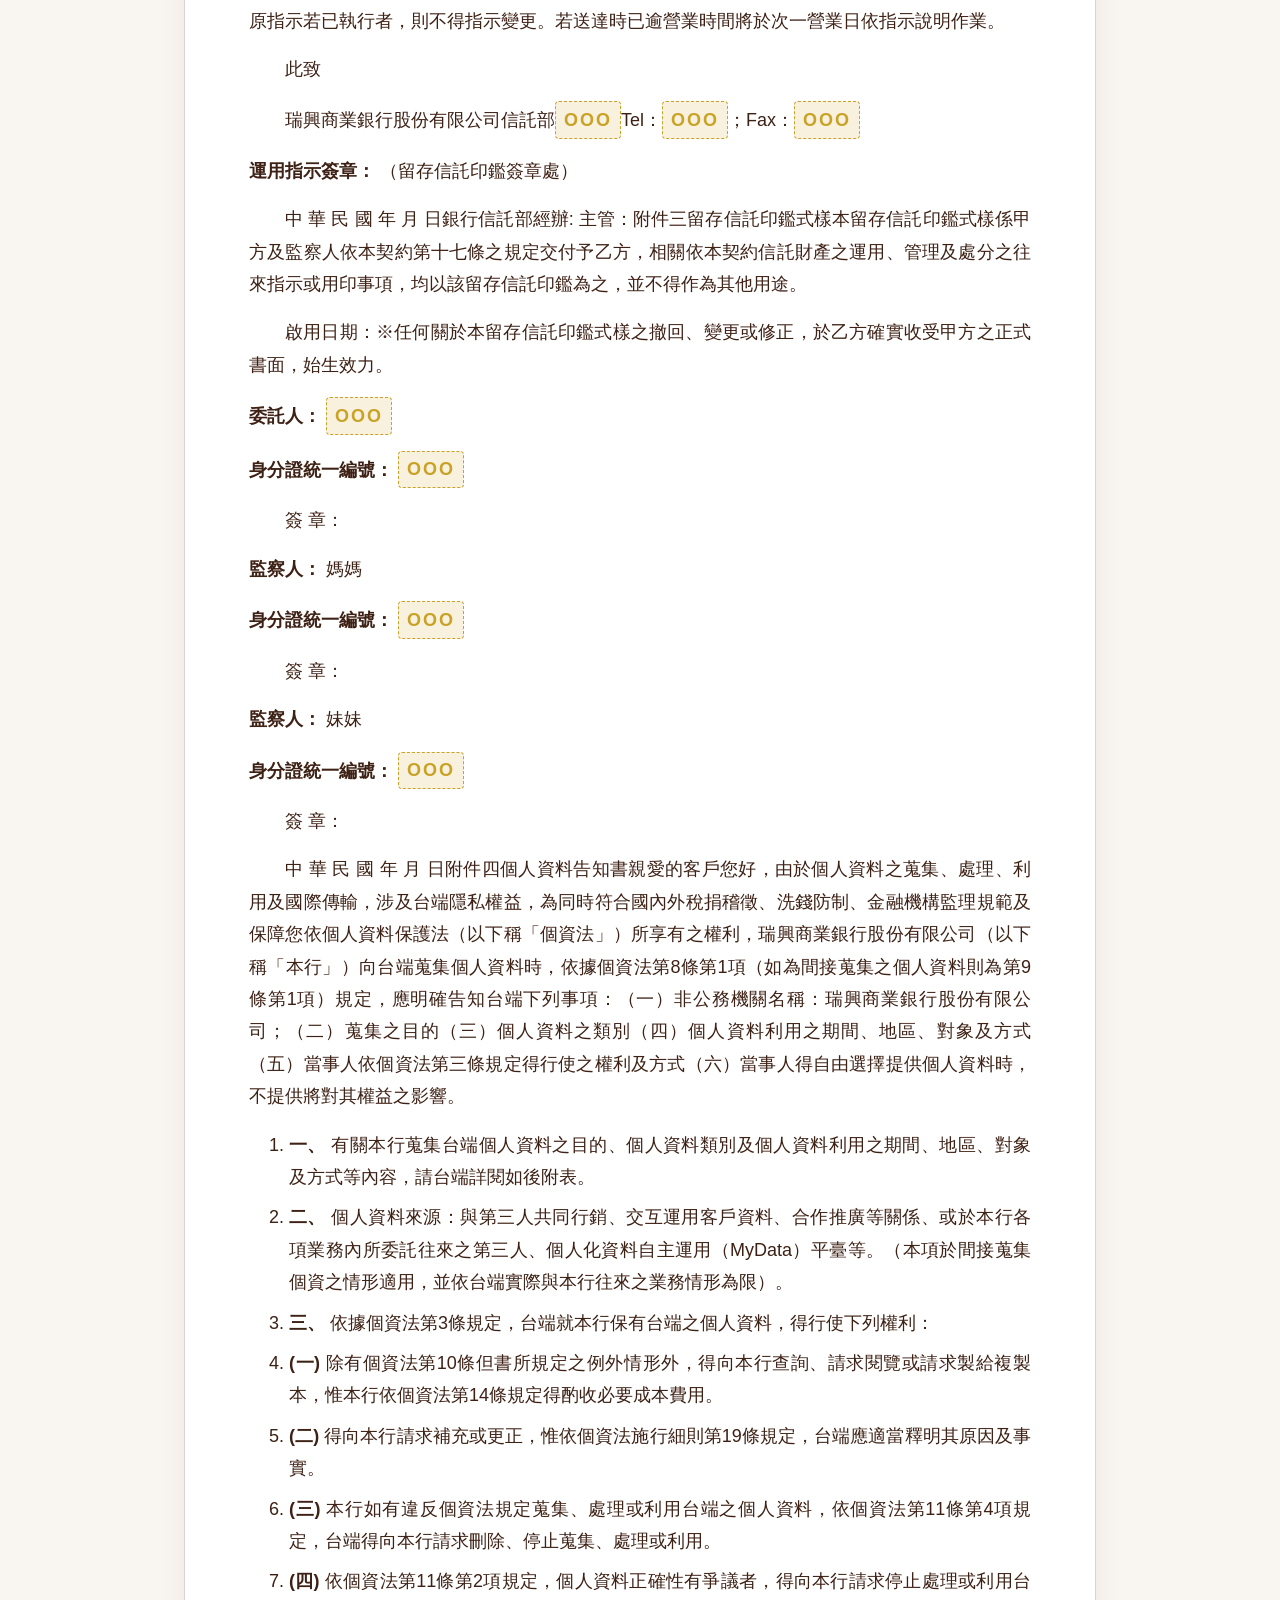
==== commit 009af892: "fix: merge consecutive lines in contracts and replace supervisor names with relationships in Contrac" ====
--- a/信託契約-02.html
+++ b/信託契約-02.html
@@ -53,123 +53,71 @@
 
     <article class="contract-paper">
       <h1 class="contract-title">信託契約-02</h1>
-      <p class="contract-p">信託契約</p>
-<p class="contract-p">立契約書人</p>
-<p class="contract-p">委託人兼受益人：<span class="redacted">OOO</span>                                                (以下稱「甲方」)</p>
+      <p class="contract-p">1信託契約</p>
+<p class="contract-p">立契約書人委託人兼受益人：<span class="redacted">OOO</span>                                                (以下稱「甲方」)</p>
 <p class="contract-p no-indent"><strong>受託人：</strong> 瑞興商業銀行股份有限公司信託部               (以下稱「乙方」)</p>
-<p class="contract-p no-indent"><strong>監察人：</strong> <span class="redacted">OOO</span>、<span class="redacted">OOO</span></p>
-<p class="contract-p">甲方為保障本人規劃其未來包括但不限於生活、安養照護、醫療等其</p>
-<p class="contract-p">他照顧需求費用之專款給付及維護財產安全等目的，茲與乙方合意訂立本</p>
-<p class="contract-p">「信託契約」（下稱本契約），約定如下，以資共同遵守：</p>
+<p class="contract-p no-indent"><strong>監察人：</strong> 媽媽、妹妹</p>
+<p class="contract-p">甲方為保障本人規劃其未來包括但不限於生活、安養照護、醫療等其他照顧需求費用之專款給付及維護財產安全等目的，茲與乙方合意訂立本「信託契約」（下稱本契約），約定如下，以資共同遵守：</p>
 <div class="contract-section"><h3>第一條 信託目的</h3></div>
-<p class="contract-p">甲方為保障本人規劃其未來包括但不限於生活、安養照護、醫療</p>
-<p class="contract-p">等其他照顧需求費用之專款給付及維護財產安全等目的，將本契</p>
-<p class="contract-p">約第三條約定之信託財產交付乙方，由乙方依本契約第六條及第</p>
-<p class="contract-p">九條之約定，為甲方之利益管理及運用信託財產，及辦理甲方安</p>
-<p class="contract-p">養專款給付及調整信託利益給付之金額或方式等事宜。</p>
+<p class="contract-p">甲方為保障本人規劃其未來包括但不限於生活、安養照護、醫療等其他照顧需求費用之專款給付及維護財產安全等目的，將本契約第三條約定之信託財產交付乙方，由乙方依本契約第六條及第九條之約定，為甲方之利益管理及運用信託財產，及辦理甲方安養專款給付及調整信託利益給付之金額或方式等事宜。</p>
 <div class="contract-section"><h3>第二條 信託當事人</h3></div>
-<ol class="contract-list"><li><strong>一、</strong> 委託人：甲方。其基本資料及聯絡方式，詳如附件一。為貫</li><br>徹及確保委託人簽訂本契約當時其為保障受益人之利益等目<br>的所為之意思表示，委託人同意若其不能為有效意思表示或<br>經法院為監護之宣告時，其依本契約所為指示，授權由其監<br>護人行之；經法院為輔助宣告時，其依本契約所為指示，應<br>經其輔助人同意後行之，惟均仍應經監察人之書面同意<br>後，始得為之。<li><strong>二、</strong> 受託人：乙方。</li><li><strong>三、</strong> 受益人：本契約為自益信託，受益人即委託人甲方，甲方享</li><br>有就其本契約項下移轉交付之信託財產及其權利範圍之全部<br>信託利益。<li><strong>四、</strong> 信託監察人：本契約信託監察人設2人，其基本資料及聯絡</li><br>方式，詳如附件一。信託監察人就本契約約定所為之同<br>意，應由信託監察人以書面共同行之。<li><strong>五、</strong> 本條第三項約定之受益人，除法令或本契約另有約定外，應</li></ol>
-<p class="contract-p">經甲方（如有受法院為監護之宣告者，則為監護人）、乙方</p>
-<p class="contract-p">及監察人書面合意後始得變更，其所衍生之相關稅賦，由應</p>
-<p class="contract-p">稅人自行處理。</p>
+<ol class="contract-list"><li><strong>一、</strong> 委託人：甲方。其基本資料及聯絡方式，詳如附件一。為貫徹及確保委託人簽訂本契約當時其為保障受益人之利益等目的所為之意思表示，委託人同意若其不能為有效意思表示或經法院為監護之宣告時，其依本契約所為指示，授權由其監護人行之；經法院為輔助宣告時，其依本契約所為指示，應經其輔助人同意後行之，惟均仍應經監察人之書面同意後，始得為之。</li><li><strong>二、</strong> 受託人：乙方。</li><li><strong>三、</strong> 受益人：本契約為自益信託，受益人即委託人甲方，甲方享有就其本契約項下移轉交付之信託財產及其權利範圍之全部信託利益。</li><li><strong>四、</strong> 信託監察人：本契約信託監察人設2人，其基本資料及聯絡方式，詳如附件一。信託監察人就本契約約定所為之同意，應由信託監察人以書面共同行之。</li><li><strong>五、</strong> 本條第三項約定之受益人，除法令或本契約另有約定外，應經甲方（如有受法院為監護之宣告者，則為監護人）、乙方及監察人書面合意後始得變更，其所衍生之相關稅賦，由應稅人自行處理。</li></ol>
 <div class="contract-section"><h3>第三條 信託財產</h3></div>
-<ol class="contract-list"><li><strong>一、</strong> 本契約之信託財產，係指本契約經各方當事人簽訂完成日</li><br>起，由甲方依本契約約定，以支票、匯款或轉帳之方式存入<br>信託專戶之金錢（限新台幣，以下同），包含：<li><strong>(一)</strong> 甲方於本契約簽訂完成日起三十日內依本契約約定方式</li><br>存入信託專戶之金錢，共計新台幣壹仟陸佰萬元整。惟<br>實際金額以委託人交付金額為準。<li><strong>(二)</strong> 甲方於信託財產運用及給付期間，信託專戶之金錢。</li><li><strong>二、</strong> 甲方於信託存續期間內新增之信託財產。</li><li><strong>三、</strong> 甲方以簽發票據方式作為交付信託財產之方式者，應俟票款</li><br>兌付後之金錢為信託財產；甲方以匯款或轉帳方式交付信託<br>財產者，應匯入依本契約第六條第二項由乙方為甲方開立之<br>信託專戶，並應於五日前將匯入日期及金額通知乙方。甲方<br>若怠於通知乙方，因而發生損失，概由甲方自行負擔。<li><strong>四、</strong> 乙方因信託財產之管理、運用、滅失、毀損或其他事由所取</li><br>得之財產權，均屬信託財產。</ol>
+<ol class="contract-list"><li><strong>一、</strong> 本契約之信託財產，係指本契約經各方當事人簽訂完成日起，由甲方依本契約約定，以支票、匯款或轉帳之方式存入信託專戶之金錢（限新台幣，以下同），包含：</li><li><strong>(一)</strong> 甲方於本契約簽訂完成日起三十日內依本契約約定方式存入信託專戶之金錢，共計新台幣壹仟陸佰萬元整。惟實際金額以委託人交付金額為準。</li><li><strong>(二)</strong> 甲方於信託財產運用及給付期間，信託專戶之金錢。</li><li><strong>二、</strong> 甲方於信託存續期間內新增之信託財產。</li><li><strong>三、</strong> 甲方以簽發票據方式作為交付信託財產之方式者，應俟票款兌付後之金錢為信託財產；甲方以匯款或轉帳方式交付信託財產者，應匯入依本契約第六條第二項由乙方為甲方開立之信託專戶，並應於五日前將匯入日期及金額通知乙方。甲方若怠於通知乙方，因而發生損失，概由甲方自行負擔。</li><li><strong>四、</strong> 乙方因信託財產之管理、運用、滅失、毀損或其他事由所取得之財產權，均屬信託財產。</li></ol>
 <div class="contract-section"><h3>第四條 信託存續期間</h3></div>
-<ol class="contract-list"><li><strong>一、</strong> 自本契約經各方當事人簽訂完成，且甲方將本契約第三條第</li><br>一項所述信託財產交付予乙方之日起生效，為期 壹 年。除本<br>契約另有規定或其他法定信託消滅事由外，本信託期滿或依<br>本契約第十三條約定終止事由發生時，本信託關係視為消<br>滅。<li><strong>二、</strong> 本契約存續期間屆滿之前，若立契約書人任一方未為反對之</li><br>意思表示，自本契約存續期間屆滿日翌日起算，自動續約一<br>年，嗣後亦同。<li><strong>三、</strong> 依第十三條第四項第(二)款事由終止時，甲方之繼承人應提</li><br>出死亡證明書及事由發生之相關證明文件，始得向乙方主張<br>信託關係終止。</ol>
+<ol class="contract-list"><li><strong>一、</strong> 自本契約經各方當事人簽訂完成，且甲方將本契約第三條第一項所述信託財產交付予乙方之日起生效，為期 壹 年。除本契約另有規定或其他法定信託消滅事由外，本信託期滿或依本契約第十三條約定終止事由發生時，本信託關係視為消滅。</li><li><strong>二、</strong> 本契約存續期間屆滿之前，若立契約書人任一方未為反對之意思表示，自本契約存續期間屆滿日翌日起算，自動續約一年，嗣後亦同。</li><li><strong>三、</strong> 依第十三條第四項第(二)款事由終止時，甲方之繼承人應提出死亡證明書及事由發生之相關證明文件，始得向乙方主張信託關係終止。</li></ol>
 <div class="contract-section"><h3>第五條 信託受益人</h3></div>
-<ol class="contract-list"><li><strong>一、</strong> 本契約為自益信託，委託人即受益人（即為甲方） ，享有全</li></ol>
-<p class="contract-p">部信託利益，受益人不得拋棄本契約項下所得享有信託受益</p>
-<p class="contract-p">權之一部或全部。</p>
-<ol class="contract-list"><li><strong>二、</strong> 受益人不得將其所得享有信託受益權之一部或全部為轉</li><br>讓、設定或質借予第三人，或為其他擔保、保證之標的。<li><strong>三、</strong> 本契約存續期間，若受益人身故，受益人之信託利益歸屬權</li><br>利人應即將該事實以書面通知乙方，並檢附受益人之死亡證<br>明書或其他足資證明死亡事實之文件。若信託利益歸屬權利<br>人怠為上述書面通知，致受託人不知悉受益人已死亡之事<br>實，而仍繼續向其履行本契約各項義務，則受託人已為之給<br>付或履約行為，均生清償之效力，倘因此信託財產或其他信<br>託財產歸屬權利人權益發生損害時，受託人概不負責，該信<br>託財產歸屬權利人不得向受託人請求債務不履行損害賠償或<br>為其他主張。</ol>
+<ol class="contract-list"><li><strong>一、</strong> 本契約為自益信託，委託人即受益人（即為甲方） ，享有全部信託利益，受益人不得拋棄本契約項下所得享有信託受益權之一部或全部。</li><li><strong>二、</strong> 受益人不得將其所得享有信託受益權之一部或全部為轉讓、設定或質借予第三人，或為其他擔保、保證之標的。</li><li><strong>三、</strong> 本契約存續期間，若受益人身故，受益人之信託利益歸屬權利人應即將該事實以書面通知乙方，並檢附受益人之死亡證明書或其他足資證明死亡事實之文件。若信託利益歸屬權利人怠為上述書面通知，致受託人不知悉受益人已死亡之事實，而仍繼續向其履行本契約各項義務，則受託人已為之給付或履約行為，均生清償之效力，倘因此信託財產或其他信託財產歸屬權利人權益發生損害時，受託人概不負責，該信託財產歸屬權利人不得向受託人請求債務不履行損害賠償或為其他主張。</li></ol>
 <div class="contract-section"><h3>第六條 信託財產之管理及運用</h3></div>
-<ol class="contract-list"><li><strong>一、</strong> 本契約信託財產之管理運用方法為單獨管理運用，甲方就信</li><br>託財產保留運用決定權，乙方對信託財產之管理、運用、處<br>分及各項權利之行使，不具運用決定權，而應依甲方於符合<br>法令規定及信託目的範圍內指示之營運範圍或方法妥善管理<br>或處分信託財產。<li><strong>二、</strong> 本信託財產係以乙方名義登記且保管於「瑞興商業銀行受託</li><br>信託財產專戶」（以本行新臺幣活期存款牌告利率計算利<br>息，以下簡稱「信託專戶」），乙方就本信託財產之管理運<br>用應造具帳簿，並分別記帳。<li><strong>三、</strong> 信託財產僅限存放新台幣活期存款。</li><li><strong>四、</strong> 甲方就信託財產為運用、管理時，應經甲方之監察人之書面</li><br>同意，並由甲方出具指示書（詳附件二，下稱「指示書」）<br>對信託財產之營運範圍或方法（就交易標的、運用方式、金<br>額、條件、期間等相關事項）向乙方為具體之特定運用指<br>示。甲方未經其監察人書面同意致生損害，概由甲方自行負<br>擔。本契約存續期間，受託人得將信託收益全數併入信託財<br>產中繼續管理、運用，並為信託財產之一部分。<li><strong>五、</strong> 信託財產運用所得之信託收益，受託人於所得發生年度，按</li><br>所得類別依相關稅法規定，減除成本、必要費用及耗損<br>後，分別計算受益人之各類所得額，並由受益人併入當年度<br>所得額申報。</ol>
-<ol class="contract-list"><li><strong>六、</strong> 信託財產運用之指示，應符合相關法令規定及本信託約</li><br>定，如指示違反法令或有違反法令之虞，或乙方認為有無法<br>執行或窒礙難行之虞者，乙方得立即通知甲方變更指示內<br>容，若甲方不同意變更指示內容或乙方未獲任何變更指示<br>者，於乙方以至少五個營業日前以書面催告後仍未獲甲方相<br>關變更指示回應或甲方仍不變更原指示內容者，乙方得逕行<br>終止本契約。<li><strong>七、</strong> 甲方同意乙方運用信託財產時，得採下列行為：</li><li><strong>(一)</strong> 存放於乙方銀行業務部門或其利害關係人處作為存款。</li><li><strong>(二)</strong> 以信託財產與本身或其利害關係人為信託業法第二十五</li><br>條第一項規定以外之其他交易。<li><strong>(三)</strong> 其他經主管機關規定許可之行為。</li></ol>
+<ol class="contract-list"><li><strong>一、</strong> 本契約信託財產之管理運用方法為單獨管理運用，甲方就信託財產保留運用決定權，乙方對信託財產之管理、運用、處分及各項權利之行使，不具運用決定權，而應依甲方於符合法令規定及信託目的範圍內指示之營運範圍或方法妥善管理或處分信託財產。</li><li><strong>二、</strong> 本信託財產係以乙方名義登記且保管於「瑞興商業銀行受託信託財產專戶」（以本行新臺幣活期存款牌告利率計算利息，以下簡稱「信託專戶」），乙方就本信託財產之管理運用應造具帳簿，並分別記帳。</li><li><strong>三、</strong> 信託財產僅限存放新台幣活期存款。</li><li><strong>四、</strong> 甲方就信託財產為運用、管理時，應經甲方之監察人之書面同意，並由甲方出具指示書（詳附件二，下稱「指示書」）對信託財產之營運範圍或方法（就交易標的、運用方式、金額、條件、期間等相關事項）向乙方為具體之特定運用指示。甲方未經其監察人書面同意致生損害，概由甲方自行負擔。本契約存續期間，受託人得將信託收益全數併入信託財產中繼續管理、運用，並為信託財產之一部分。</li><li><strong>五、</strong> 信託財產運用所得之信託收益，受託人於所得發生年度，按所得類別依相關稅法規定，減除成本、必要費用及耗損後，分別計算受益人之各類所得額，並由受益人併入當年度所得額申報。</li><li><strong>六、</strong> 信託財產運用之指示，應符合相關法令規定及本信託約定，如指示違反法令或有違反法令之虞，或乙方認為有無法執行或窒礙難行之虞者，乙方得立即通知甲方變更指示內容，若甲方不同意變更指示內容或乙方未獲任何變更指示者，於乙方以至少五個營業日前以書面催告後仍未獲甲方相關變更指示回應或甲方仍不變更原指示內容者，乙方得逕行終止本契約。</li><li><strong>七、</strong> 甲方同意乙方運用信託財產時，得採下列行為：</li><li><strong>(一)</strong> 存放於乙方銀行業務部門或其利害關係人處作為存款。</li><li><strong>(二)</strong> 以信託財產與本身或其利害關係人為信託業法第二十五條第一項規定以外之其他交易。</li><li><strong>(三)</strong> 其他經主管機關規定許可之行為。</li></ol>
 <div class="contract-section"><h3>第七條 信託財產評價方式</h3></div>
-<p class="contract-p">乙方應依中華民國信託業商業同業公會報請主管機關核定之信託</p>
-<p class="contract-p">業會計處理原則計算本信託財產之淨資產價值。</p>
+<p class="contract-p">乙方應依中華民國信託業商業同業公會報請主管機關核定之信託業會計處理原則計算本信託財產之淨資產價值。</p>
 <div class="contract-section"><h3>第八條 信託利益分配之時期及方法</h3></div>
-<p class="contract-p">於信託存續期間，除本契約另有約定，且符合相關法令限制者</p>
-<p class="contract-p">外，乙方不對甲方額外分配信託利益。</p>
+<p class="contract-p">於信託存續期間，除本契約另有約定，且符合相關法令限制者外，乙方不對甲方額外分配信託利益。</p>
 <div class="contract-section"><h3>第九條 信託財產之給付</h3></div>
-<ol class="contract-list"><li><strong>一、</strong> 甲方就信託財產之給付及運用方式，應經甲方之監察人書面</li><br>同意，並由甲方出具指示書，向乙方為指示。<li><strong>二、</strong> 信託運用及給付期存續期間內，甲方因疾病、事故、支付生</li><br>前契約費用、購買醫療器材及輔具或其他與甲方照護需求相<br>關事由等不定額給付需提領信託財產時，甲方得檢具指示書<br>及健保特約醫療院所或其他相關機構出具之證明文件、單據<br>或其他合理之說明，並經監察人之書面同意後，向乙方提出<br>申請。<li><strong>三、</strong> 甲方同意倘其於信託存續期間受監護宣告者，則由甲方之監</li><br>護人檢具相關事證通知乙方開始為信託財產之給付，並代為<br>行使信託財產給付之約定及指示，惟仍應經監察人之書面同<br>意，始得為之。甲方因其監護人怠於通知致生損害，概由甲<br>方及其監護人自行負擔。</ol>
+<ol class="contract-list"><li><strong>一、</strong> 甲方就信託財產之給付及運用方式，應經甲方之監察人書面同意，並由甲方出具指示書，向乙方為指示。</li><li><strong>二、</strong> 信託運用及給付期存續期間內，甲方因疾病、事故、支付生前契約費用、購買醫療器材及輔具或其他與甲方照護需求相關事由等不定額給付需提領信託財產時，甲方得檢具指示書及健保特約醫療院所或其他相關機構出具之證明文件、單據或其他合理之說明，並經監察人之書面同意後，向乙方提出申請。</li><li><strong>三、</strong> 甲方同意倘其於信託存續期間受監護宣告者，則由甲方之監護人檢具相關事證通知乙方開始為信託財產之給付，並代為行使信託財產給付之約定及指示，惟仍應經監察人之書面同意，始得為之。甲方因其監護人怠於通知致生損害，概由甲方及其監護人自行負擔。</li></ol>
 <div class="contract-section"><h3>第十條 受託人之義務與責任</h3></div>
-<ol class="contract-list"><li><strong>一、</strong> 乙方應依本契約及符合信託法、信託業法及相關法令規</li><br>定，以善良管理人之注意義務，妥善處理本契約項下一切相<br>關事務。<li><strong>二、</strong> 甲方之指示內容應合於相關法令規定及本契約約定，如甲方</li><br>之書面指示內容違反法令或有違反法令之虞，或乙方認為有<br>無法執行或窒礙難行之虞時，乙方應依本契約第六條第六項<br>約定辦理。<li><strong>三、</strong> 乙方應將本契約信託財產與自有財產及其他信託財產分別記</li><br>帳管理之。<li><strong>四、</strong> 乙方對於因政治、經濟、社會環境、投資運用標的本身、法</li><br>令、天災人禍、戰爭事變、武裝衝突、恐怖活動、暴動、罷<br>工、天然災害及非受託人所能控制之不可抗力事由、或其他<br>不可歸責於受託人，致信託財產受損失、滅失或凍結或無法<br>依約分配時，乙方不負損害賠償之責。<li><strong>五、</strong> 乙方就信託財產或處理信託事務所支出之稅捐、費用或負擔</li><br>之債務或遭受任何損失或損害，得逕以信託財產充之，如有<br>不足抵充，乙方得向甲方請求補償，但該損失或損害係因乙<br>方之故意或重大過失所致者，不在此限。<li><strong>六、</strong> 乙方依本契約所負之債務，僅於信託財產之限度內負履約責</li><br>任。<li><strong>七、</strong> 乙方對於本契約之相關資料資訊，除依法令規定、主管機關</li><br>或法院要求提供，或本契約另有約定外，應予保密，不得無<br>故揭露予第三人。</ol>
+<ol class="contract-list"><li><strong>一、</strong> 乙方應依本契約及符合信託法、信託業法及相關法令規定，以善良管理人之注意義務，妥善處理本契約項下一切相關事務。</li><li><strong>二、</strong> 甲方之指示內容應合於相關法令規定及本契約約定，如甲方之書面指示內容違反法令或有違反法令之虞，或乙方認為有無法執行或窒礙難行之虞時，乙方應依本契約第六條第六項約定辦理。</li><li><strong>三、</strong> 乙方應將本契約信託財產與自有財產及其他信託財產分別記帳管理之。</li><li><strong>四、</strong> 乙方對於因政治、經濟、社會環境、投資運用標的本身、法令、天災人禍、戰爭事變、武裝衝突、恐怖活動、暴動、罷工、天然災害及非受託人所能控制之不可抗力事由、或其他不可歸責於受託人，致信託財產受損失、滅失或凍結或無法依約分配時，乙方不負損害賠償之責。</li><li><strong>五、</strong> 乙方就信託財產或處理信託事務所支出之稅捐、費用或負擔之債務或遭受任何損失或損害，得逕以信託財產充之，如有不足抵充，乙方得向甲方請求補償，但該損失或損害係因乙方之故意或重大過失所致者，不在此限。</li><li><strong>六、</strong> 乙方依本契約所負之債務，僅於信託財產之限度內負履約責任。</li><li><strong>七、</strong> 乙方對於本契約之相關資料資訊，除依法令規定、主管機關或法院要求提供，或本契約另有約定外，應予保密，不得無故揭露予第三人。</li></ol>
 <div class="contract-section"><h3>第十一條 受託人之報酬標準、種類、計算方式、支付時期及方法</h3></div>
-<ol class="contract-list"><li><strong>一、</strong> 設立費：甲方應於本契約簽訂日後三十日內，將設立費新台</li><br>幣（下同） 八千  元整，以匯款方式一次支付予乙方；或由<br>甲方逕自信託專戶扣取。<li><strong>二、</strong> 撥款作業費：甲方經取得監察人之書面同意後指示乙方依本</li><br>契約第九條約定給付信託財產時，按次計收壹仟元整，該項<br>費用由甲方以匯款、轉帳、即期支票支付或由乙方逕自信託<br>財產扣取。<li><strong>三、</strong> 契約修改費：每次伍仟元整，由委託人經取得監察人之書面</li><br>同意後於提出契約修改申請時，另以金錢支付予受託人。惟<br>本契約之修改不包括變更留存印鑑及變更個人基本資料。</ol>
-<ol class="contract-list"><li><strong>四、</strong> 受託人保留依物價指數調整本契約各項收費標準之權利，如</li><br>遇調整時，受託人於生效日前六十日前以書面通知委託<br>人，如委託人未於生效日前以書面提出異議，視為同意該收<br>費標準之調整。<li><strong>五、</strong> 本條所列相關信託報酬既經收取，不予退還，於本契約解除</li><br>或終止時，亦同。</ol>
+<ol class="contract-list"><li><strong>一、</strong> 設立費：甲方應於本契約簽訂日後三十日內，將設立費新台幣（下同） 八千  元整，以匯款方式一次支付予乙方；或由甲方逕自信託專戶扣取。</li><li><strong>二、</strong> 撥款作業費：甲方經取得監察人之書面同意後指示乙方依本契約第九條約定給付信託財產時，按次計收壹仟元整，該項費用由甲方以匯款、轉帳、即期支票支付或由乙方逕自信託財產扣取。</li><li><strong>三、</strong> 契約修改費：每次伍仟元整，由委託人經取得監察人之書面同意後於提出契約修改申請時，另以金錢支付予受託人。惟本契約之修改不包括變更留存印鑑及變更個人基本資料。</li><li><strong>四、</strong> 受託人保留依物價指數調整本契約各項收費標準之權利，如遇調整時，受託人於生效日前六十日前以書面通知委託人，如委託人未於生效日前以書面提出異議，視為同意該收費標準之調整。</li><li><strong>五、</strong> 本條所列相關信託報酬既經收取，不予退還，於本契約解除或終止時，亦同。</li></ol>
 <div class="contract-section"><h3>第十二條 各項費用之負擔及其支付方法</h3></div>
-<p class="contract-p">本契約運用信託財產或處理信託事務所產生之稅捐、手續費、管</p>
-<p class="contract-p">理費、負擔之債務或信託報酬如交易手續費、郵匯費、信託管理</p>
-<p class="contract-p">費等其他必要之費用，或因不可歸責於受託人之事由而有與第三</p>
-<p class="contract-p">人發生訴訟、仲裁或其他交涉所產生之一切費用（包括但不限於</p>
-<p class="contract-p">訴訟費用、律師費用及其他處理費用）及負擔任何債務，應由甲</p>
-<p class="contract-p">方負擔，受託人並得信託專戶扣取或逕以信託財產抵充之，如有</p>
-<p class="contract-p">不足部分，受託人得請求甲方或歸屬權利人補償、清償債務或提</p>
-<p class="contract-p">供擔保；有關受託人於本條之權利，於其權利未獲滿足前，受託</p>
-<p class="contract-p">人除得停止處理本信託事務、拒絕將本信託財產依本契約約定返</p>
-<p class="contract-p">還外，並得逕將信託財產依法定程序求償抵充之，甲方、其繼承</p>
-<p class="contract-p">人或其他信託財產歸屬權利人均不得異議。</p>
+<p class="contract-p">本契約運用信託財產或處理信託事務所產生之稅捐、手續費、管理費、負擔之債務或信託報酬如交易手續費、郵匯費、信託管理費等其他必要之費用，或因不可歸責於受託人之事由而有與第三人發生訴訟、仲裁或其他交涉所產生之一切費用（包括但不限於訴訟費用、律師費用及其他處理費用）及負擔任何債務，應由甲方負擔，受託人並得信託專戶扣取或逕以信託財產抵充之，如有不足部分，受託人得請求甲方或歸屬權利人補償、清償債務或提供擔保；有關受託人於本條之權利，於其權利未獲滿足前，受託人除得停止處理本信託事務、拒絕將本信託財產依本契約約定返還外，並得逕將信託財產依法定程序求償抵充之，甲方、其繼承人或其他信託財產歸屬權利人均不得異議。</p>
 <div class="contract-section"><h3>第十三條 信託契約之變更、解除及終止之事由</h3></div>
-<ol class="contract-list"><li><strong>一、</strong> 信託存續期間內，除法令變更、另有規定、依主管機關命令</li><br>變更或本契約另有約定者外，本契約及附件所載之內容應經<br>甲乙雙方同意，並應經監察人書面同意後，共同以書面增補<br>修訂之，並視為本契約之一部分，其效力與本契約相同，但<br>甲方基本資料之變更，不在此限；甲方同意如甲方經法院為<br>監護之宣告，監護人得為甲方之利益代理其辦理變更，惟仍<br>應經監察人之書面同意，始得為之。<li><strong>二、</strong> 因信託法、信託業法及有關法令解釋之制定或變更致本契約</li><br>條款不符法令或因主管機關之命令須變更本契約內容者，甲<br>方、乙方同意無條件依法令規範予以配合修訂。<li><strong>三、</strong> 信託契約之解除：甲方未能依約將約定之信託財產全數交付</li><br>信託予乙方，或因其他事由致本契約簽定後，無法開始信託<br>行為時，乙方得以書面通知甲方解除本契約。<li><strong>四、</strong> 信託契約之終止：本契約自各方簽署完成且甲方將本契約第</li><br>三條第一項信託財產交付予乙方之日起生效，關於本契約終</ol>
-<p class="contract-p">止之事項，依下列各款之約定：</p>
-<ol class="contract-list"><li><strong>(一)</strong> 信託目的已完成或不能完成。</li><li><strong>(二)</strong> 受益人身故，本契約即終止。</li><li><strong>(三)</strong> 信託契約存續期間屆滿前，甲乙雙方之任一方得隨時終</li><br>止本契約；但應於預定終止日前十個銀行營業日以<br>前，以書面通知他方。甲方通知乙方終止時，並應經監<br>察人書面同意；委託人已受監護宣告，且乙方已知悉<br>者，乙方應通知監護人。甲方同意如甲方經法院為監護<br>之宣告，監護人得為甲方之利益代理其終止本契約，惟<br>仍應經監察人之書面同意，始得為之。但依本項第(五)<br>款約定情形終止者，不在此限。<li><strong>(四)</strong> 信託財產已全數給付予受益人，無信託財產可供管</li><br>理、運用或處分時，受託人得逕行終止。<li><strong>(五)</strong> 因天災、不可抗力或其他不可歸責於甲乙雙方當事人之</li><br>事由，致受託人無法管理運用信託財產或信託行為無法<br>繼續履行時，本契約應即終止。<li><strong>(六)</strong> 乙方發生解散、清算、破產宣告、撤銷設立登記、合併</li><br>或停止營業時，受託人得逕行終止。<li><strong>(七)</strong> 法院或主管機關命令終止時，本契約即終止。</li></ol>
+<ol class="contract-list"><li><strong>一、</strong> 信託存續期間內，除法令變更、另有規定、依主管機關命令變更或本契約另有約定者外，本契約及附件所載之內容應經甲乙雙方同意，並應經監察人書面同意後，共同以書面增補修訂之，並視為本契約之一部分，其效力與本契約相同，但甲方基本資料之變更，不在此限；甲方同意如甲方經法院為監護之宣告，監護人得為甲方之利益代理其辦理變更，惟仍應經監察人之書面同意，始得為之。</li><li><strong>二、</strong> 因信託法、信託業法及有關法令解釋之制定或變更致本契約條款不符法令或因主管機關之命令須變更本契約內容者，甲方、乙方同意無條件依法令規範予以配合修訂。</li><li><strong>三、</strong> 信託契約之解除：甲方未能依約將約定之信託財產全數交付信託予乙方，或因其他事由致本契約簽定後，無法開始信託行為時，乙方得以書面通知甲方解除本契約。</li><li><strong>四、</strong> 信託契約之終止：本契約自各方簽署完成且甲方將本契約第三條第一項信託財產交付予乙方之日起生效，關於本契約終止之事項，依下列各款之約定：</li><li><strong>(一)</strong> 信託目的已完成或不能完成。</li><li><strong>(二)</strong> 受益人身故，本契約即終止。</li><li><strong>(三)</strong> 信託契約存續期間屆滿前，甲乙雙方之任一方得隨時終止本契約；但應於預定終止日前十個銀行營業日以前，以書面通知他方。甲方通知乙方終止時，並應經監察人書面同意；委託人已受監護宣告，且乙方已知悉者，乙方應通知監護人。甲方同意如甲方經法院為監護之宣告，監護人得為甲方之利益代理其終止本契約，惟仍應經監察人之書面同意，始得為之。但依本項第(五)款約定情形終止者，不在此限。</li><li><strong>(四)</strong> 信託財產已全數給付予受益人，無信託財產可供管理、運用或處分時，受託人得逕行終止。</li><li><strong>(五)</strong> 因天災、不可抗力或其他不可歸責於甲乙雙方當事人之事由，致受託人無法管理運用信託財產或信託行為無法繼續履行時，本契約應即終止。</li><li><strong>(六)</strong> 乙方發生解散、清算、破產宣告、撤銷設立登記、合併或停止營業時，受託人得逕行終止。</li><li><strong>(七)</strong> 法院或主管機關命令終止時，本契約即終止。</li></ol>
 <div class="contract-section"><h3>第十四條 信託關係消滅時，信託財產之歸屬及交付方式</h3></div>
-<ol class="contract-list"><li><strong>一、</strong> 因第十三條第四項第(一)款信託目的完成致信託關係消滅</li><br>時，乙方於扣除處理信託事務所支出之稅捐、費用及負擔之<br>債務後，除因受益人死亡，以其繼承人為信託財產之歸屬權<br>利人外，乙方應將剩餘信託財產交付予委託人。<li><strong>二、</strong> 信託目的未完成而信託契約經終止而消滅者，除本契約另有</li><br>約定外，乙方應將信託專戶內之款項於扣除乙方就信託財產<br>或處理信託事務所支出之相關費用後，如有剩餘者，撥入甲<br>方或歸屬權利人指定之帳戶。<li><strong>三、</strong> 信託存續期間依甲、乙方之共同協議或依第十三條第四項第</li><li><strong>(二)</strong> 、(三)、(四)、(五)、(六)、(七)款之約定，終止信託契約</li><br>或經法院解任、或因其他法定事由致乙方喪失受託人地位<br>者，除本契約另有約定或法令另有規定外，乙方應於辦理結<br>算後，將信託專戶內款項於扣除乙方就信託財產或處理信託<br>事務所支出之稅捐、費用及負擔之債務後，如有剩餘者，撥<br>入甲方或歸屬權利人指定之帳戶。</ol>
-<ol class="contract-list"><li><strong>四、</strong> 若乙方得知前三項歸屬權利人間就本案剩餘信託財產淨額分</li><br>配互有糾紛時，乙方有權得暫不分配，直至乙方取得歸屬權<br>利人間全體之協議書、訴訟上調解/和解筆錄、司法確定判決<br>或其他足以確認為歸屬權利人全體之真意之合理證明文件予<br>受託人後，乙方始得依其該資料文件分配之。<li><strong>五、</strong> 本契約終止後、返還剩餘信託財產淨額前之期間，信託財產</li><br>歸屬權利人不得向乙方請求給付利息。</ol>
+<ol class="contract-list"><li><strong>一、</strong> 因第十三條第四項第(一)款信託目的完成致信託關係消滅時，乙方於扣除處理信託事務所支出之稅捐、費用及負擔之債務後，除因受益人死亡，以其繼承人為信託財產之歸屬權利人外，乙方應將剩餘信託財產交付予委託人。</li><li><strong>二、</strong> 信託目的未完成而信託契約經終止而消滅者，除本契約另有約定外，乙方應將信託專戶內之款項於扣除乙方就信託財產或處理信託事務所支出之相關費用後，如有剩餘者，撥入甲方或歸屬權利人指定之帳戶。</li><li><strong>三、</strong> 信託存續期間依甲、乙方之共同協議或依第十三條第四項第</li><li><strong>(二)</strong> 、(三)、(四)、(五)、(六)、(七)款之約定，終止信託契約或經法院解任、或因其他法定事由致乙方喪失受託人地位者，除本契約另有約定或法令另有規定外，乙方應於辦理結算後，將信託專戶內款項於扣除乙方就信託財產或處理信託事務所支出之稅捐、費用及負擔之債務後，如有剩餘者，撥入甲方或歸屬權利人指定之帳戶。</li><li><strong>四、</strong> 若乙方得知前三項歸屬權利人間就本案剩餘信託財產淨額分配互有糾紛時，乙方有權得暫不分配，直至乙方取得歸屬權利人間全體之協議書、訴訟上調解/和解筆錄、司法確定判決或其他足以確認為歸屬權利人全體之真意之合理證明文件予受託人後，乙方始得依其該資料文件分配之。</li><li><strong>五、</strong> 本契約終止後、返還剩餘信託財產淨額前之期間，信託財產歸屬權利人不得向乙方請求給付利息。</li></ol>
 <div class="contract-section"><h3>第十五條 風險承擔及預告</h3></div>
-<ol class="contract-list"><li><strong>一、</strong> 信託財產存放於乙方銀行業務部門之存款，屬乙方銀行業務</li><br>部門所投保之中央存款保險股份有限公司（以下簡稱「中央<br>存款保險公司」）理賠之項目，理賠之對象範圍及其上<br>限，依照中央存款保險公司之規定。<li><strong>二、</strong> 信託財產因管理或運用所生之損益依法悉由甲方自行承</li><br>擔，乙方不保證信託財產之盈虧及最低收益率。<li><strong>三、</strong> 因本信託關係涉及遺產贈與稅法、營業稅或其他相關稅賦法</li><br>令者，由受益人或其他歸屬權利人自行負責申報及納稅。</ol>
+<ol class="contract-list"><li><strong>一、</strong> 信託財產存放於乙方銀行業務部門之存款，屬乙方銀行業務部門所投保之中央存款保險股份有限公司（以下簡稱「中央存款保險公司」）理賠之項目，理賠之對象範圍及其上限，依照中央存款保險公司之規定。</li><li><strong>二、</strong> 信託財產因管理或運用所生之損益依法悉由甲方自行承擔，乙方不保證信託財產之盈虧及最低收益率。</li><li><strong>三、</strong> 因本信託關係涉及遺產贈與稅法、營業稅或其他相關稅賦法令者，由受益人或其他歸屬權利人自行負責申報及納稅。</li></ol>
 <div class="contract-section"><h3>第十六條 通知及定期報告</h3></div>
-<ol class="contract-list"><li><strong>一、</strong> 信託存續期間，乙方應將當月信託財產運用情形，於次月編</li><br>製並交付甲方及監察人（如甲方已受監護、輔助之宣告，含<br>通知監護人、輔助人）信託財產運用報告；如當月無動用信<br>託財產，則次月免交付信託財產運用報告，惟每年至少交付<br>一次信託財產運用報告。<li><strong>二、</strong> 本契約所為之通知及資料、文件之送達得以郵寄、傳真、網</li><br>路或其他電子媒介、或經甲（如甲方已受監護、輔助宣<br>告，含監護人、輔助人）、乙方同意之其他方式為之。<li><strong>三、</strong> 乙方依本契約有關事項，對甲方（如甲方已受監護、輔助宣</li><br>告，含通知監護人、輔助人）所為之通知與報告，悉依本契<br>約所載之通訊地址及聯絡電話為之。如有變更者，甲方應以<br>書面通知乙方，否則乙方依原留存或最後變更之通訊地址寄<br>送相關文書，向本契約所載通訊地址（地址變更者，依變更<br>後地址為準）以掛號為之，如有未為通知、拒收或無法送達<br>者，均以第一次付郵時間，視為合法送達；倘未完成變更通<br>訊地址程序致發生損害者，乙方不負損害賠償之責。</ol>
+<ol class="contract-list"><li><strong>一、</strong> 信託存續期間，乙方應將當月信託財產運用情形，於次月編製並交付甲方及監察人（如甲方已受監護、輔助之宣告，含通知監護人、輔助人）信託財產運用報告；如當月無動用信託財產，則次月免交付信託財產運用報告，惟每年至少交付一次信託財產運用報告。</li><li><strong>二、</strong> 本契約所為之通知及資料、文件之送達得以郵寄、傳真、網路或其他電子媒介、或經甲（如甲方已受監護、輔助宣告，含監護人、輔助人）、乙方同意之其他方式為之。</li><li><strong>三、</strong> 乙方依本契約有關事項，對甲方（如甲方已受監護、輔助宣告，含通知監護人、輔助人）所為之通知與報告，悉依本契約所載之通訊地址及聯絡電話為之。如有變更者，甲方應以書面通知乙方，否則乙方依原留存或最後變更之通訊地址寄送相關文書，向本契約所載通訊地址（地址變更者，依變更後地址為準）以掛號為之，如有未為通知、拒收或無法送達者，均以第一次付郵時間，視為合法送達；倘未完成變更通訊地址程序致發生損害者，乙方不負損害賠償之責。</li></ol>
 <div class="contract-section"><h3>第十七條 印鑑約定</h3></div>
-<ol class="contract-list"><li><strong>一、</strong> 甲方、監察人應將其印鑑式樣（詳附件三）留存於乙方，以</li><br>作為本契約信託事務往來及確認甲方（甲方已受監護之宣<br>告，含監護人）之指示簽章確認之依據。<li><strong>二、</strong> 甲方（如甲方已受監護之宣告，含監護人）及監察人若有變</li><br>更留存印鑑式樣之必要，應儘速以書面通知乙方並依乙方指<br>定之方式辦理。於乙方收受通知前，該留存之印鑑式樣仍屬<br>有效。若該留存印鑑被盜用或尚未完成變更手續等其他事<br>由，致使信託財產遭受損害時，乙方不負任何損害賠償責<br>任。</ol>
+<ol class="contract-list"><li><strong>一、</strong> 甲方、監察人應將其印鑑式樣（詳附件三）留存於乙方，以作為本契約信託事務往來及確認甲方（甲方已受監護之宣告，含監護人）之指示簽章確認之依據。</li><li><strong>二、</strong> 甲方（如甲方已受監護之宣告，含監護人）及監察人若有變更留存印鑑式樣之必要，應儘速以書面通知乙方並依乙方指定之方式辦理。於乙方收受通知前，該留存之印鑑式樣仍屬有效。若該留存印鑑被盜用或尚未完成變更手續等其他事由，致使信託財產遭受損害時，乙方不負任何損害賠償責任。</li></ol>
 <div class="contract-section"><h3>第十八條 轉讓及質借之禁止</h3></div>
-<p class="contract-p">本契約及信託財產除本契約另有約定外，信託受益權不得隨</p>
-<p class="contract-p">意轉讓予任何第三人，甲方（即受益人）亦不得將信託財產</p>
-<p class="contract-p">向第三人要求質押借款或作為借貸、保證之擔保品。</p>
+<p class="contract-p">本契約及信託財產除本契約另有約定外，信託受益權不得隨意轉讓予任何第三人，甲方（即受益人）亦不得將信託財產向第三人要求質押借款或作為借貸、保證之擔保品。</p>
 <div class="contract-section"><h3>第十九條 個人資料保護</h3></div>
-<ol class="contract-list"><li><strong>一、</strong> 甲方（如甲方已受監護之宣告，含監護人)瞭解並同意乙方</li><br>於其營業登記項目或組織章程所定業務之需要並合於本契約<br>之特定目的範圍內，得將甲方(如甲方已受監護之宣告，含<br>監護人)所提供之個人資料［包括但不限於如有提供甲方(含<br>監護人)及監察人、其負責人或其他自然人之姓名、身分證<br>統一編號、出生年月日、地址、電子郵件地址及其他個人資<br>料等］，於本契約存續期間內或於本契約終止後，為履行本<br>契約之權利義務所必須，提供予乙方依法委任處理事務之第<br>三人、財團法人金融聯合徵信中心及依法有調查權機關或金<br>融監理機關。<li><strong>二、</strong> 甲方(如甲方已受監護之宣告，含監護人)承諾其為履行本契</li><br>約之約定而蒐集、處理個人資料或向乙方提供個人資料<br>者，均已符合個人資料保護法及其相關法令之規定，且甲方<br>(含監護人)經乙方依個人資料保護法第八條第一項規定履行<br>告知義務，業已瞭解乙方蒐集、處理或利用甲方(如甲方已<br>受監護之宣告，含監護人)個人資料之目的及用途等，並同<br>意乙方於本契約附件四｢個人資料告知書｣所列特定目的或法<br>令許可範圍內，得蒐集、處理或利用甲方(如甲方已受監護<br>之宣告，含監護人)之個人資料。</ol>
-<ol class="contract-list"><li><strong>三、</strong> 甲方(如甲方已受監護之宣告，含監護人)對於乙方所提供之</li><br>所有各項書面文件及資料，非經乙方之同意，不得任意提供<br>予第三人閱覽、抄錄或影印等，乙方相對亦應對甲方(如甲<br>方已受監護之宣告，含監護人)所提供之本案內容及相關文<br>件負保密之責。本契約解除或終止後，亦同。</ol>
+<ol class="contract-list"><li><strong>一、</strong> 甲方（如甲方已受監護之宣告，含監護人)瞭解並同意乙方於其營業登記項目或組織章程所定業務之需要並合於本契約之特定目的範圍內，得將甲方(如甲方已受監護之宣告，含監護人)所提供之個人資料［包括但不限於如有提供甲方(含監護人)及監察人、其負責人或其他自然人之姓名、身分證統一編號、出生年月日、地址、電子郵件地址及其他個人資料等］，於本契約存續期間內或於本契約終止後，為履行本契約之權利義務所必須，提供予乙方依法委任處理事務之第三人、財團法人金融聯合徵信中心及依法有調查權機關或金融監理機關。</li><li><strong>二、</strong> 甲方(如甲方已受監護之宣告，含監護人)承諾其為履行本契約之約定而蒐集、處理個人資料或向乙方提供個人資料者，均已符合個人資料保護法及其相關法令之規定，且甲方(含監護人)經乙方依個人資料保護法第八條第一項規定履行告知義務，業已瞭解乙方蒐集、處理或利用甲方(如甲方已受監護之宣告，含監護人)個人資料之目的及用途等，並同意乙方於本契約附件四｢個人資料告知書｣所列特定目的或法令許可範圍內，得蒐集、處理或利用甲方(如甲方已受監護之宣告，含監護人)之個人資料。</li><li><strong>三、</strong> 甲方(如甲方已受監護之宣告，含監護人)對於乙方所提供之所有各項書面文件及資料，非經乙方之同意，不得任意提供予第三人閱覽、抄錄或影印等，乙方相對亦應對甲方(如甲方已受監護之宣告，含監護人)所提供之本案內容及相關文件負保密之責。本契約解除或終止後，亦同。</li></ol>
 <div class="contract-section"><h3>第二十條 委託人之聲明及保證事項</h3></div>
-<ol class="contract-list"><li><strong>一、</strong> 甲方受法院為監護之宣告時，其法律行為應由監護人為之。</li><li><strong>二、</strong> 甲方依第二條第四項所選任之監察人為有權利能力及合法簽</li><br>約行為能力之本國自然人或具有法律上行為能力之法人，其<br>代表簽署人經完全合法授權簽訂本契約，且無違反任何法<br>令、捐助章程、內部規範或決議之情形。<li><strong>三、</strong> 信託存續期間，因處理信託事務需要，委託人（如甲方已受</li><br>監護之宣告，含監護人）應配合提供相關資料及證明文件給<br>受託人，如因委託人提供之資料不正確、不實或不完整，致<br>受託人或第三人受有損害者，委託人應自行負擔法律責任。<li><strong>四、</strong> 甲方若指示乙方管理運用或移轉信託財產，以致乙方擔任受</li><br>託人產生權利義務情事時，則乙方有權自行或委任第三人查<br>核因信託所產生之一切事項，並有權要求甲方應提供相關該<br>指示管理運用或移轉所產生包括但不限於交易憑證、契<br>約、申請書、發票、各項收據、稅單及其他相關文件，甲方<br>如無正當事由者，不得拒絕。<li><strong>五、</strong> 本契約非以損害契約簽訂前已存在之甲方債權人權利為目</li><br>的。本契約簽訂後，如遭甲方之債權人聲請撤銷本信託成立<br>者，甲方願賠償乙方因此所遭受之一切損害。<li><strong>六、</strong> 信託存續期間內，甲方若發生繼承之情事，其繼承人必須無</li><br>條件同意遵守本契約之約定。本契約之權利義務對於前開之<br>繼承人均具有法律效力，因本契約關係涉及遺產及贈與稅<br>法、營業稅法或其他相關法令者，應由甲方或其他歸屬權利<br>人自行負責申報及繳納。</ol>
+<ol class="contract-list"><li><strong>一、</strong> 甲方受法院為監護之宣告時，其法律行為應由監護人為之。</li><li><strong>二、</strong> 甲方依第二條第四項所選任之監察人為有權利能力及合法簽約行為能力之本國自然人或具有法律上行為能力之法人，其代表簽署人經完全合法授權簽訂本契約，且無違反任何法令、捐助章程、內部規範或決議之情形。</li><li><strong>三、</strong> 信託存續期間，因處理信託事務需要，委託人（如甲方已受監護之宣告，含監護人）應配合提供相關資料及證明文件給受託人，如因委託人提供之資料不正確、不實或不完整，致受託人或第三人受有損害者，委託人應自行負擔法律責任。</li><li><strong>四、</strong> 甲方若指示乙方管理運用或移轉信託財產，以致乙方擔任受託人產生權利義務情事時，則乙方有權自行或委任第三人查核因信託所產生之一切事項，並有權要求甲方應提供相關該指示管理運用或移轉所產生包括但不限於交易憑證、契約、申請書、發票、各項收據、稅單及其他相關文件，甲方如無正當事由者，不得拒絕。</li><li><strong>五、</strong> 本契約非以損害契約簽訂前已存在之甲方債權人權利為目的。本契約簽訂後，如遭甲方之債權人聲請撤銷本信託成立者，甲方願賠償乙方因此所遭受之一切損害。</li><li><strong>六、</strong> 信託存續期間內，甲方若發生繼承之情事，其繼承人必須無條件同意遵守本契約之約定。本契約之權利義務對於前開之繼承人均具有法律效力，因本契約關係涉及遺產及贈與稅法、營業稅法或其他相關法令者，應由甲方或其他歸屬權利人自行負責申報及繳納。</li></ol>
 <div class="contract-section"><h3>第二十一條 信託財產之結算報告</h3></div>
-<ol class="contract-list"><li><strong>一、</strong> 信託存續期間，乙方應每年定期編製信託財產目錄及收</li><br>支計算表送交甲方及監察人。<li><strong>二、</strong> 信託關係消滅時，乙方應就信託事務之處理作成結算書</li></ol>
-<p class="contract-p">及報告書，並取得甲方/信託財產歸屬權利人及監察人之</p>
-<p class="contract-p">承認；甲方/信託財產歸屬權利人及監察人如無具體正當</p>
-<p class="contract-p">理由不得拒絕承認，甲方/信託財產歸屬權利人及監察人</p>
-<p class="contract-p">於收受前開文書後十日內，未為拒絕承認之表示者，視</p>
-<p class="contract-p">為承認。</p>
+<ol class="contract-list"><li><strong>一、</strong> 信託存續期間，乙方應每年定期編製信託財產目錄及收支計算表送交甲方及監察人。</li><li><strong>二、</strong> 信託關係消滅時，乙方應就信託事務之處理作成結算書及報告書，並取得甲方/信託財產歸屬權利人及監察人之承認；甲方/信託財產歸屬權利人及監察人如無具體正當理由不得拒絕承認，甲方/信託財產歸屬權利人及監察人於收受前開文書後十日內，未為拒絕承認之表示者，視為承認。</li></ol>
 <div class="contract-section"><h3>第二十二條 防制洗錢及打擊資恐</h3></div>
-<ol class="contract-list"><li><strong>一、</strong> 依據中華民國信託業商業同業公會「信託業防制洗錢及打擊</li><br>資恐注意事項範本」規定，委託人同意受託人為控管風<br>險，執行洗錢防制作業及配合全球打擊犯罪之目的，委託人<br>如有下列情事發生時，委託人同意受託人得依法令（包括但<br>不限於「洗錢防制法」、「資恐防制法」、「金融機構防制<br>洗錢辦法」、「銀行業及其他經金融監督管理委員會指定之<br>金融機構防制洗錢及打擊資恐內部控制與稽核制度實施辦<br>法」、「中華民國銀行公會銀行防制洗錢及打擊資恐注意事<br>項範本」、「信託業防制洗錢及打擊資恐注意事項範本」等<br>相關規定）、本契約條款或受託人規範進行以下措施，受託<br>人依本條辦理，若致委託人因此發生任何損失、損害或任何<br>不利益者，均應由委託人自行承擔，受託人不負賠償或補償<br>之責：<li><strong>(一)</strong> 為配合聯合國決議或國際合作有必要時，金融監督管理</li><br>委員會會同中央銀行報請行政院核定後，得對危害國際<br>安全之國家、地區或恐怖組織相關之個人、法人，於委<br>託人之帳戶為禁止提款、轉帳付款、交付、轉讓或其他<br>必要處置。<li><strong>(二)</strong> 受託人受理開立帳戶程序，得請委託人提供審查所須之</li><br>資料，若委託人拒絕提供，受託人得拒絕建立業務關<br>係。<li><strong>(三)</strong> 受託人發現委託人為資恐防制法指定制裁之個人、法人</li><br>或團體，以及外國政府或國際洗錢防制組織認定或追查<br>之恐怖份子或團體者，受託人得拒絕業務往來或逕行終<br>止業務關係（但依資恐防制法第六條第一項第一款至第<br>三款所為支付，不在此限）。<li><strong>(四)</strong> 信託期間，受託人於定期審查委託人身分作業或認為必</li><br>要時（包括但不限於懷疑委託人涉及非法活動、懷疑洗<br>錢、資助恐怖主義活動或媒體報導涉及違法之特殊案件</ol>
-<p class="contract-p">等），得要求委託人於接獲受託人通知後30天內提供</p>
-<p class="contract-p">審查所需之必要個人、公司、實質受益人或對委託人行</p>
-<p class="contract-p">使控制權之人等資料、或對交易性質與目的或資金來源</p>
-<p class="contract-p">進行說明，委託人不願配合說明或不同意或拒絕提供前</p>
-<p class="contract-p">開必要之資料者，受託人得暫時停止、終止本契約或各</p>
-<p class="contract-p">項業務與交易（包含設定帳戶為止付或凍結），並調整</p>
-<p class="contract-p">帳戶或逕行關戶。</p>
-<ol class="contract-list"><li><strong>(五)</strong> 本契約經解除或終止時，應依本契約之相關規定辦理。</li></ol>
+<ol class="contract-list"><li><strong>一、</strong> 依據中華民國信託業商業同業公會「信託業防制洗錢及打擊資恐注意事項範本」規定，委託人同意受託人為控管風險，執行洗錢防制作業及配合全球打擊犯罪之目的，委託人如有下列情事發生時，委託人同意受託人得依法令（包括但不限於「洗錢防制法」、「資恐防制法」、「金融機構防制洗錢辦法」、「銀行業及其他經金融監督管理委員會指定之金融機構防制洗錢及打擊資恐內部控制與稽核制度實施辦法」、「中華民國銀行公會銀行防制洗錢及打擊資恐注意事項範本」、「信託業防制洗錢及打擊資恐注意事項範本」等相關規定）、本契約條款或受託人規範進行以下措施，受託人依本條辦理，若致委託人因此發生任何損失、損害或任何不利益者，均應由委託人自行承擔，受託人不負賠償或補償之責：</li><li><strong>(一)</strong> 為配合聯合國決議或國際合作有必要時，金融監督管理委員會會同中央銀行報請行政院核定後，得對危害國際安全之國家、地區或恐怖組織相關之個人、法人，於委託人之帳戶為禁止提款、轉帳付款、交付、轉讓或其他必要處置。</li><li><strong>(二)</strong> 受託人受理開立帳戶程序，得請委託人提供審查所須之資料，若委託人拒絕提供，受託人得拒絕建立業務關係。</li><li><strong>(三)</strong> 受託人發現委託人為資恐防制法指定制裁之個人、法人或團體，以及外國政府或國際洗錢防制組織認定或追查之恐怖份子或團體者，受託人得拒絕業務往來或逕行終止業務關係（但依資恐防制法第六條第一項第一款至第三款所為支付，不在此限）。</li><li><strong>(四)</strong> 信託期間，受託人於定期審查委託人身分作業或認為必要時（包括但不限於懷疑委託人涉及非法活動、懷疑洗錢、資助恐怖主義活動或媒體報導涉及違法之特殊案件等），得要求委託人於接獲受託人通知後30天內提供審查所需之必要個人、公司、實質受益人或對委託人行使控制權之人等資料、或對交易性質與目的或資金來源進行說明，委託人不願配合說明或不同意或拒絕提供前開必要之資料者，受託人得暫時停止、終止本契約或各項業務與交易（包含設定帳戶為止付或凍結），並調整帳戶或逕行關戶。</li><li><strong>(五)</strong> 本契約經解除或終止時，應依本契約之相關規定辦理。</li></ol>
 <div class="contract-section"><h3>第二十三條 FATCA法案遵循事項及我國「金融機構執行共同申報及盡職</h3></div>
 <p class="contract-p">審查作業辦法」遵循事項</p>
-<ol class="contract-list"><li><strong>一、</strong> 甲方瞭解並同意，受託人因遵循國內外稅收法令，包含但不</li><br>限於美國「海外帳戶稅收遵從法」（Foreign Account Tax<br>Compliance Act，以下簡稱「FATCA法案」）、與美國所簽<br>署之相關協議（以下簡稱「協議」）及中華民國主管機關所<br>簽署之跨政府協議（Intergovernmental Agreement,以下簡稱<br>「IGA」）之相關規定，或受美國國稅局或其他主管機關要<br>求，須提供受託人客戶中屬於美國公民、綠卡持有人或其他<br>美國稅法定義之稅務居民之相關資訊，包含但不限於姓<br>名、地址、美國稅籍編號、美國實質股東資訊、帳號、帳戶<br>餘額及交易明細等資訊時，甲方依受託人之請求，有義務立<br>即向受託人提供相關資訊及文件。<li><strong>二、</strong> 甲方瞭解並同意就其FATCA法案身分類別應主動據實告知</li><br>並提供或依受託人要求提供其FATCA法案身分類別之相關<br>文件及資訊予受託人。嗣後甲方之FATCA法案身分類別倘<br>有變更，應主動於30天內以書面告知並提供變更後之資料<br>及證明文件予受託人。<li><strong>三、</strong> 甲方未履行前二項約定之據實告知義務或未配合提供代表甲</li><br>方身分類別之相關文件，甲方同意受託人得依FATCA法<br>案、協議或IGA之相關規定辦理採取必要之措施。其包括<br>但不限於依FATCA及其相關規定，得自甲方扣繳百分之三<br>十（30%）之美國稅捐或逕自終止服務。<li><strong>四、</strong> 甲方拒絕提供表示其FATCA法案身分類別之相關文件或配</li><br>合受託人之FATCA法案規定申報而被列為FATCA法案<br>「不合作帳戶」時，甲方同意受託人得依FATCA法案、協<br>議或IGA規定採取必要之措施。</ol>
-<ol class="contract-list"><li><strong>五、</strong> 本約定條款如有未盡事宜，悉依FATCA法案、協議、IGA</li><br>相關規定及相關法令辦理。<li><strong>六、</strong> 乙方依我國「金融機構執行共同申報及盡職審查作業辦法」</li><br>（Common Standard on Reporting and Due Diligence for<br>Financial Account Information,下稱「CRS」），應蒐集及申<br>報有關委託人稅務居住者身分之特定資訊，並進行相關措施<br>以符合CRS(CRS相關資訊，請詳財政部網站專區［首頁><br>服務園地>國際財政服務資訊>稅務用途資訊交換］。如對<br>判定委託人稅務居民身分有任何疑問，請瀏覽OECD網站<br>(www.oecd.org/tax/automatic-Exchange)或諮詢稅務顧問。為<br>遵循CRS，受託人得請委託人提供必要之個人、公司、實<br>質受益人或對委託人行使控制權之人等資料(如「FATCA聲<br>明/CRS自我聲明書暨個資申報同意書【個人戶】、FATCA<br>聲明/CRS自我聲明書暨個資申報同意書【實體(法人)<br>戶】、「自我證明表-具控制權之人」），以辨識委託人是<br>否為其他國家之稅務居民身分，以作自動交換金融帳戶資訊<br>用途。若委託人屬應申報國家稅務居民身分，受託人將依我<br>國主管機關之要求，將委託人相關資訊轉交予我國主管機<br>關，我國主管機關會將資料轉交至委託人所屬稅務居民國之<br>稅務機關。</ol>
+<ol class="contract-list"><li><strong>一、</strong> 甲方瞭解並同意，受託人因遵循國內外稅收法令，包含但不限於美國「海外帳戶稅收遵從法」（Foreign Account TaxCompliance Act，以下簡稱「FATCA法案」）、與美國所簽署之相關協議（以下簡稱「協議」）及中華民國主管機關所簽署之跨政府協議（Intergovernmental Agreement,以下簡稱「IGA」）之相關規定，或受美國國稅局或其他主管機關要求，須提供受託人客戶中屬於美國公民、綠卡持有人或其他美國稅法定義之稅務居民之相關資訊，包含但不限於姓名、地址、美國稅籍編號、美國實質股東資訊、帳號、帳戶餘額及交易明細等資訊時，甲方依受託人之請求，有義務立即向受託人提供相關資訊及文件。</li><li><strong>二、</strong> 甲方瞭解並同意就其FATCA法案身分類別應主動據實告知並提供或依受託人要求提供其FATCA法案身分類別之相關文件及資訊予受託人。嗣後甲方之FATCA法案身分類別倘有變更，應主動於30天內以書面告知並提供變更後之資料及證明文件予受託人。</li><li><strong>三、</strong> 甲方未履行前二項約定之據實告知義務或未配合提供代表甲方身分類別之相關文件，甲方同意受託人得依FATCA法案、協議或IGA之相關規定辦理採取必要之措施。其包括但不限於依FATCA及其相關規定，得自甲方扣繳百分之三十（30%）之美國稅捐或逕自終止服務。</li><li><strong>四、</strong> 甲方拒絕提供表示其FATCA法案身分類別之相關文件或配合受託人之FATCA法案規定申報而被列為FATCA法案「不合作帳戶」時，甲方同意受託人得依FATCA法案、協議或IGA規定採取必要之措施。</li><li><strong>五、</strong> 本約定條款如有未盡事宜，悉依FATCA法案、協議、IGA相關規定及相關法令辦理。</li><li><strong>六、</strong> 乙方依我國「金融機構執行共同申報及盡職審查作業辦法」（Common Standard on Reporting and Due Diligence forFinancial Account Information,下稱「CRS」），應蒐集及申報有關委託人稅務居住者身分之特定資訊，並進行相關措施以符合CRS(CRS相關資訊，請詳財政部網站專區［首頁>服務園地>國際財政服務資訊>稅務用途資訊交換］。如對判定委託人稅務居民身分有任何疑問，請瀏覽OECD網站(www.oecd.org/tax/automatic-Exchange)或諮詢稅務顧問。為遵循CRS，受託人得請委託人提供必要之個人、公司、實質受益人或對委託人行使控制權之人等資料(如「FATCA聲明/CRS自我聲明書暨個資申報同意書【個人戶】、FATCA聲明/CRS自我聲明書暨個資申報同意書【實體(法人)戶】、「自我證明表-具控制權之人」），以辨識委託人是否為其他國家之稅務居民身分，以作自動交換金融帳戶資訊用途。若委託人屬應申報國家稅務居民身分，受託人將依我國主管機關之要求，將委託人相關資訊轉交予我國主管機關，我國主管機關會將資料轉交至委託人所屬稅務居民國之稅務機關。</li></ol>
 <div class="contract-section"><h3>第二十四條 違約及損害賠償</h3></div>
-<ol class="contract-list"><li><strong>一、</strong> 委託人或受託人之任一方違反本契約之約定且未於他方</li><br>以書面通知期限內補正時，應賠償他方所受之損害。<li><strong>二、</strong> 如因委託人之行為致生受託人受損害或第三人向受託人</li><br>請求損害賠償時，委託人應賠償受託人之一切損害。</ol>
+<ol class="contract-list"><li><strong>一、</strong> 委託人或受託人之任一方違反本契約之約定且未於他方以書面通知期限內補正時，應賠償他方所受之損害。</li><li><strong>二、</strong> 如因委託人之行為致生受託人受損害或第三人向受託人請求損害賠償時，委託人應賠償受託人之一切損害。</li></ol>
 <div class="contract-section"><h3>第二十五條 爭議處理及法律約定事項</h3></div>
-<ol class="contract-list"><li><strong>一、</strong> 如有因本契約發生爭議無法協議解決時，各方同意以臺灣臺</li><br>北地方法院為第一審管轄法院。<li><strong>二、</strong> 如對本契約之內容有任何疑問或就受託人辦理信託財產之管</li><br>理運用有任何紛爭或爭議時，可洽詢受託人(電話：02-<br>77293900)或洽受託人申訴電話<span class="redacted">OOO</span>；傳真：02-<br>23895650 ； 電 子 信 箱 ： ebank.service<br>@taipeistarbank.com.tw或依受託人公告於營業場所或網站<br>(https://www.taipeistarbank.com.tw/)之信託業務紛爭受理方</ol>
-<p class="contract-p">式與處理流程向受託人提出申訴，上述資訊如有變更，以受</p>
-<p class="contract-p">託人之營業場所或網站公告為準。</p>
-<ol class="contract-list"><li><strong>三、</strong> 本契約如有未盡事宜，悉依中華民國法令及國內外金融慣</li><br>例，由甲、乙方本於誠信原則協議之。</ol>
+<ol class="contract-list"><li><strong>一、</strong> 如有因本契約發生爭議無法協議解決時，各方同意以臺灣臺北地方法院為第一審管轄法院。</li><li><strong>二、</strong> 如對本契約之內容有任何疑問或就受託人辦理信託財產之管理運用有任何紛爭或爭議時，可洽詢受託人(電話：02-77293900)或洽受託人申訴電話<span class="redacted">OOO</span>；傳真：02-23895650 ； 電 子 信 箱 ： ebank.service@taipeistarbank.com.tw或依受託人公告於營業場所或網站(https://www.taipeistarbank.com.tw/)之信託業務紛爭受理方式與處理流程向受託人提出申訴，上述資訊如有變更，以受託人之營業場所或網站公告為準。</li><li><strong>三、</strong> 本契約如有未盡事宜，悉依中華民國法令及國內外金融慣例，由甲、乙方本於誠信原則協議之。</li></ol>
 <div class="contract-section"><h3>第二十六條 其他約定事項</h3></div>
-<ol class="contract-list"><li><strong>一、</strong> 甲方欲就乙方處理本契約所訂信託事務及其結果或報告，刊</li><br>載或揭示於任何廣告媒體時，應事先徵得乙方之書面同<br>意，尚未取得乙方同意之文義刊載，甲方應負一切法律責<br>任。<li><strong>二、</strong> 本契約各立契約人若有更名之行為，將不影響本契約之效</li><br>力，更名後之主體仍沿承原更名前主體所應負之權利義務。<li><strong>三、</strong> 本契約之附表、附件及修、增訂條款以及其他指示、協</li><br>議、確認、同意等文書，均為本契約之一部分，與本契約之<br>約定具有同一效力。但與本契約內容衝突者，以本契約為<br>準。<li><strong>四、</strong> 本契約部分條款依法被認定為無效者，不影響本契約之效</li><br>力，其他條款在合理之最大限度內仍應有效存在。全體立契<br>約書人並同意，應依各方之最大善意修訂本契約。<li><strong>五、</strong> 本契約正本壹式貳份，由甲、乙方各收執正本壹份為憑。</li></ol>
-<p class="contract-p">(以下無正文)</p>
-<p class="contract-p">(本頁為簽署頁)</p>
-<p class="contract-p">立契約書人</p>
+<ol class="contract-list"><li><strong>一、</strong> 甲方欲就乙方處理本契約所訂信託事務及其結果或報告，刊載或揭示於任何廣告媒體時，應事先徵得乙方之書面同意，尚未取得乙方同意之文義刊載，甲方應負一切法律責任。</li><li><strong>二、</strong> 本契約各立契約人若有更名之行為，將不影響本契約之效力，更名後之主體仍沿承原更名前主體所應負之權利義務。</li><li><strong>三、</strong> 本契約之附表、附件及修、增訂條款以及其他指示、協議、確認、同意等文書，均為本契約之一部分，與本契約之約定具有同一效力。但與本契約內容衝突者，以本契約為準。</li><li><strong>四、</strong> 本契約部分條款依法被認定為無效者，不影響本契約之效力，其他條款在合理之最大限度內仍應有效存在。全體立契約書人並同意，應依各方之最大善意修訂本契約。</li><li><strong>五、</strong> 本契約正本壹式貳份，由甲、乙方各收執正本壹份為憑。</li></ol>
+<p class="contract-p">(以下無正文)(本頁為簽署頁)立契約書人</p>
 <p class="contract-p">委託人兼受益人： <span class="redacted">OOO</span></p>
 <p class="contract-p no-indent"><strong>身分證統一編號：</strong> <span class="redacted">OOO</span></p>
 <p class="contract-p no-indent"><strong>通訊地址:</strong> <span class="redacted">OOO</span></p>
-<p class="contract-p no-indent"><strong>監察人：</strong> <span class="redacted">OOO</span></p>
+<p class="contract-p no-indent"><strong>監察人：</strong> 媽媽</p>
 <p class="contract-p no-indent"><strong>身分證統一編號：</strong> <span class="redacted">OOO</span></p>
-<p class="contract-p no-indent"><strong>監察人：</strong> <span class="redacted">OOO</span></p>
+<p class="contract-p no-indent"><strong>監察人：</strong> 妹妹</p>
 <p class="contract-p no-indent"><strong>身分證統一編號：</strong> <span class="redacted">OOO</span></p>
 <p class="contract-p no-indent"><strong>受託人：</strong> 瑞興商業銀行股份有限公司信託部</p>
 <p class="contract-p no-indent"><strong>負責人：</strong> <span class="redacted">OOO</span></p>
@@ -177,124 +125,26 @@
 <p class="contract-p no-indent"><strong>地址：</strong> <span class="redacted">OOO</span></p>
 <p class="contract-p no-indent"><strong>電話：</strong> <span class="redacted">OOO</span></p>
 <p class="contract-p">核對立約人親簽無誤</p>
-<p class="contract-p">中 華 民 國 年 月 日</p>
-<p class="contract-p">附件一              委託人、受益人暨信託關係人基本資料</p>
-<ol class="contract-list"><li><strong>一、</strong> 委託人基本資料</li><br>姓名 <span class="redacted">OOO</span> 身分證 字號 <span class="redacted">OOO</span> 出生年月日<br>民國72年05月<br>08日<br>戶籍地址 □□□□□  <span class="redacted">OOO</span><br>通訊地址 □□□□□  <span class="redacted">OOO</span><br>連絡電話 <span class="redacted">OOO</span></ol>
-<ol class="contract-list"><li><strong>二、</strong> 信託監察人基本資料</li><br>姓名 <span class="redacted">OOO</span> 身分證 字號 <span class="redacted">OOO</span> 出生年月日<br>民國47年03月<br>05日<br>戶籍地址 □□□□□  <span class="redacted">OOO</span><br>通訊地址 同戶籍<br>□□□□□<br>連絡電話 <span class="redacted">OOO</span></ol>
-<p class="contract-p">姓名 <span class="redacted">OOO</span> 身分證 字號 <span class="redacted">OOO</span> 出生年月日</p>
-<p class="contract-p">民國75年02月</p>
-<p class="contract-p">02日</p>
-<p class="contract-p">戶籍地址 □□□□□  <span class="redacted">OOO</span></p>
-<p class="contract-p">通訊地址 同戶籍</p>
-<p class="contract-p">□□□□□</p>
-<p class="contract-p">連絡電話 <span class="redacted">OOO</span></p>
-<p class="contract-p">附件二                信託財產運用指示書(範本)</p>
-<p class="contract-p">本指示書為            （委託人）與瑞興商業銀行股份有限公司信託部（受託</p>
-<p class="contract-p">人）於民國   年   月   日所簽訂之「信託契約」，信託編號：    ，現</p>
-<p class="contract-p">委託人指示受託人行使下述信託事務運用之書面指示：</p>
-<p class="contract-p">信託運用指示說明</p>
-<p class="contract-p">內容詳述：</p>
-<p class="contract-p">聯絡人姓名：           聯絡電話：</p>
-<p class="contract-p">※委託人已充分瞭解，受託人不擔保信託財產之運用績效，委託人或受益人應自負指示內容相關責</p>
-<p class="contract-p">任。信託財產經運用於存款以外之標的者，不受存款保險之保障。</p>
-<p class="contract-p">※本指示書須依信託契約約定經委託人同意並加蓋｢留存信託印鑑式樣｣(附件三)為之，始生效</p>
-<p class="contract-p">力，變更時亦同；但原指示若已執行者，則不得指示變更。若送達時已逾營業時間將於次一營業</p>
-<p class="contract-p">日依指示說明作業。</p>
+<p class="contract-p">中 華 民 國 年 月 日附件一              委託人、受益人暨信託關係人基本資料</p>
+<ol class="contract-list"><li><strong>一、</strong> 委託人基本資料姓名 <span class="redacted">OOO</span> 身分證 字號 <span class="redacted">OOO</span> 出生年月日民國72年05月08日戶籍地址 □□□□□  <span class="redacted">OOO</span>通訊地址 □□□□□  <span class="redacted">OOO</span>連絡電話 <span class="redacted">OOO</span></li></ol>
+<ol class="contract-list"><li><strong>二、</strong> 信託監察人基本資料姓名 媽媽 身分證 字號 <span class="redacted">OOO</span> 出生年月日民國47年03月05日戶籍地址 □□□□□  <span class="redacted">OOO</span>通訊地址 同戶籍□□□□□連絡電話 <span class="redacted">OOO</span></li></ol>
+<p class="contract-p">姓名 妹妹 身分證 字號 <span class="redacted">OOO</span> 出生年月日民國75年02月02日戶籍地址 □□□□□  <span class="redacted">OOO</span>通訊地址 同戶籍□□□□□連絡電話 <span class="redacted">OOO</span>附件二                信託財產運用指示書(範本)本指示書為            （委託人）與瑞興商業銀行股份有限公司信託部（受託人）於民國   年   月   日所簽訂之「信託契約」，信託編號：    ，現委託人指示受託人行使下述信託事務運用之書面指示：信託運用指示說明內容詳述：聯絡人姓名：           聯絡電話：※委託人已充分瞭解，受託人不擔保信託財產之運用績效，委託人或受益人應自負指示內容相關責任。信託財產經運用於存款以外之標的者，不受存款保險之保障。※本指示書須依信託契約約定經委託人同意並加蓋｢留存信託印鑑式樣｣(附件三)為之，始生效力，變更時亦同；但原指示若已執行者，則不得指示變更。若送達時已逾營業時間將於次一營業日依指示說明作業。</p>
 <p class="contract-p">此致</p>
-<p class="contract-p">瑞興商業銀行股份有限公司信託部</p>
-<p class="contract-p"><span class="redacted">OOO</span></p>
-<p class="contract-p">Tel：<span class="redacted">OOO</span>；Fax：<span class="redacted">OOO</span></p>
+<p class="contract-p">瑞興商業銀行股份有限公司信託部<span class="redacted">OOO</span>Tel：<span class="redacted">OOO</span>；Fax：<span class="redacted">OOO</span></p>
 <p class="contract-p no-indent"><strong>運用指示簽章：</strong> （留存信託印鑑簽章處）</p>
-<p class="contract-p">中 華 民 國 年 月 日</p>
-<p class="contract-p">銀行信託部經辦:                  主管：</p>
-<p class="contract-p">附件三</p>
-<p class="contract-p">留存信託印鑑式樣</p>
-<p class="contract-p">本留存信託印鑑式樣係甲方及監察人依本契約第十七條之規定交付予乙方，相</p>
-<p class="contract-p">關依本契約信託財產之運用、管理及處分之往來指示或用印事項，均以該留存</p>
-<p class="contract-p">信託印鑑為之，並不得作為其他用途。</p>
-<p class="contract-p">啟用日期：</p>
-<p class="contract-p">※任何關於本留存信託印鑑式樣之撤回、變更或修正，於乙方確實收受甲方之正式書</p>
-<p class="contract-p">面，始生效力。</p>
+<p class="contract-p">中 華 民 國 年 月 日銀行信託部經辦:                  主管：附件三留存信託印鑑式樣本留存信託印鑑式樣係甲方及監察人依本契約第十七條之規定交付予乙方，相關依本契約信託財產之運用、管理及處分之往來指示或用印事項，均以該留存信託印鑑為之，並不得作為其他用途。</p>
+<p class="contract-p">啟用日期：※任何關於本留存信託印鑑式樣之撤回、變更或修正，於乙方確實收受甲方之正式書面，始生效力。</p>
 <p class="contract-p no-indent"><strong>委託人：</strong> <span class="redacted">OOO</span></p>
 <p class="contract-p no-indent"><strong>身分證統一編號：</strong> <span class="redacted">OOO</span></p>
 <p class="contract-p">簽 章：</p>
-<p class="contract-p no-indent"><strong>監察人：</strong> <span class="redacted">OOO</span></p>
+<p class="contract-p no-indent"><strong>監察人：</strong> 媽媽</p>
 <p class="contract-p no-indent"><strong>身分證統一編號：</strong> <span class="redacted">OOO</span></p>
 <p class="contract-p">簽 章：</p>
-<p class="contract-p no-indent"><strong>監察人：</strong> <span class="redacted">OOO</span></p>
+<p class="contract-p no-indent"><strong>監察人：</strong> 妹妹</p>
 <p class="contract-p no-indent"><strong>身分證統一編號：</strong> <span class="redacted">OOO</span></p>
 <p class="contract-p">簽 章：</p>
-<p class="contract-p">中 華 民 國             年             月            日</p>
-<p class="contract-p">附件四</p>
-<p class="contract-p">個人資料告知書</p>
-<p class="contract-p">親愛的客戶您好，由於個人資料之蒐集、處理、利用及國際傳輸，涉及台端隱私權益，為同時符合國內外稅</p>
-<p class="contract-p">捐稽徵、洗錢防制、金融機構監理規範及保障您依個人資料保護法（以下稱「個資法」）所享有之權利，瑞</p>
-<p class="contract-p">興商業銀行股份有限公司（以下稱「本行」）向台端蒐集個人資料時，依據個資法第8條第1項（如為間接</p>
-<p class="contract-p">蒐集之個人資料則為第9條第1項）規定，應明確告知台端下列事項：（一）非公務機關名稱：瑞興商業銀</p>
-<p class="contract-p">行股份有限公司；（二）蒐集之目的（三）個人資料之類別（四）個人資料利用之期間、地區、對象及方式</p>
-<p class="contract-p">（五）當事人依個資法第三條規定得行使之權利及方式（六）當事人得自由選擇提供個人資料時，不提供將</p>
-<p class="contract-p">對其權益之影響。</p>
-<ol class="contract-list"><li><strong>一、</strong> 有關本行蒐集台端個人資料之目的、個人資料類別及個人資料利用之期間、地區、對象及方式等內</li><br>容，請台端詳閱如後附表。<li><strong>二、</strong> 個人資料來源：與第三人共同行銷、交互運用客戶資料、合作推廣等關係、或於本行各項業務內所委託</li><br>往來之第三人、個人化資料自主運用（MyData）平臺等。（本項於間接蒐集個資之情形適用，並依台端<br>實際與本行往來之業務情形為限）。<li><strong>三、</strong> 依據個資法第3條規定，台端就本行保有台端之個人資料，得行使下列權利：</li><li><strong>(一)</strong> 除有個資法第10條但書所規定之例外情形外，得向本行查詢、請求閱覽或請求製給複製本，惟本</li><br>行依個資法第14條規定得酌收必要成本費用。<li><strong>(二)</strong> 得向本行請求補充或更正，惟依個資法施行細則第19條規定，台端應適當釋明其原因及事實。</li><li><strong>(三)</strong> 本行如有違反個資法規定蒐集、處理或利用台端之個人資料，依個資法第11條第4項規定，台端</li><br>得向本行請求刪除、停止蒐集、處理或利用。<li><strong>(四)</strong> 依個資法第11條第2項規定，個人資料正確性有爭議者，得向本行請求停止處理或利用台端之個</li><br>人資料。惟本行因執行業務所必須或經台端書面同意，並註明其爭議者，不在此限。<li><strong>(五)</strong> 依個資法第11條第3項規定，個人資料蒐集之特定目的消失或期限屆滿時，得向本行請求刪</li><br>除、停止處理或利用台端之個人資料。惟依該項但書規定，本行因執行業務所必須或經台端書面<br>同意者，不在此限。<li><strong>四、</strong> 台端於申請資料中有向本行提供第三人個人資料之情形時，應向該個資當事人說明所提供之內容係依銀</li><br>行法等法令規定而填報；並應向該個資當事人告知，瑞興銀行於必要時得依相關法令規定，於聯徵中心<br>查詢其個人相關資訊。<li><strong>五、</strong> 台端得自由選擇是否提供相關個人資料及類別，惟台端就提供予本行為遵循國內外法令規範或辦理業務</li><br>所必需之個人資料，有未能提供、拒絕提供、提供不足，或有於嗣後撤回、撤銷同意之情形者，本行將<br>無法進行必要之業務審核及處理作業，致無法提供台端相關服務，本行並得於符合法令規定範圍內採取<br>必要之措施，包含但不限於暫停或提前終止所有與前開規範相關金融商品之契約、帳戶、往來業務關係<br>及所提供之服務，可能影響台端權益，敬請見諒。<li><strong>六、</strong> 台端得隨時透過本行之服務管道（客服專線0800-818-101、書面或親洽往來營業據點等）查詢或要求停</li><br>止對相關個人資料進行行銷。<br>附表<li><strong>一、</strong> 特定目的說明</li><br>業務類別 業務特定目的及代號 共通特定目的及代號<br>（一）存匯業務<br>022 外匯業務<br>036 存款與匯款<br>067 信用卡、現金卡、轉帳卡或電子票證業務<br>082 借款戶與存款戶存借作業綜合管理<br>112 票據交換業務<br>181 其他經營合於營業登記項目或組織章程所定之業務<br>040 行銷<br>059 金融服務業依法令規定<br>及金融監理需要，所為<br>之蒐集處理及利用<br>060 金融爭議處理<br>061 金融監理、管理與檢查<br>063 非公務機關依法定義務</ol>
-<p class="contract-p">（二）授信業務</p>
-<p class="contract-p">022 外匯業務</p>
-<p class="contract-p">067 信用卡、現金卡、轉帳卡或電子票證業務</p>
-<p class="contract-p">082 借款戶與存款戶存借作業綜合管理</p>
-<p class="contract-p">088 核貸與授信業務</p>
-<p class="contract-p">106 授信業務</p>
-<p class="contract-p">111 票券業務</p>
-<p class="contract-p">126 債權整貼現及收買業務</p>
-<p class="contract-p">154 徵信</p>
-<p class="contract-p">181 其他經營合於營業登記項目或組織章程所定之業務</p>
-<p class="contract-p">所進行個人資料之蒐集</p>
-<p class="contract-p">處理及利用</p>
-<p class="contract-p">069 契約、類似契約或其他</p>
-<p class="contract-p">法律關係管理之事務</p>
-<p class="contract-p">090 消費者、客戶管理與服</p>
-<p class="contract-p">務</p>
-<p class="contract-p">091 消費者保護</p>
-<p class="contract-p">098 商業與技術資訊</p>
-<p class="contract-p">104 帳務管理及債權交易業</p>
-<p class="contract-p">務</p>
-<p class="contract-p">136 資(通)訊與資料庫管理</p>
-<p class="contract-p">137 資通安全與管理</p>
-<p class="contract-p">157 調查、統計與研究分析</p>
-<p class="contract-p">182 其他諮詢與顧問服務 （三）外匯業務</p>
-<p class="contract-p">022 外匯業務</p>
-<p class="contract-p">036 存款與匯款業務</p>
-<p class="contract-p">082 借款戶與存款戶存借作業綜合管理</p>
-<p class="contract-p">088 核貸與授信業務</p>
-<p class="contract-p">106 授信業務</p>
-<p class="contract-p">154 徵信</p>
-<p class="contract-p">181 其他經營合於營業登記項目或組織章程所定之業務</p>
-<p class="contract-p">（四）有價證券業務</p>
-<p class="contract-p">044 投資管理</p>
-<p class="contract-p">082 借款戶與存款戶存借作業綜合管理</p>
-<p class="contract-p">088 核貸與授信業務</p>
-<p class="contract-p">106 授信業務</p>
-<p class="contract-p">111 票券業務</p>
-<p class="contract-p">154 徵信</p>
-<p class="contract-p">181 其他經營合於營業登記項目或組織章程所定之業務</p>
-<p class="contract-p">（五）財富管理業務</p>
-<p class="contract-p">022 外匯業務</p>
-<p class="contract-p">036 存款與匯款</p>
-<p class="contract-p">044 投資管理</p>
-<p class="contract-p">068 信託業務</p>
-<p class="contract-p">082 借款戶與存款戶存借作業綜合管理</p>
-<p class="contract-p">094 財產管理</p>
-<p class="contract-p">166 證券、期貨、證券投資信託及顧問相關業務</p>
-<p class="contract-p">181 其他經營合於營業登記項目或組織章程所定之業務</p>
-<p class="contract-p">（六）其他經營合於營業登記項目或組織章程所定之業務，或經中央主管機關核准辦理之其他有關業務（例</p>
-<p class="contract-p">如：保管箱、黃金存摺、電子金融、代理收付、共同行銷或合作推廣業務等）。</p>
-<p class="contract-p">（七）為辨識帳戶持有者之FATCA身分，於必要時須申報美國帳戶持有者之資訊予美國國稅局（註：所稱「美國</p>
-<p class="contract-p">帳戶」，係指由一個或多個特定美國人或具實質美國股東之特定外國法人所持有之任何金融帳戶）。</p>
-<p class="contract-p">（八）為遵循CRS規範，進行稅務用途金融帳戶資訊交換盡職審查及申報。</p>
-<p class="contract-p">（九）為遵循美國洗錢防制法（Anti-Money Laundry Act）第6308條規範，於美國財政部或司法部以傳票命令方式</p>
-<p class="contract-p">要求調閱時，提供通匯往來銀行帳戶或在本行之任何帳戶相關紀錄。</p>
-<ol class="contract-list"><li><strong>二、</strong> 蒐集之個人資料類</li><br>別<br>姓名、身分證統一編號、性別、出生年月日、出生地、國籍、稅務居民身分、戶籍地<br>址、住址及工作地址、電話號碼、通訊方式、稅籍編號、帳戶號碼及帳戶餘額、帳戶總收<br>益金額、交易明細及其他詳如相關業務申請書或契約書之內容，並以本行與客戶往來之相<br>關業務、帳戶或服務及自客戶或第三人處（例如：財團法人金融聯合徵信中心、財金資訊<br>股份有限公司、往來金融機構等）所實際蒐集之個人資料為準。<li><strong>三、</strong> 個人資料利用之期</li><br>間<br>（ㄧ）特定目的存續期間；或<br>（二）依相關法令所定（例如商業會計法等)或因執行業務所必須之保存期間或依個別契<br>約就資料之保存所定之保存年限。（以期限最長者為準）<li><strong>四、</strong> 個人資料利用之地</li><br>區 下列「個人資料利用之對象」欄位所列之利用對象其國內及國外所在地。<li><strong>五、</strong> 個人資料利用之對</li><br>象<br>（一）本行（含受本行委託處理事務之委外機構）。<br>（二）依法令規定利用之機構。<br>（三）其他業務相關之機構（例如：通匯行、財團法人金融聯合徵信中心、台灣票據交換<br>所、財金資訊股份有限公司、信用保證機構、信用卡國際組織等）。<br>（四）依國內外法令規範之有權機關、金融監理機關、稅務機關或其他主管機關。<br>（五）客戶所同意之對象（例如本行共同行銷或交互運用客戶資料之公司、與本行合作推<br>廣業務之公司等）。<br>（六）環球銀行財務電信協會(swift)。<br>（七）台灣集中保管結算所。<br>（八）未受中央目的事業主管機關限制之國際傳輸個人資料之接收者。<li><strong>六、</strong> 個人資料利用之方</li><br>式<br>（一）符合個人資料保護相關法令以自動化機器或其他非自動化之利用方式。<br>（二）國際傳輸。</ol>
-<p class="contract-p">契約重要內容暨風險告知確認書</p>
-<p class="contract-p">勾選 重要內容 項目</p>
-<p class="contract-p">□</p>
-<ol class="contract-list"><li><strong>一、</strong> 金融消費者對該金融商品</li><br>或服務之權利行使、變<br>更、解除及終止之方式及<br>限制</ol>
+<p class="contract-p">中 華 民 國             年             月            日附件四個人資料告知書親愛的客戶您好，由於個人資料之蒐集、處理、利用及國際傳輸，涉及台端隱私權益，為同時符合國內外稅捐稽徵、洗錢防制、金融機構監理規範及保障您依個人資料保護法（以下稱「個資法」）所享有之權利，瑞興商業銀行股份有限公司（以下稱「本行」）向台端蒐集個人資料時，依據個資法第8條第1項（如為間接蒐集之個人資料則為第9條第1項）規定，應明確告知台端下列事項：（一）非公務機關名稱：瑞興商業銀行股份有限公司；（二）蒐集之目的（三）個人資料之類別（四）個人資料利用之期間、地區、對象及方式（五）當事人依個資法第三條規定得行使之權利及方式（六）當事人得自由選擇提供個人資料時，不提供將對其權益之影響。</p>
+<ol class="contract-list"><li><strong>一、</strong> 有關本行蒐集台端個人資料之目的、個人資料類別及個人資料利用之期間、地區、對象及方式等內容，請台端詳閱如後附表。</li><li><strong>二、</strong> 個人資料來源：與第三人共同行銷、交互運用客戶資料、合作推廣等關係、或於本行各項業務內所委託往來之第三人、個人化資料自主運用（MyData）平臺等。（本項於間接蒐集個資之情形適用，並依台端實際與本行往來之業務情形為限）。</li><li><strong>三、</strong> 依據個資法第3條規定，台端就本行保有台端之個人資料，得行使下列權利：</li><li><strong>(一)</strong> 除有個資法第10條但書所規定之例外情形外，得向本行查詢、請求閱覽或請求製給複製本，惟本行依個資法第14條規定得酌收必要成本費用。</li><li><strong>(二)</strong> 得向本行請求補充或更正，惟依個資法施行細則第19條規定，台端應適當釋明其原因及事實。</li><li><strong>(三)</strong> 本行如有違反個資法規定蒐集、處理或利用台端之個人資料，依個資法第11條第4項規定，台端得向本行請求刪除、停止蒐集、處理或利用。</li><li><strong>(四)</strong> 依個資法第11條第2項規定，個人資料正確性有爭議者，得向本行請求停止處理或利用台端之個人資料。惟本行因執行業務所必須或經台端書面同意，並註明其爭議者，不在此限。</li><li><strong>(五)</strong> 依個資法第11條第3項規定，個人資料蒐集之特定目的消失或期限屆滿時，得向本行請求刪除、停止處理或利用台端之個人資料。惟依該項但書規定，本行因執行業務所必須或經台端書面同意者，不在此限。</li><li><strong>四、</strong> 台端於申請資料中有向本行提供第三人個人資料之情形時，應向該個資當事人說明所提供之內容係依銀行法等法令規定而填報；並應向該個資當事人告知，瑞興銀行於必要時得依相關法令規定，於聯徵中心查詢其個人相關資訊。</li><li><strong>五、</strong> 台端得自由選擇是否提供相關個人資料及類別，惟台端就提供予本行為遵循國內外法令規範或辦理業務所必需之個人資料，有未能提供、拒絕提供、提供不足，或有於嗣後撤回、撤銷同意之情形者，本行將無法進行必要之業務審核及處理作業，致無法提供台端相關服務，本行並得於符合法令規定範圍內採取必要之措施，包含但不限於暫停或提前終止所有與前開規範相關金融商品之契約、帳戶、往來業務關係及所提供之服務，可能影響台端權益，敬請見諒。</li><li><strong>六、</strong> 台端得隨時透過本行之服務管道（客服專線0800-818-101、書面或親洽往來營業據點等）查詢或要求停止對相關個人資料進行行銷。附表</li><li><strong>一、</strong> 特定目的說明業務類別 業務特定目的及代號 共通特定目的及代號（一）存匯業務022 外匯業務036 存款與匯款067 信用卡、現金卡、轉帳卡或電子票證業務082 借款戶與存款戶存借作業綜合管理112 票據交換業務181 其他經營合於營業登記項目或組織章程所定之業務040 行銷059 金融服務業依法令規定及金融監理需要，所為之蒐集處理及利用060 金融爭議處理061 金融監理、管理與檢查063 非公務機關依法定義務（二）授信業務022 外匯業務067 信用卡、現金卡、轉帳卡或電子票證業務082 借款戶與存款戶存借作業綜合管理088 核貸與授信業務106 授信業務111 票券業務126 債權整貼現及收買業務154 徵信181 其他經營合於營業登記項目或組織章程所定之業務所進行個人資料之蒐集處理及利用069 契約、類似契約或其他法律關係管理之事務090 消費者、客戶管理與服務091 消費者保護098 商業與技術資訊104 帳務管理及債權交易業務136 資(通)訊與資料庫管理137 資通安全與管理157 調查、統計與研究分析182 其他諮詢與顧問服務 （三）外匯業務022 外匯業務036 存款與匯款業務082 借款戶與存款戶存借作業綜合管理088 核貸與授信業務106 授信業務154 徵信181 其他經營合於營業登記項目或組織章程所定之業務（四）有價證券業務044 投資管理082 借款戶與存款戶存借作業綜合管理088 核貸與授信業務106 授信業務111 票券業務154 徵信181 其他經營合於營業登記項目或組織章程所定之業務（五）財富管理業務022 外匯業務036 存款與匯款044 投資管理068 信託業務082 借款戶與存款戶存借作業綜合管理094 財產管理166 證券、期貨、證券投資信託及顧問相關業務181 其他經營合於營業登記項目或組織章程所定之業務（六）其他經營合於營業登記項目或組織章程所定之業務，或經中央主管機關核准辦理之其他有關業務（例如：保管箱、黃金存摺、電子金融、代理收付、共同行銷或合作推廣業務等）。（七）為辨識帳戶持有者之FATCA身分，於必要時須申報美國帳戶持有者之資訊予美國國稅局（註：所稱「美國帳戶」，係指由一個或多個特定美國人或具實質美國股東之特定外國法人所持有之任何金融帳戶）。（八）為遵循CRS規範，進行稅務用途金融帳戶資訊交換盡職審查及申報。（九）為遵循美國洗錢防制法（Anti-Money Laundry Act）第6308條規範，於美國財政部或司法部以傳票命令方式要求調閱時，提供通匯往來銀行帳戶或在本行之任何帳戶相關紀錄。</li><li><strong>二、</strong> 蒐集之個人資料類別姓名、身分證統一編號、性別、出生年月日、出生地、國籍、稅務居民身分、戶籍地址、住址及工作地址、電話號碼、通訊方式、稅籍編號、帳戶號碼及帳戶餘額、帳戶總收益金額、交易明細及其他詳如相關業務申請書或契約書之內容，並以本行與客戶往來之相關業務、帳戶或服務及自客戶或第三人處（例如：財團法人金融聯合徵信中心、財金資訊股份有限公司、往來金融機構等）所實際蒐集之個人資料為準。</li><li><strong>三、</strong> 個人資料利用之期間（ㄧ）特定目的存續期間；或（二）依相關法令所定（例如商業會計法等)或因執行業務所必須之保存期間或依個別契約就資料之保存所定之保存年限。（以期限最長者為準）</li><li><strong>四、</strong> 個人資料利用之地區 下列「個人資料利用之對象」欄位所列之利用對象其國內及國外所在地。</li><li><strong>五、</strong> 個人資料利用之對象（一）本行（含受本行委託處理事務之委外機構）。（二）依法令規定利用之機構。（三）其他業務相關之機構（例如：通匯行、財團法人金融聯合徵信中心、台灣票據交換所、財金資訊股份有限公司、信用保證機構、信用卡國際組織等）。（四）依國內外法令規範之有權機關、金融監理機關、稅務機關或其他主管機關。（五）客戶所同意之對象（例如本行共同行銷或交互運用客戶資料之公司、與本行合作推廣業務之公司等）。（六）環球銀行財務電信協會(swift)。（七）台灣集中保管結算所。（八）未受中央目的事業主管機關限制之國際傳輸個人資料之接收者。</li><li><strong>六、</strong> 個人資料利用之方式（一）符合個人資料保護相關法令以自動化機器或其他非自動化之利用方式。（二）國際傳輸。契約重要內容暨風險告知確認書勾選 重要內容 項目□</li><li><strong>一、</strong> 金融消費者對該金融商品或服務之權利行使、變更、解除及終止之方式及限制</li></ol>
 <div class="contract-section"><h3>第一條 ：信託目的</h3></div>
 <div class="contract-section"><h3>第二條 ：信託當事人</h3></div>
 <div class="contract-section"><h3>第四條 ：信託存續期間</h3></div>
@@ -306,7 +156,7 @@
 <div class="contract-section"><h3>第十八條 ：轉讓及質借之禁止</h3></div>
 <div class="contract-section"><h3>第二十六條 ：其他約定事項</h3></div>
 <p class="contract-p">□</p>
-<ol class="contract-list"><li><strong>二、</strong> 金融服務業對該金融商品</li><br>或服務之重要權利、義務<br>及責任</ol>
+<ol class="contract-list"><li><strong>二、</strong> 金融服務業對該金融商品或服務之重要權利、義務及責任</li></ol>
 <div class="contract-section"><h3>第七條 ：信託財產評價方式</h3></div>
 <div class="contract-section"><h3>第十條 ：受託人之義務與責任</h3></div>
 <div class="contract-section"><h3>第十四條 ：信託關係消滅時，信託財</h3></div>
@@ -315,43 +165,20 @@
 <div class="contract-section"><h3>第十九條 ：個人資料保護</h3></div>
 <div class="contract-section"><h3>第二十二條 ：防制洗錢及打擊資恐</h3></div>
 <div class="contract-section"><h3>第二十三條 ：FATCA法案遵循事項及</h3></div>
-<p class="contract-p">我國「金融機構執行共同申報及盡職</p>
-<p class="contract-p">審查作業辦法」遵循事項</p>
-<p class="contract-p">□</p>
-<ol class="contract-list"><li><strong>三、</strong> 金融消費者應負擔之費用</li><br>及違約金，包括收取時<br>點、計算及收取方式</ol>
+<p class="contract-p">我國「金融機構執行共同申報及盡職審查作業辦法」遵循事項□</p>
+<ol class="contract-list"><li><strong>三、</strong> 金融消費者應負擔之費用及違約金，包括收取時點、計算及收取方式</li></ol>
 <div class="contract-section"><h3>第十一條 ：受託人之報酬標準、種</h3></div>
 <p class="contract-p">類、計算方式、支付時期及方法</p>
 <div class="contract-section"><h3>第十二條 ：各項費用之負擔及其支付</h3></div>
-<p class="contract-p">方法</p>
-<p class="contract-p">□</p>
-<ol class="contract-list"><li><strong>四、</strong> 金融商品或服務有無受存</li><br>款保險、保險安定基金或<br>其他</ol>
+<p class="contract-p">方法□</p>
+<ol class="contract-list"><li><strong>四、</strong> 金融商品或服務有無受存款保險、保險安定基金或其他</li></ol>
 <div class="contract-section"><h3>第十五條 ：風險承擔及預告</h3></div>
-<p class="contract-p">勾選 重要內容 項目</p>
-<p class="contract-p">□</p>
-<ol class="contract-list"><li><strong>五、</strong> 因金融服務業所提充之金</li><br>融商品或服務所生紛爭之<br>處理及申訴管道</ol>
+<p class="contract-p">勾選 重要內容 項目□</p>
+<ol class="contract-list"><li><strong>五、</strong> 因金融服務業所提充之金融商品或服務所生紛爭之處理及申訴管道</li></ol>
 <div class="contract-section"><h3>第二十五條 ：爭議處理及法律約定事</h3></div>
-<p class="contract-p">項</p>
-<p class="contract-p">如對本契約之內容有任何疑問或就受</p>
-<p class="contract-p">託人辦理信託財產之管理運用有任何</p>
-<p class="contract-p">紛爭或爭議時，可洽詢受託人(電</p>
-<p class="contract-p">話：<span class="redacted">OOO</span>)或洽受託人申訴電話</p>
-<p class="contract-p"><span class="redacted">OOO</span>； 傳 真 ：02-</p>
-<p class="contract-p">23895650；電子信箱：ebank.service</p>
-<p class="contract-p">@taipeistarbank.com.tw或依受託人公</p>
-<p class="contract-p">告 於 營 業 場 所 或 網 站</p>
-<p class="contract-p">(https://www.taipeistarbank.com.tw/)之</p>
-<p class="contract-p">信託業務紛爭受理方式與處理流程向</p>
-<p class="contract-p">受託人提出申訴，上述資訊如有變</p>
-<p class="contract-p">更，以受託人之營業場所或網站公告</p>
-<p class="contract-p">為準。</p>
-<p class="contract-p">□ 六、其他法令就各該金融商品</p>
-<p class="contract-p">或服務所定應說明之事項</p>
-<p class="contract-p"> 審閱期間條款</p>
-<p class="contract-p"> 個人資料告知書</p>
-<p class="contract-p">□</p>
-<ol class="contract-list"><li><strong>七、</strong> 委託人 □同意 □不同意 受託人依原業務約定所蒐集、處理之資</li><br>料，得為行銷之目的利用或提供予受託人其他業務（包括銀行授<br>信、理財、保險等金融服務）共同行銷，惟經委託人為拒絕之通知<br>者，受託人應立即停止為行銷之目的而利用委託人之個人資料。<br>委託人特此聲明，本信託契約業經委託人本人於合理期間（審閱期至少五<br>日）審閱，並已完全明瞭且同意本契約所載各約定條款及其他相關內容；並<br>確認受託人已依「金融消費者保護法」及「金融服務業提供金融商品或服務<br>前說明契約重要內容及揭露風險辦法」規定，業經受託人人員說明上列事<br>項，委託人確已知悉並充分瞭解所有條款內容、相關風險、應負擔之一切費<br>用及其他義務，並同意以此書面確認紀錄為準。</ol>
-<p class="contract-p">此致</p>
-<p class="contract-p">瑞興商業銀行股份有限公司信託部</p>
+<p class="contract-p">項如對本契約之內容有任何疑問或就受託人辦理信託財產之管理運用有任何紛爭或爭議時，可洽詢受託人(電話：<span class="redacted">OOO</span>)或洽受託人申訴電話<span class="redacted">OOO</span>； 傳 真 ：02-23895650；電子信箱：ebank.service@taipeistarbank.com.tw或依受託人公告 於 營 業 場 所 或 網 站(https://www.taipeistarbank.com.tw/)之信託業務紛爭受理方式與處理流程向受託人提出申訴，上述資訊如有變更，以受託人之營業場所或網站公告為準。□ 六、其他法令就各該金融商品或服務所定應說明之事項 審閱期間條款 個人資料告知書□</p>
+<ol class="contract-list"><li><strong>七、</strong> 委託人 □同意 □不同意 受託人依原業務約定所蒐集、處理之資料，得為行銷之目的利用或提供予受託人其他業務（包括銀行授信、理財、保險等金融服務）共同行銷，惟經委託人為拒絕之通知者，受託人應立即停止為行銷之目的而利用委託人之個人資料。委託人特此聲明，本信託契約業經委託人本人於合理期間（審閱期至少五日）審閱，並已完全明瞭且同意本契約所載各約定條款及其他相關內容；並確認受託人已依「金融消費者保護法」及「金融服務業提供金融商品或服務前說明契約重要內容及揭露風險辦法」規定，業經受託人人員說明上列事項，委託人確已知悉並充分瞭解所有條款內容、相關風險、應負擔之一切費用及其他義務，並同意以此書面確認紀錄為準。</li></ol>
+<p class="contract-p">此致瑞興商業銀行股份有限公司信託部</p>
 <p class="contract-p no-indent"><strong>立約人簽章處：</strong> </p>
     </article>
   </main>
